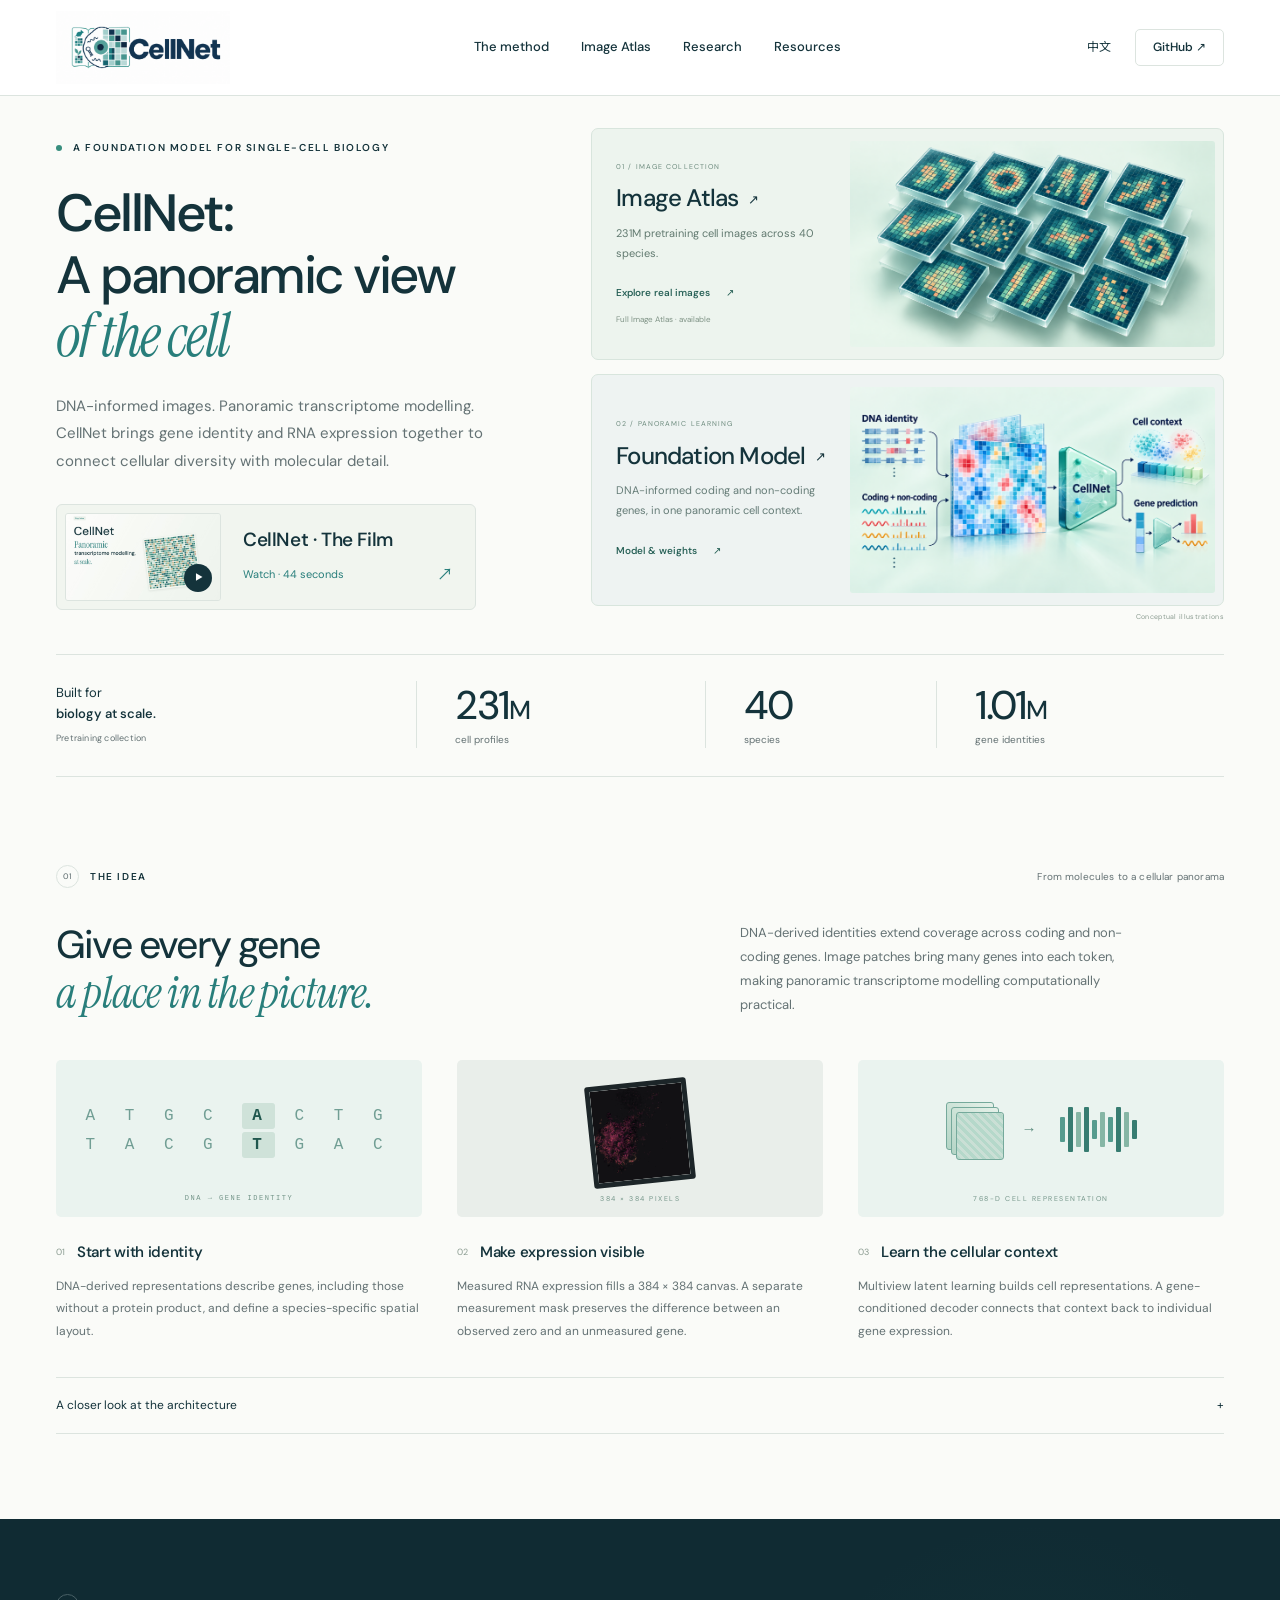
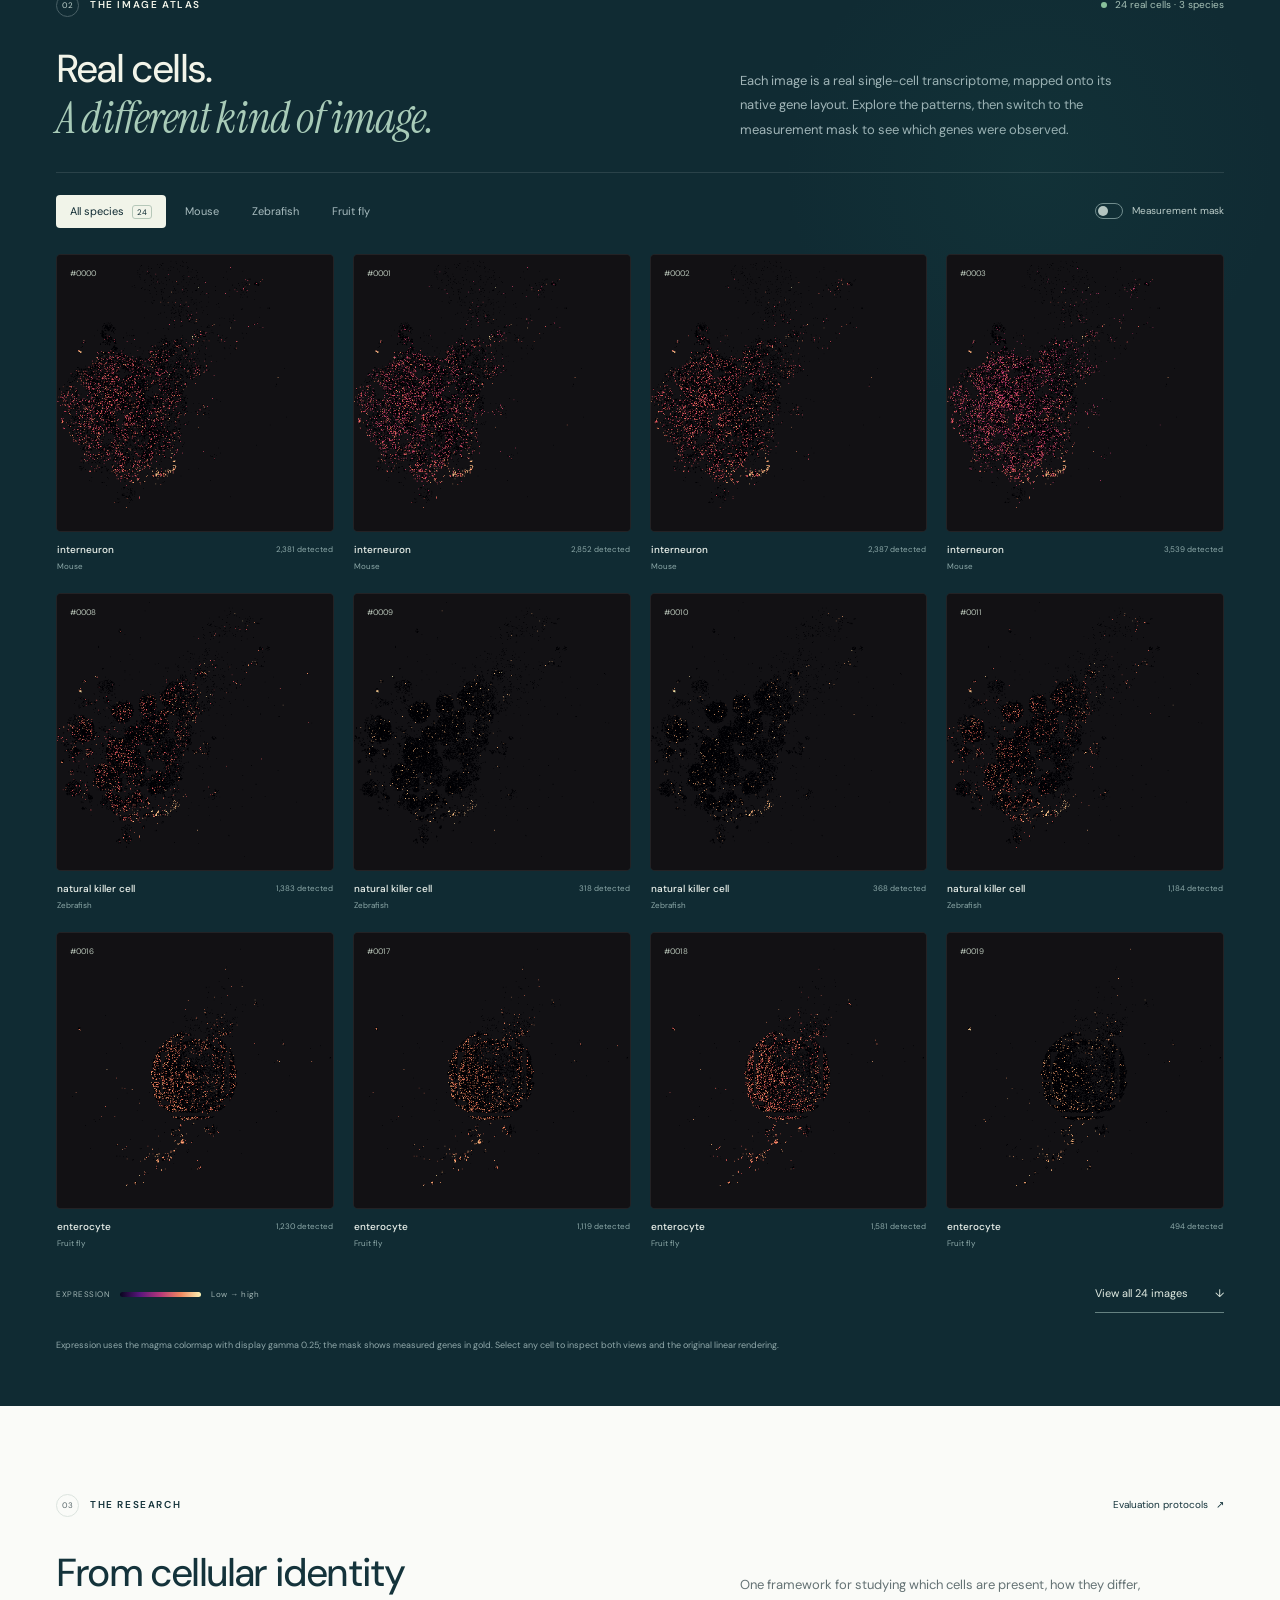
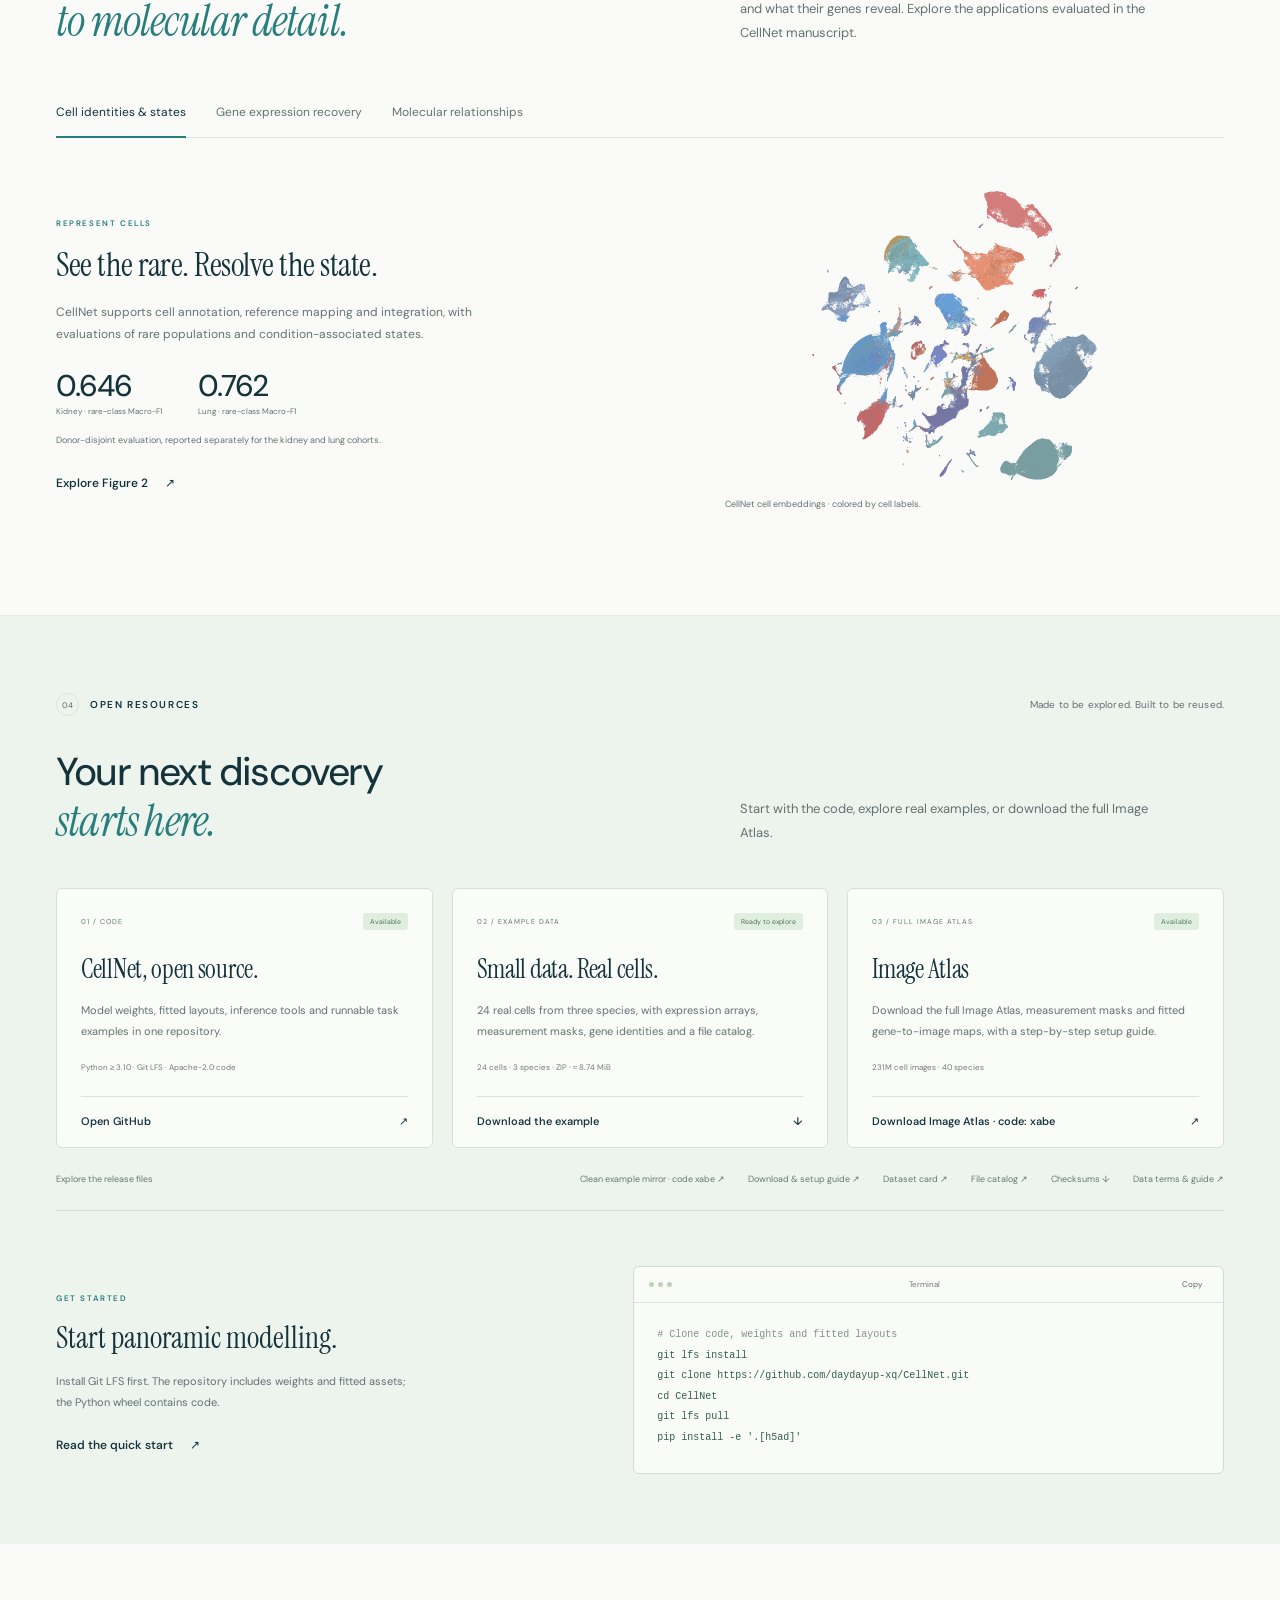
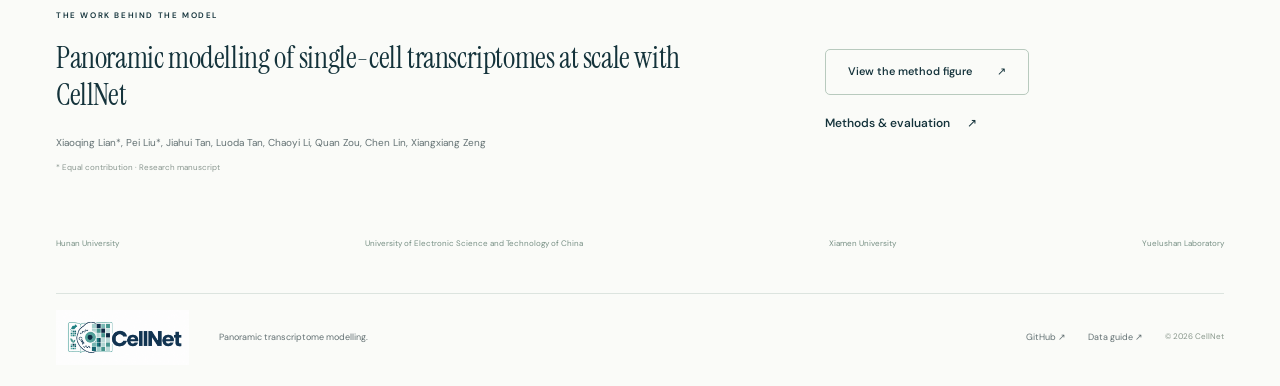
==== index.html @ bb6f2155 "Publish the complete Image Atlas download and setup guide" ====
<!doctype html>
<html lang="en">
<head>
  <meta charset="UTF-8">
  <meta name="viewport" content="width=device-width, initial-scale=1">
  <link rel="canonical" href="https://daydayup-xq.github.io/CellNet/">
  <meta name="theme-color" content="#103b46">
  <meta name="description" content="CellNet integrates DNA-derived gene identities and RNA expression into panoramic single-cell images. Explore the method, real transcriptome images, open code and datasets.">
  <meta property="og:type" content="website">
  <meta property="og:title" content="CellNet: A panoramic view of the cell">
  <meta property="og:description" content="DNA-informed images. Panoramic transcriptome modelling. Explore CellNet and its open research resources.">
  <meta property="og:image" content="https://daydayup-xq.github.io/CellNet/assets/cellnet-logo.png">
  <meta property="og:url" content="https://daydayup-xq.github.io/CellNet/">
  <meta name="twitter:card" content="summary_large_image">
  <link rel="icon" href="assets/cellnet-logo.png" type="image/png">
  <link rel="preload" as="image" href="assets/illustrations/image-atlas-v3.webp">
  <link rel="stylesheet" href="styles.css">
  <link rel="stylesheet" href="hero-resources.css">
  <link rel="stylesheet" href="film-entry.css?v=hero-film-1">
  <script src="app.js?v=7" defer></script>
  <title>CellNet: A panoramic view of the cell</title>
</head>
<body>
  <a class="skip-link" href="#main" data-en="Skip to content" data-zh="跳至正文">Skip to content</a>
  <header class="site-header">
    <a class="brand" href="#" aria-label="CellNet home"><img src="assets/cellnet-logo.png" width="1942" height="809" alt="CellNet"></a>
    <nav class="desktop-nav" aria-label="Main navigation">
      <a href="#method" data-en="The method" data-zh="方法">The method</a>
      <a href="#gallery" data-en="Image Atlas" data-zh="图像画廊">Image Atlas</a>
      <a href="#research" data-en="Research" data-zh="研究">Research</a>
      <a href="#resources" data-en="Resources" data-zh="资源">Resources</a>
    </nav>
    <div class="header-actions">
      <button class="language-button" id="language-button" type="button" aria-label="Switch to Chinese">中文</button>
      <a class="header-code" href="https://github.com/daydayup-xq/CellNet" target="_blank" rel="noopener noreferrer"><span data-en="GitHub" data-zh="开源代码">GitHub</span><span aria-hidden="true"> ↗</span></a>
      <button class="menu-button" id="menu-button" type="button" aria-expanded="false" aria-controls="mobile-nav" aria-label="Open navigation"><span></span><span></span></button>
    </div>
    <nav class="mobile-nav" id="mobile-nav" aria-label="Mobile navigation" hidden>
      <a href="#method" data-en="The method" data-zh="方法">The method</a><a href="#gallery" data-en="Image Atlas" data-zh="图像画廊">Image Atlas</a><a href="#research" data-en="Research" data-zh="研究">Research</a><a href="#resources" data-en="Resources" data-zh="资源">Resources</a>
    </nav>
  </header>

  <main id="main">
    <section class="hero section-shell">
      <div class="hero-copy">
        <div class="eyebrow"><span class="status-dot"></span><span data-en="A foundation model for single-cell biology" data-zh="面向单细胞生物学的基础模型">A foundation model for single-cell biology</span></div>
        <h1><span class="hero-model-name">CellNet:</span> <span data-en="A panoramic view" data-zh="以全景视角，">A panoramic view</span><br><em data-en="of the cell" data-zh="看见细胞。">of the cell</em></h1>
        <p class="hero-description" data-en="DNA-informed images. Panoramic transcriptome modelling. CellNet brings gene identity and RNA expression together to connect cellular diversity with molecular detail." data-zh="以 DNA 为引，以图像为窗。CellNet 将基因身份与 RNA 表达融入统一表征，连接细胞多样性与分子细节。">DNA-informed images. Panoramic transcriptome modelling. CellNet brings gene identity and RNA expression together to connect cellular diversity with molecular detail.</p>
        <div class="film-entry">
          <a class="film-entry-link" href="film/?autoplay=1&amp;v=7" data-film-link>
            <div class="film-entry-preview"><img src="film/poster.jpg?v=7" width="1920" height="1080" alt="CellNet research film"><span aria-hidden="true">▶</span></div>
            <div class="film-entry-copy">
              <h2 class="film-entry-title" data-en="CellNet · The Film" data-zh="CellNet 宣传片">CellNet · The Film</h2>
              <span class="film-entry-action"><span data-en="Watch · 44 seconds" data-zh="观看 · 44 秒">Watch · 44 seconds</span><span aria-hidden="true">↗</span></span>
            </div>
          </a>
        </div>
      </div>
      <div class="hero-resource-stack" aria-label="Image Atlas and Foundation Model resources">
        <article class="hero-resource atlas-resource" aria-labelledby="hero-atlas-title">
          <div class="hero-resource-copy">
            <span class="hero-resource-index">01 / IMAGE COLLECTION</span>
            <h2 id="hero-atlas-title"><a href="#gallery">Image Atlas <span aria-hidden="true">↗</span></a></h2>
            <p data-en="231M pretraining cell images across 40 species." data-zh="覆盖 40 个物种的 2.31 亿预训练细胞图像。">231M pretraining cell images across 40 species.</p>
            <a class="hero-resource-link" href="#gallery"><span data-en="Explore real images" data-zh="探索真实图像">Explore real images</span><span aria-hidden="true">↗</span></a>
            <a class="hero-resource-secondary" href="#image-atlas" data-en="Full Image Atlas · available" data-zh="完整图谱 · 已开放">Full Image Atlas · available</a>
          </div>
          <a class="hero-resource-figure" href="assets/illustrations/image-atlas-v3.webp" target="_blank" rel="noopener noreferrer" aria-label="Open Image Atlas conceptual illustration"><img src="assets/illustrations/image-atlas-v3.webp" width="1672" height="941" fetchpriority="high" alt="Conceptual Image Atlas illustration of organized gene-image tiles"></a>
        </article>
        <article class="hero-resource model-resource" aria-labelledby="hero-model-title">
          <div class="hero-resource-copy">
            <span class="hero-resource-index">02 / PANORAMIC LEARNING</span>
            <h2 id="hero-model-title"><a href="https://github.com/daydayup-xq/CellNet" target="_blank" rel="noopener noreferrer">Foundation Model <span aria-hidden="true">↗</span></a></h2>
            <p data-en="DNA-informed coding and non-coding genes, in one panoramic cell context." data-zh="DNA 来源的基因身份，让编码与非编码基因共享全景细胞上下文。">DNA-informed coding and non-coding genes, in one panoramic cell context.</p>
            <a class="hero-resource-link" href="https://github.com/daydayup-xq/CellNet/tree/main/weights" target="_blank" rel="noopener noreferrer"><span data-en="Model & weights" data-zh="模型与权重">Model & weights</span><span aria-hidden="true">↗</span></a>
          </div>
          <a class="hero-resource-figure" href="assets/illustrations/foundation-model-v4.webp" target="_blank" rel="noopener noreferrer" aria-label="Open CellNet Foundation Model conceptual illustration"><img src="assets/illustrations/foundation-model-v4.webp" width="1672" height="941" alt="CellNet conceptual schematic: DNA-derived gene identity and coding/non-coding expression form a panoramic gene image, which feeds a contextual encoder and gene-conditioned prediction"></a>
        </article>
        <span class="hero-illustration-note" data-en="Conceptual illustrations" data-zh="概念示意图">Conceptual illustrations</span>
      </div>
    </section>

    <section class="scale-band section-shell" aria-label="Pretraining collection">
      <p class="scale-intro"><span data-en="Built for" data-zh="面向">Built for</span><br><strong data-en="biology at scale." data-zh="大规模生物学探索。">biology at scale.</strong><small data-en="Pretraining collection" data-zh="预训练数据规模">Pretraining collection</small></p>
      <div class="scale-stat"><strong>231<span>M</span></strong><span data-en="cell profiles" data-zh="细胞表达谱">cell profiles</span></div>
      <div class="scale-stat"><strong>40</strong><span data-en="species" data-zh="物种">species</span></div>
      <div class="scale-stat"><strong>1.01<span>M</span></strong><span data-en="gene identities" data-zh="基因身份">gene identities</span></div>
    </section>

    <section class="method-section section-shell" id="method">
      <div class="section-top"><div class="eyebrow"><span class="section-number">01</span><span data-en="THE IDEA" data-zh="方法理念">THE IDEA</span></div><span class="margin-note" data-en="From molecules to a cellular panorama" data-zh="从分子细节到细胞全景">From molecules to a cellular panorama</span></div>
      <div class="section-heading"><h2><span data-en="Give every gene" data-zh="让每个基因，">Give every gene</span><br><em data-en="a place in the picture." data-zh="在图像中拥有位置。">a place in the picture.</em></h2><p data-en="DNA-derived identities extend coverage across coding and non-coding genes. Image patches bring many genes into each token, making panoramic transcriptome modelling computationally practical." data-zh="DNA 来源的身份拓展编码与非编码基因的覆盖；图像将多个基因组织为图块，让全景转录组建模在可接受的计算成本下实现。">DNA-derived identities extend coverage across coding and non-coding genes. Image patches bring many genes into each token, making panoramic transcriptome modelling computationally practical.</p></div>
      <div class="method-steps">
        <article class="method-step"><div class="step-art sequence-art" aria-hidden="true"><div>A T G C <b>A</b> C T G</div><div>T A C G <b>T</b> G A C</div><span>DNA → GENE IDENTITY</span></div><div class="step-title"><span>01</span><h3 data-en="Start with identity" data-zh="从基因身份出发">Start with identity</h3></div><p data-en="DNA-derived representations describe genes, including those without a protein product, and define a species-specific spatial layout." data-zh="DNA 来源的表征描述基因身份，覆盖不产生蛋白质的基因，并形成物种特异的空间布局。">DNA-derived representations describe genes, including those without a protein product, and define a species-specific spatial layout.</p></article>
        <article class="method-step"><div class="step-art image-step-art" aria-hidden="true"><img src="assets/cells/pretrain_0004.webp" alt="" width="384" height="384" loading="lazy"><span>384 × 384 PIXELS</span></div><div class="step-title"><span>02</span><h3 data-en="Make expression visible" data-zh="将 RNA 表达映成图像">Make expression visible</h3></div><p data-en="Measured RNA expression fills a 384 × 384 canvas. A separate measurement mask preserves the difference between an observed zero and an unmeasured gene." data-zh="实测 RNA 表达映入 384 × 384 画布，独立测量掩码保留“测得为零”与“未被测量”的区别。">Measured RNA expression fills a 384 × 384 canvas. A separate measurement mask preserves the difference between an observed zero and an unmeasured gene.</p></article>
        <article class="method-step"><div class="step-art representation-art" aria-hidden="true"><div class="view-stack"><i></i><i></i><i></i></div><span class="latent-arrow">→</span><div class="latent-bars"><i></i><i></i><i></i><i></i><i></i><i></i><i></i><i></i><i></i><i></i></div><span class="latent-label">768-D CELL REPRESENTATION</span></div><div class="step-title"><span>03</span><h3 data-en="Learn the cellular context" data-zh="学习细胞的整体上下文">Learn the cellular context</h3></div><p data-en="Multiview latent learning builds cell representations. A gene-conditioned decoder connects that context back to individual gene expression." data-zh="多视图潜在学习构建细胞表征，基因条件解码器将整体上下文重新连接到单个基因的表达。">Multiview latent learning builds cell representations. A gene-conditioned decoder connects that context back to individual gene expression.</p></article>
      </div>
      <details class="method-detail"><summary><span data-en="A closer look at the architecture" data-zh="展开查看完整方法架构">A closer look at the architecture</span><span aria-hidden="true">+</span></summary><figure><a href="assets/figures/figure-1.pdf" target="_blank" rel="noopener noreferrer"><img src="assets/figures/figure-1.webp" alt="CellNet architecture: DNA-informed images, multiview latent learning and gene-conditioned decoding" loading="lazy" width="2001" height="2001"></a><figcaption data-en="Figure 1 · CellNet research manuscript. Select the figure to open the full-resolution PDF." data-zh="图 1 · CellNet 研究手稿。点击图像可打开完整分辨率 PDF。">Figure 1 · CellNet research manuscript. Select the figure to open the full-resolution PDF.</figcaption></figure></details>
    </section>

    <section class="gallery-section" id="gallery">
      <div class="section-shell">
        <div class="section-top"><div class="eyebrow"><span class="section-number">02</span><span data-en="THE IMAGE ATLAS" data-zh="真实图像画廊">THE IMAGE ATLAS</span></div><span class="gallery-live"><span class="status-dot"></span><span data-en="24 real cells · 3 species" data-zh="24 个真实细胞 · 3 个物种">24 real cells · 3 species</span></span></div>
        <div class="section-heading"><h2><span data-en="Real cells." data-zh="真实的细胞。">Real cells.</span><br><em data-en="A different kind of image." data-zh="不一样的图像。">A different kind of image.</em></h2><p data-en="Each image is a real single-cell transcriptome, mapped onto its native gene layout. Explore the patterns, then switch to the measurement mask to see which genes were observed." data-zh="每幅图都来自真实单细胞转录组，并保留原始基因布局。观察表达纹理，或切换至测量掩码，查看哪些基因实际被测量。">Each image is a real single-cell transcriptome, mapped onto its native gene layout. Explore the patterns, then switch to the measurement mask to see which genes were observed.</p></div>
        <div class="gallery-toolbar"><div class="filter-group" role="group" aria-label="Filter images by species"><button class="filter active" type="button" data-species="all" aria-pressed="true"><span data-en="All species" data-zh="全部物种">All species</span><span class="filter-count">24</span></button><button class="filter" type="button" data-species="Mouse" aria-pressed="false" data-en="Mouse" data-zh="小鼠">Mouse</button><button class="filter" type="button" data-species="Zebrafish" aria-pressed="false" data-en="Zebrafish" data-zh="斑马鱼">Zebrafish</button><button class="filter" type="button" data-species="Fruit_fly" aria-pressed="false" data-en="Fruit fly" data-zh="果蝇">Fruit fly</button></div><label class="mask-toggle"><input type="checkbox" id="mask-toggle"><span class="switch" aria-hidden="true"></span><span data-en="Measurement mask" data-zh="测量掩码">Measurement mask</span></label></div>
        <div class="gallery-grid" id="gallery-grid" aria-live="polite"><p class="gallery-loading" data-en="Loading real transcriptome images…" data-zh="正在加载真实转录组图像…">Loading real transcriptome images…</p></div>
        <noscript><p>This interactive atlas requires JavaScript. The real images and metadata are available in the <a href="https://github.com/daydayup-xq/CellNet/tree/main/datasets/pretraining">public example dataset</a>.</p></noscript>
        <div class="gallery-bottom"><div class="image-legend"><span data-en="EXPRESSION" data-zh="表达量">EXPRESSION</span><i></i><span data-en="Low → high" data-zh="低 → 高">Low → high</span></div><button class="show-more" id="show-more" type="button" hidden><span data-en="View all 24 images" data-zh="查看全部 24 幅图像">View all 24 images</span><span aria-hidden="true">↓</span></button></div>
        <p class="gallery-note" data-en="Expression uses the magma colormap with display gamma 0.25; the mask shows measured genes in gold. Select any cell to inspect both views and the original linear rendering." data-zh="表达图使用 magma 色图与 0.25 显示伽马，测量掩码以金色显示已测量基因。点击细胞可对照两种视图及原始线性渲染。">Expression uses the magma colormap with display gamma 0.25; the mask shows measured genes in gold. Select any cell to inspect both views and the original linear rendering.</p>
      </div>
    </section>

    <section class="research-section section-shell" id="research">
      <div class="section-top"><div class="eyebrow"><span class="section-number">03</span><span data-en="THE RESEARCH" data-zh="研究与应用">THE RESEARCH</span></div><a class="small-link" href="https://github.com/daydayup-xq/CellNet/blob/main/docs/FIGURE_PROTOCOLS.md" target="_blank" rel="noopener noreferrer"><span data-en="Evaluation protocols" data-zh="评测方案">Evaluation protocols</span> ↗</a></div>
      <div class="section-heading"><h2><span data-en="From cellular identity" data-zh="从细胞身份，">From cellular identity</span><br><em data-en="to molecular detail." data-zh="到分子细节。">to molecular detail.</em></h2><p data-en="One framework for studying which cells are present, how they differ, and what their genes reveal. Explore the applications evaluated in the CellNet manuscript." data-zh="用一个框架探索细胞的组成、状态差异及其背后的基因信息。以下展示 CellNet 手稿中评估的主要应用。">One framework for studying which cells are present, how they differ, and what their genes reveal. Explore the applications evaluated in the CellNet manuscript.</p></div>
      <div class="research-tabs" role="tablist" aria-label="Research applications"><button id="tab-cells" class="research-tab active" type="button" role="tab" aria-selected="true" aria-controls="panel-cells" data-panel="cells" data-en="Cell identities & states" data-zh="细胞身份与状态">Cell identities & states</button><button id="tab-expression" class="research-tab" type="button" role="tab" aria-selected="false" aria-controls="panel-expression" tabindex="-1" data-panel="expression" data-en="Gene expression recovery" data-zh="基因表达恢复">Gene expression recovery</button><button id="tab-programmes" class="research-tab" type="button" role="tab" aria-selected="false" aria-controls="panel-programmes" tabindex="-1" data-panel="programmes" data-en="Molecular relationships" data-zh="分子关联探索">Molecular relationships</button></div>
      <article class="research-panel" id="panel-cells" role="tabpanel" aria-labelledby="tab-cells">
        <div class="research-copy"><span class="mini-label" data-en="REPRESENT CELLS" data-zh="表征细胞">REPRESENT CELLS</span><h3 data-en="See the rare. Resolve the state." data-zh="识别稀有群体，解析细胞状态。">See the rare. Resolve the state.</h3><p data-en="CellNet supports cell annotation, reference mapping and integration, with evaluations of rare populations and condition-associated states." data-zh="CellNet 支持细胞注释、参考映射与整合，并评估了稀有群体及条件相关细胞状态的识别能力。">CellNet supports cell annotation, reference mapping and integration, with evaluations of rare populations and condition-associated states.</p><div class="result-pair"><div><strong>0.646</strong><span data-en="Kidney · rare-class Macro-F1" data-zh="肾脏 · 稀有类 Macro-F1">Kidney · rare-class Macro-F1</span></div><div><strong>0.762</strong><span data-en="Lung · rare-class Macro-F1" data-zh="肺 · 稀有类 Macro-F1">Lung · rare-class Macro-F1</span></div></div><p class="result-note" data-en="Donor-disjoint evaluation, reported separately for the kidney and lung cohorts." data-zh="肾脏与肺组织队列分别进行供者独立评估。">Donor-disjoint evaluation, reported separately for the kidney and lung cohorts.</p><a class="text-link" href="assets/figures/figure-2.pdf" target="_blank" rel="noopener noreferrer"><span data-en="Explore Figure 2" data-zh="查看图 2">Explore Figure 2</span> ↗</a></div>
        <figure class="umap-figure"><img src="assets/figures/cellnet-umap.webp" alt="Real CellNet cell embedding visualization, colored by cell labels" width="519" height="526" loading="lazy"><figcaption data-en="CellNet cell embeddings · colored by cell labels." data-zh="CellNet 细胞嵌入 · 按细胞标签着色。">CellNet cell embeddings · colored by cell labels.</figcaption></figure>
      </article>
      <article class="research-panel expression-panel" id="panel-expression" role="tabpanel" aria-labelledby="tab-expression" hidden>
        <div class="research-copy"><span class="mini-label" data-en="RECOVER EXPRESSION" data-zh="恢复基因表达">RECOVER EXPRESSION</span><h3 data-en="Explore beyond measured genes." data-zh="探索未测量的基因空间。">Explore beyond measured genes.</h3><p data-en="Expression prediction extends biological exploration beyond the genes captured by an assay. From coding genes to selected non-coding transcripts, CellNet enables the study of unmeasured expression in cell states and spatial patterns." data-zh="基因表达预测让生物学探索超越单次实验已测量的范围。从编码基因到部分非编码转录本，CellNet 拓展可探索的基因空间，支持研究细胞状态与空间表达模式。">Expression prediction extends biological exploration beyond the genes captured by an assay. From coding genes to selected non-coding transcripts, CellNet enables the study of unmeasured expression in cell states and spatial patterns.</p><a class="text-link" href="assets/figures/figure-3.pdf" target="_blank" rel="noopener noreferrer"><span data-en="Explore Figure 3" data-zh="查看图 3">Explore Figure 3</span> ↗</a></div><figure class="spatial-figure"><img src="assets/figures/figure-3-spatial.webp" alt="Measured and CellNet-predicted spatial expression maps for Slc17a7, Gad1, Aqp4 and Mog in mouse brain" width="2241" height="678" loading="lazy"><figcaption data-en="Figure 3j · Four jointly withheld mouse-brain markers across 12,000 cells. Independent gene/method z-scores; no smoothing; scale bar, 1 mm." data-zh="图 3j · 12,000 个小鼠脑细胞中同时隐藏的四个标记基因。各基因和方法独立进行 z-score 标准化；无平滑；比例尺 1 mm。">Figure 3j · Four jointly withheld mouse-brain markers across 12,000 cells. Independent gene/method z-scores; no smoothing; scale bar, 1 mm.</figcaption></figure>
      </article>
      <article class="research-panel" id="panel-programmes" role="tabpanel" aria-labelledby="tab-programmes" hidden><div class="research-copy"><span class="mini-label" data-en="EXPLORE GENE RELATIONSHIPS" data-zh="探索基因关系">EXPLORE GENE RELATIONSHIPS</span><h3 data-en="Non-coding RNA. Functional connections." data-zh="从非编码 RNA，探索功能程序。">Non-coding RNA. Functional connections.</h3><p data-en="Use non-coding RNA as a starting point to retrieve associated gene programmes. Connect underexplored transcripts to developmental and neural biology through cellular context." data-zh="以非编码 RNA 为起点，挖掘与之关联的基因功能程序。在细胞上下文中，将研究不足的转录本连接到发育与神经相关的生物学过程。">Use non-coding RNA as a starting point to retrieve associated gene programmes. Connect underexplored transcripts to developmental and neural biology through cellular context.</p><a class="text-link" href="https://github.com/daydayup-xq/CellNet/blob/main/docs/TASK_EXAMPLES.md" target="_blank" rel="noopener noreferrer"><span data-en="Try the association example" data-zh="运行基因关联示例">Try the association example</span> ↗</a></div><div class="gene-context" aria-hidden="true"><span class="context-label">CELLULAR CONTEXT</span><div class="context-orbit"><i></i><i></i><i></i><i></i><i></i><b>RNA</b></div><span class="context-caption">GENE IDENTITY × CELL REPRESENTATION</span></div></article>
    </section>

    <section class="resources-section" id="resources"><div class="section-shell">
      <div class="section-top"><div class="eyebrow"><span class="section-number">04</span><span data-en="OPEN RESOURCES" data-zh="开放资源">OPEN RESOURCES</span></div><span class="margin-note" data-en="Made to be explored. Built to be reused." data-zh="欢迎探索，便于复用。">Made to be explored. Built to be reused.</span></div>
      <div class="section-heading"><h2><span data-en="Your next discovery" data-zh="下一次探索，">Your next discovery</span><br><em data-en="starts here." data-zh="从这里开始。">starts here.</em></h2><p data-en="Start with the code, explore real examples, or download the full Image Atlas." data-zh="从开源代码开始，探索真实样本，或下载完整 Image Atlas。">Start with the code, explore real examples, or download the full Image Atlas.</p></div>
      <div class="resource-grid">
        <article class="resource-card"><div class="resource-meta"><span>01 / CODE</span><span class="pill available" data-en="Available" data-zh="已开放">Available</span></div><h3 data-en="CellNet, open source." data-zh="CellNet 开源代码。">CellNet, open source.</h3><p data-en="Model weights, fitted layouts, inference tools and runnable task examples in one repository." data-zh="模型权重、拟合布局、推理工具与可运行的任务示例，集中在一个仓库。">Model weights, fitted layouts, inference tools and runnable task examples in one repository.</p><span class="resource-detail">Python ≥ 3.10 · Git LFS · Apache-2.0 code</span><a class="resource-link" href="https://github.com/daydayup-xq/CellNet" target="_blank" rel="noopener noreferrer"><span data-en="Open GitHub" data-zh="访问 GitHub">Open GitHub</span> ↗</a></article>
        <article class="resource-card"><div class="resource-meta"><span>02 / EXAMPLE DATA</span><span class="pill available" data-en="Ready to explore" data-zh="可立即探索">Ready to explore</span></div><h3 data-en="Small data. Real cells." data-zh="小样本，真实细胞。">Small data. Real cells.</h3><p data-en="24 real cells from three species, with expression arrays, measurement masks, gene identities and a file catalog." data-zh="来自三个物种的 24 个真实细胞，含表达数组、测量掩码、基因身份与文件目录。">24 real cells from three species, with expression arrays, measurement masks, gene identities and a file catalog.</p><span class="resource-detail">24 cells · 3 species · ZIP · ≈ 8.74 MiB</span><a class="resource-link" href="downloads/CellNet_pretraining_example_24cells.zip" download><span data-en="Download the example" data-zh="下载示例数据">Download the example</span> ↓</a></article>
        <article class="resource-card dataset-card" id="image-atlas"><div class="resource-meta"><span>03 / FULL IMAGE ATLAS</span><span class="pill available" data-en="Available" data-zh="已开放">Available</span></div><h3>Image Atlas</h3><p data-en="Download the full Image Atlas, measurement masks and fitted gene-to-image maps, with a step-by-step setup guide." data-zh="下载完整 Image Atlas、测量掩码与已拟合的基因到图像映射，按指南开始使用。">Download the full Image Atlas, measurement masks and fitted gene-to-image maps, with a step-by-step setup guide.</p><span class="resource-detail">231M cell images · 40 species</span><a class="resource-link" href="https://pan.baidu.com/s/1FuoHnEJN9FRvOBio5uutYQ?pwd=xabe" target="_blank" rel="noopener noreferrer"><span data-en="Download Image Atlas · code: xabe" data-zh="下载 Image Atlas · 提取码：xabe">Download Image Atlas · code: xabe</span> ↗</a></article>
      </div>
      <div class="data-utility"><span data-en="Explore the release files" data-zh="查看数据发布文件">Explore the release files</span><div><a href="https://pan.baidu.com/s/1otWE7Ze3mvP-xq_GRLtcTw?pwd=xabe" target="_blank" rel="noopener noreferrer" data-en="Clean example mirror · code xabe ↗" data-zh="整洁示例网盘 · 提取码 xabe ↗">Clean example mirror · code xabe ↗</a><a href="https://github.com/daydayup-xq/CellNet/tree/main/datasets/pretraining" target="_blank" rel="noopener noreferrer" data-en="Download & setup guide ↗" data-zh="下载与使用指南 ↗">Download & setup guide ↗</a><a href="downloads/DATASET_CARD.json" target="_blank" data-en="Dataset card ↗" data-zh="数据卡片 ↗">Dataset card ↗</a><a href="downloads/FILE_CATALOG.json" target="_blank" data-en="File catalog ↗" data-zh="文件目录 ↗">File catalog ↗</a><a href="downloads/SHA256SUMS" download data-en="Checksums ↓" data-zh="校验和 ↓">Checksums ↓</a><a href="downloads/README.md" target="_blank" data-en="Data terms & guide ↗" data-zh="数据条款与指南 ↗">Data terms & guide ↗</a></div></div>
      <div class="quickstart"><div><span class="mini-label" data-en="GET STARTED" data-zh="快速开始">GET STARTED</span><h3 data-en="Start panoramic modelling." data-zh="几行命令，开启全景探索。">Start panoramic modelling.</h3><p data-en="Install Git LFS first. The repository includes weights and fitted assets; the Python wheel contains code." data-zh="请先安装 Git LFS。仓库提供权重与拟合资产，Python wheel 包含代码。">Install Git LFS first. The repository includes weights and fitted assets; the Python wheel contains code.</p><a class="text-link" href="https://github.com/daydayup-xq/CellNet#quick-start" target="_blank" rel="noopener noreferrer"><span data-en="Read the quick start" data-zh="阅读快速入门">Read the quick start</span> ↗</a></div><div class="code-window"><div class="code-top"><span><i></i><i></i><i></i></span><span>Terminal</span><button id="copy-install" type="button" data-en="Copy" data-zh="复制">Copy</button></div><pre><code id="install-code"><span class="code-comment"># Clone code, weights and fitted layouts</span>
git lfs install
git clone https://github.com/daydayup-xq/CellNet.git
cd CellNet
git lfs pull
pip install -e '.[h5ad]'</code></pre></div></div>
    </div></section>

    <section class="paper-section section-shell"><div><span class="eyebrow" data-en="THE WORK BEHIND THE MODEL" data-zh="模型背后的研究">THE WORK BEHIND THE MODEL</span><h2 data-en="Panoramic modelling of single-cell transcriptomes at scale with CellNet" data-zh="CellNet：大规模单细胞转录组的全景建模">Panoramic modelling of single-cell transcriptomes at scale with CellNet</h2><p class="authors">Xiaoqing Lian*, Pei Liu*, Jiahui Tan, Luoda Tan, Chaoyi Li, Quan Zou, Chen Lin, Xiangxiang Zeng</p><p class="paper-note" data-en="* Equal contribution · Research manuscript" data-zh="* 同等贡献 · 研究手稿">* Equal contribution · Research manuscript</p></div><div class="paper-links"><a class="button outline" href="assets/figures/figure-1.pdf" target="_blank" rel="noopener noreferrer"><span data-en="View the method figure" data-zh="查看方法总览图">View the method figure</span> ↗</a><a class="text-link" href="https://github.com/daydayup-xq/CellNet/blob/main/docs/FIGURE_PROTOCOLS.md" target="_blank" rel="noopener noreferrer"><span data-en="Methods & evaluation" data-zh="方法与评测说明">Methods & evaluation</span> ↗</a></div></section>
    <div class="institutions section-shell"><span>Hunan University</span><span>University of Electronic Science and Technology of China</span><span>Xiamen University</span><span>Yuelushan Laboratory</span></div>
  </main>
  <footer class="site-footer section-shell"><a class="brand footer-brand" href="#" aria-label="CellNet home"><img src="assets/cellnet-logo.png" alt="CellNet" width="1942" height="809" loading="lazy"></a><span data-en="Panoramic transcriptome modelling." data-zh="转录组的全景建模。">Panoramic transcriptome modelling.</span><div><a href="https://github.com/daydayup-xq/CellNet" target="_blank" rel="noopener noreferrer">GitHub ↗</a><a href="downloads/README.md" target="_blank" data-en="Data guide ↗" data-zh="数据指南 ↗">Data guide ↗</a><span>© 2026 CellNet</span></div></footer>
  <dialog id="cell-dialog" class="cell-dialog" aria-labelledby="dialog-title"><div class="dialog-header"><div><span class="mini-label" data-en="REAL TRANSCRIPTOME IMAGE" data-zh="真实转录组图像">REAL TRANSCRIPTOME IMAGE</span><h2 id="dialog-title"></h2></div><button type="button" id="dialog-close" class="dialog-close" aria-label="Close image details">×</button></div><div class="dialog-images"><figure><img id="dialog-expression" alt="Selected cell expression image" width="384" height="384"><figcaption data-en="Expression · native gene layout" data-zh="表达量 · 原始基因布局">Expression · native gene layout</figcaption></figure><figure><img id="dialog-mask" alt="Selected cell measurement mask" width="384" height="384"><figcaption data-en="Measurement mask · measured genes in gold" data-zh="测量掩码 · 金色代表已测量基因">Measurement mask · measured genes in gold</figcaption></figure></div><div id="dialog-metadata" class="dialog-metadata"></div><div class="dialog-controls"><label><input type="checkbox" id="linear-toggle"><span data-en="Original linear display (gamma 1)" data-zh="原始线性显示（伽马 1）">Original linear display (gamma 1)</span></label><a id="dialog-download" download data-en="Download displayed image ↓" data-zh="下载当前图像 ↓">Download displayed image ↓</a></div><p class="dialog-note" data-en="Saved transcriptome images use the native gene layout. Switch between the expression display (gamma 0.25) and original linear display (gamma 1)." data-zh="转录组图像使用原始基因布局。表达图的显示伽马为 0.25，可切换至原始线性显示（伽马 1）。">Saved transcriptome images use the native gene layout. Switch between the expression display (gamma 0.25) and original linear display (gamma 1).</p></dialog>
  <div class="toast" id="toast" role="status" hidden></div>
</body>
</html>
---- styles.css ----
@font-face{font-family:'DM Sans';font-style:normal;font-weight:100 1000;font-display:swap;src:url('assets/fonts/dm-sans-latin-variable.woff2') format('woff2')}
@font-face{font-family:'Instrument Serif';font-style:normal;font-weight:400;font-display:swap;src:url('assets/fonts/instrument-serif-latin-regular.woff2') format('woff2')}
@font-face{font-family:'Instrument Serif';font-style:italic;font-weight:400;font-display:swap;src:url('assets/fonts/instrument-serif-latin-italic.woff2') format('woff2')}
@font-face{font-family:'Noto Sans SC';font-style:normal;font-weight:100 900;font-display:swap;src:url('assets/fonts/noto-sans-sc-site.woff2') format('woff2')}
:root{--paper:#fafbf8;--white:#fff;--ink:#14333b;--muted:#647274;--teal:#287e7b;--soft-teal:#eaf3ef;--line:#dce4df;--navy:#102b33;--serif:'Instrument Serif',Georgia,'Songti SC','Noto Sans SC',serif;--sans:'DM Sans','Noto Sans SC',Arial,'PingFang SC','Microsoft YaHei',sans-serif}
*{box-sizing:border-box}html{scroll-behavior:smooth;scroll-padding-top:105px}body{margin:0;background:var(--paper);color:var(--ink);font-family:var(--sans);font-size:15px;line-height:1.6;-webkit-font-smoothing:antialiased}button,a,input{touch-action:manipulation}a{color:inherit;text-decoration:none}button{font:inherit;cursor:pointer;color:inherit}button:disabled{cursor:wait}img{display:block;max-width:100%;height:auto}figure,p,h1,h2,h3{margin:0}button:focus-visible,a:focus-visible,summary:focus-visible,input:focus-visible{outline:3px solid #6ebeb7;outline-offset:5px}button{border:0}::selection{background:#c2e5d9;color:#12373d}[hidden]{display:none!important}.section-shell{width:min(1240px,calc(100% - 112px));margin-inline:auto}.skip-link{position:fixed;top:-80px;left:20px;padding:12px 20px;background:white;z-index:100}.skip-link:focus{top:12px}.site-header{height:96px;max-width:1440px;margin:auto;display:flex;align-items:center;justify-content:space-between;padding:0 56px;gap:32px;position:relative;border-bottom:1px solid var(--line);background:#fff}.brand{display:block;flex:none;width:174px}.brand img{width:100%;height:auto}.desktop-nav{display:flex;gap:32px;align-items:center;font-size:13px;font-weight:500}.desktop-nav a{position:relative}.desktop-nav a:after{content:'';position:absolute;bottom:-7px;left:0;right:100%;height:1px;background:var(--teal);transition:right .2s}.desktop-nav a:hover:after{right:0}.header-actions{display:flex;align-items:center;gap:22px}.language-button{font-size:12px;background:none;padding:8px 2px}.header-code{border:1px solid var(--line);padding:8px 17px;font-size:12px;border-radius:5px;font-weight:550}.header-code:hover{background:var(--soft-teal)}.menu-button{display:none;background:none;width:27px;padding:3px}.menu-button span{display:block;height:1px;background:var(--ink);margin:6px 0}.mobile-nav{position:absolute;top:100%;left:0;right:0;z-index:30;display:flex;flex-direction:column;background:#fff;border-bottom:1px solid var(--line);padding:20px 28px;gap:17px}
.hero{display:grid;grid-template-columns:1.12fr 1fr;gap:24px;align-items:center;padding-top:66px;padding-bottom:67px;min-height:655px}.eyebrow{display:flex;align-items:center;gap:11px;font-size:10px;font-weight:600;letter-spacing:1.6px;text-transform:uppercase}.status-dot{display:inline-block;width:6px;height:6px;border-radius:50%;background:#388e7e;flex:none}.hero h1{font-size:clamp(48px,4.8vw,70px);font-weight:500;letter-spacing:-3.3px;line-height:1.065;margin:29px 0 25px}.hero h1 em,.section-heading h2 em{font-family:var(--serif);font-weight:400;color:var(--teal);font-size:1.13em;letter-spacing:-2px}.hero-description{max-width:450px;font-size:15px;line-height:1.85;color:var(--muted)}.hero-ctas{display:flex;align-items:center;gap:28px;margin-top:30px}.button{display:inline-flex;align-items:center;justify-content:center;gap:25px;padding:13px 22px;border-radius:5px;font-size:12px;font-weight:550;transition:background .18s,transform .18s}.button:hover{transform:translateY(-2px)}.primary{background:var(--ink);color:white}.primary:hover{background:var(--teal)}.text-link{display:inline-flex;gap:17px;font-weight:550;font-size:12px;align-items:center}.text-link:hover,.small-link:hover{color:var(--teal)}.hero-footnote{display:flex;align-items:center;gap:10px;font-size:10px;color:var(--muted);margin-top:39px;letter-spacing:.2px}.tiny-grid{height:13px;width:13px;background:conic-gradient(from 90deg at 1px 1px,transparent 90deg,#79a99e 0) 0 0/5px 5px;opacity:.8}
.scale-band{display:grid;grid-template-columns:1.25fr 1fr .8fr 1fr;align-items:center;border-top:1px solid var(--line);border-bottom:1px solid var(--line);padding:26px 0 28px}.scale-intro{line-height:1.55;font-size:13px}.scale-intro strong{font-weight:550}.scale-intro small{display:block;font-size:9px;letter-spacing:.2px;color:var(--muted);margin-top:8px}.scale-stat{display:flex;flex-direction:column;border-left:1px solid var(--line);padding-left:38px;gap:3px}.scale-stat strong{font-size:40px;font-weight:450;line-height:1.2;letter-spacing:-1.8px}.scale-stat strong span{font-size:26px;letter-spacing:-.6px}.scale-stat>span{font-size:10px;color:var(--muted)}.method-section,.research-section{padding-block:88px 85px}.section-top{display:flex;justify-content:space-between;align-items:center;margin-bottom:33px;gap:24px}.section-number{border:1px solid var(--line);border-radius:50%;width:23px;height:23px;display:grid;place-items:center;font-size:8px;letter-spacing:0;color:var(--muted);font-weight:450}.margin-note{font-size:10px;color:var(--muted);letter-spacing:.15px}.section-heading{display:grid;grid-template-columns:1.25fr 1fr;align-items:end;gap:80px;margin-bottom:41px}.section-heading h2{font-size:39px;font-weight:450;letter-spacing:-1.8px;line-height:1.17}.section-heading h2 em{font-size:1.14em;letter-spacing:-.8px}.section-heading>p{font-size:13px;color:var(--muted);line-height:1.85;max-width:410px;margin-bottom:2px}.method-steps{display:grid;grid-template-columns:repeat(3,1fr);gap:35px}.step-art{height:157px;border-radius:5px;background:var(--soft-teal);position:relative;display:flex;align-items:center;justify-content:center;margin-bottom:23px;overflow:hidden}.step-art>span:last-child{position:absolute;bottom:13px;left:0;right:0;text-align:center;font-size:7px;letter-spacing:1.5px;color:#75968a}.sequence-art{flex-direction:column;gap:4px;letter-spacing:10px;font-family:monospace;font-size:16px;color:#719e94;padding-bottom:15px}.sequence-art b{background:#cfe2d9;color:#20574e;padding:4px 3px 4px 10px;border-radius:3px}.image-step-art{background:#e9eeea}.image-step-art img{width:102px;height:102px;transform:rotate(-6deg);border:5px solid #1c2528;border-radius:3px;margin-bottom:11px}.representation-art{gap:23px;padding-bottom:19px}.view-stack{width:53px;height:54px;position:relative}.view-stack i{height:48px;width:48px;border:1px solid #75a99b;border-radius:3px;background:linear-gradient(45deg,#b4d5c6,#e6f1e9);display:block;position:absolute;left:0;top:0}.view-stack i:nth-child(2){left:5px;top:5px}.view-stack i:nth-child(3){left:10px;top:10px;background:repeating-linear-gradient(45deg,#b5d8ca 0 3px,#cadfd5 3px 6px)}.latent-arrow{color:#5b8b7e}.latent-bars{display:flex;align-items:center;gap:3px;height:50px}.latent-bars i{display:block;width:5px;height:25px;background:#559b8e;border-radius:1px}.latent-bars i:nth-child(2n){height:45px;background:#377c71}.latent-bars i:nth-child(3n){height:35px;background:#86b6a5}.latent-bars i:nth-child(5n){height:19px}.step-title{display:flex;align-items:center;gap:12px;margin-bottom:11px}.step-title>span{font-size:9px;color:#8a9b90}.step-title h3{font-size:15px;font-weight:550;letter-spacing:-.3px}.method-step p{font-size:12px;color:var(--muted);line-height:1.85}.method-detail{margin-top:35px;border-block:1px solid var(--line)}.method-detail summary{list-style:none;display:flex;justify-content:space-between;font-size:12px;padding:18px 0;cursor:pointer}.method-detail summary::-webkit-details-marker{display:none}.method-detail[open] summary>span:last-child{transform:rotate(45deg)}.method-detail figure{background:white;border-radius:5px;padding:25px;margin-bottom:20px}.method-detail figure img{width:100%;height:auto}.method-detail figcaption{font-size:10px;color:var(--muted);margin-top:20px}
.gallery-section{background:var(--navy);color:#f2f4e9;padding:75px 0 52px;position:relative;overflow:hidden}.gallery-section:before{content:'';position:absolute;top:0;right:0;width:500px;height:500px;background:radial-gradient(ellipse,#23736617,transparent 70%);pointer-events:none}.gallery-section .section-top{margin-bottom:29px}.gallery-section .section-number{border-color:#496066;color:#b3c6c1}.gallery-section .section-heading{margin-bottom:28px}.gallery-section .section-heading h2 em{color:#a8cbb8}.gallery-section .section-heading>p{color:#a1b5b8}.gallery-live{display:flex;gap:8px;font-size:10px;align-items:center;color:#a8c2b7}.gallery-live .status-dot{background:#8cc39d}.gallery-toolbar{display:flex;align-items:center;justify-content:space-between;gap:22px;border-top:1px solid #ffffff1c;padding-top:22px;margin-bottom:26px}.filter-group{display:flex;align-items:center;gap:5px}.filter{border:1px solid transparent;background:transparent;color:#a8bcbf;padding:7px 13px;border-radius:4px;font-size:11px;white-space:nowrap}.filter.active{background:#f1f4e9;color:var(--navy)}.filter:not(.active):hover{background:#ffffff0a;color:white}.filter-count{display:inline-block;font-size:8px;padding:0 4px;border:1px solid #b6c8b9;border-radius:3px;margin-left:8px;line-height:1.5}.mask-toggle{display:flex;align-items:center;gap:9px;cursor:pointer;font-size:10px;color:#c0cfcc;white-space:nowrap}.mask-toggle input{position:absolute;opacity:0;width:30px;height:20px}.switch{pointer-events:none;width:28px;height:16px;border:1px solid #708c8d;border-radius:20px;position:relative;transition:.2s}.switch:after{content:'';width:10px;height:10px;border-radius:50%;background:#b4c5c1;position:absolute;top:2px;left:2px;transition:.2s}.mask-toggle input:checked+.switch{background:#c0d6b8;border-color:#c0d6b8}.mask-toggle input:checked+.switch:after{left:14px;background:#24443d}.mask-toggle input:focus-visible+.switch{outline:2px solid #b4d5c6;outline-offset:4px}.gallery-grid{display:grid;grid-template-columns:repeat(4,1fr);gap:21px 19px}.cell-tile{text-align:left;background:transparent;padding:0;min-width:0;color:#edf3ed;border-radius:5px;transition:transform .2s}.cell-tile:hover{transform:translateY(-4px)}.tile-image{position:relative;overflow:hidden;background:#121114;border:1px solid #ffffff12;border-radius:5px;aspect-ratio:1}.tile-image img{width:100%;height:100%;object-fit:contain;transition:transform .3s}.cell-tile:hover .tile-image img{transform:scale(1.025)}.tile-index{position:absolute;top:12px;left:13px;font-size:8px;color:#b5c1b5;z-index:1}.tile-zoom{position:absolute;bottom:11px;right:12px;height:22px;width:22px;border:1px solid #ffffff35;border-radius:50%;display:grid;place-items:center;background:#11252a90;font-size:12px;opacity:0;transition:.2s}.cell-tile:hover .tile-zoom,.cell-tile:focus-visible .tile-zoom{opacity:1}.tile-meta{display:flex;align-items:start;justify-content:space-between;padding:11px 1px 0;gap:8px}.tile-meta strong{font-size:10px;font-weight:500;line-height:1.4;display:block}.tile-meta small{font-size:8px;color:#8da9a9;display:block;line-height:1.5;margin-top:3px}.tile-meta>span{font-size:8px;color:#8da9a9;white-space:nowrap;line-height:1.6}.gallery-bottom{display:flex;justify-content:space-between;align-items:center;margin-top:27px;gap:20px}.image-legend{display:flex;gap:10px;align-items:center;font-size:8px;letter-spacing:.5px;color:#a0b4b3}.image-legend i{width:81px;height:5px;border-radius:6px;background:linear-gradient(90deg,#08051e,#5b167e,#b53779,#ef875f,#fcf3b4)}.gallery-section.showing-masks .image-legend i{background:linear-gradient(90deg,#121114,#f0cd94)}.show-more{display:flex;gap:27px;align-items:center;background:transparent;border-bottom:1px solid #658181;color:#e2ece3;font-size:11px;padding:9px 0}.show-more:hover{color:#b9d3b9}.gallery-note{font-size:9px;color:#90a8aa;line-height:1.85;max-width:860px;margin-top:24px}.gallery-loading{grid-column:1/-1;font-size:13px;padding:65px 0;color:#b4cbc5}
.small-link{font-size:10px;display:flex;gap:8px}.research-tabs{display:flex;gap:30px;border-bottom:1px solid var(--line)}.research-tab{background:none;padding:15px 0;font-size:12px;color:var(--muted);position:relative}.research-tab.active{color:var(--ink)}.research-tab.active:after{content:'';height:2px;position:absolute;left:0;right:0;bottom:-1px;background:var(--teal)}.research-panel{display:grid;grid-template-columns:1fr 1fr;align-items:center;gap:90px;padding-top:34px;min-height:392px}.mini-label{font-size:8px;font-weight:600;letter-spacing:1.6px;color:var(--teal)}.research-copy h3{font-family:var(--serif);font-weight:400;font-size:33px;line-height:1.15;letter-spacing:-.5px;margin:13px 0 17px;max-width:400px}.research-copy>p{font-size:12px;color:var(--muted);line-height:1.85;max-width:455px}.result-pair{display:flex;gap:35px;margin:24px 0 14px}.result-pair>div{display:flex;flex-direction:column;gap:3px}.result-pair strong{font-size:30px;line-height:1.1;font-weight:450;letter-spacing:-1px}.result-pair span{font-size:8px;color:var(--muted)}.research-copy .result-note{font-size:9px;line-height:1.8;margin-bottom:22px}.umap-figure{padding:10px 40px}.umap-figure img{width:285px;margin:auto}.research-panel figcaption{font-size:9px;color:var(--muted);line-height:1.8;margin-top:16px}.expression-panel{grid-template-columns:1fr;gap:30px;padding-top:35px}.expression-panel .research-copy{display:grid;grid-template-columns:1fr 1fr;gap:7px 65px}.expression-panel .research-copy .mini-label,.expression-panel .research-copy h3{grid-column:1}.expression-panel .research-copy p{grid-column:2;grid-row:1/4;align-self:center}.expression-panel .research-copy .text-link{grid-column:1;margin-top:5px}.expression-panel .research-copy h3{margin:5px 0 8px}.spatial-figure{padding:25px;background:white;border:1px solid var(--line);border-radius:5px}.spatial-figure img{width:100%;height:auto}.gene-context{height:320px;border-radius:5px;background:var(--soft-teal);display:flex;align-items:center;justify-content:center;position:relative;overflow:hidden}.context-label,.context-caption{position:absolute;font-size:8px;letter-spacing:1.5px;color:#669284;left:0;right:0;text-align:center;top:24px}.context-caption{top:auto;bottom:24px;font-size:7px}.context-orbit{height:184px;width:184px;border:1px dashed #8eafa1;border-radius:50%;position:relative;display:grid;place-items:center}.context-orbit:before{content:'';position:absolute;inset:25px;border:1px solid #c1d6c9;border-radius:50%}.context-orbit b{font-size:17px;font-weight:500;width:71px;height:71px;border-radius:50%;background:#d2e3d7;display:grid;place-items:center;color:#2e776c;z-index:1}.context-orbit i{position:absolute;border:5px solid #eff5ed;background:#85b8a6;border-radius:50%;width:24px;height:24px}.context-orbit i:nth-child(1){top:6px;left:21px}.context-orbit i:nth-child(2){top:60px;right:-7px}.context-orbit i:nth-child(3){bottom:6px;right:21px}.context-orbit i:nth-child(4){bottom:36px;left:0}.context-orbit i:nth-child(5){top:1px;right:29px}
.resources-section{background:#edf3ed;padding:77px 0 70px;border-top:1px solid #e3ebe0}.resource-grid{display:grid;grid-template-columns:repeat(3,1fr);gap:19px}.resource-card{background:#fafcf8;border:1px solid #d7e2d5;padding:24px 24px 0;border-radius:6px;display:flex;flex-direction:column}.resource-meta{display:flex;align-items:center;justify-content:space-between;gap:8px;margin-bottom:25px}.resource-meta>span:first-child{font-size:7px;letter-spacing:1px;color:#5b796e}.pill{font-size:7px;padding:3px 7px;line-height:1.6;border-radius:3px;white-space:nowrap}.available{background:#e0eee0;color:#4f7957}.pending{background:#f3e9d1;color:#8d6b34;display:flex;align-items:center;gap:5px}.pending .status-dot{width:4px;height:4px;background:#b0864f}.resource-card h3{font-family:var(--serif);font-size:26px;font-weight:400;line-height:1.15;letter-spacing:-.3px;margin-bottom:15px}.resource-card p{font-size:11px;color:var(--muted);line-height:1.85;margin-bottom:19px}.resource-detail{font-size:8px;color:#6c7f73;line-height:1.8;margin-top:auto;margin-bottom:22px}.resource-link{display:flex;justify-content:space-between;align-items:center;font-size:11px;font-weight:550;border-top:1px solid var(--line);padding:16px 0;margin-top:auto}.resource-link:hover{color:var(--teal)}.share-code{display:flex;gap:12px;align-items:center;font-size:9px;margin-top:auto;margin-bottom:20px;color:var(--muted)}.share-code code{font-size:11px;color:var(--ink);letter-spacing:1px}.share-code button{margin-left:auto;background:none;font-size:8px;border:1px solid var(--line);padding:2px 7px;border-radius:3px}.data-utility{display:flex;justify-content:space-between;border-bottom:1px solid #d1ded0;align-items:center;font-size:9px;color:#667c6f;margin-top:24px;padding-bottom:24px;gap:20px}.data-utility>div{display:flex;gap:23px;flex-wrap:wrap}.data-utility a:hover{text-decoration:underline}.quickstart{display:grid;grid-template-columns:1fr 1.2fr;gap:85px;align-items:center;margin-top:55px}.quickstart h3{font-family:var(--serif);font-size:30px;font-weight:400;line-height:1.2;margin:12px 0 15px}.quickstart p{font-size:11px;color:var(--muted);line-height:1.85;margin-bottom:20px;max-width:350px}.code-window{border:1px solid #d1ddd0;border-radius:6px;background:#f9fcf6;overflow:hidden;min-width:0}.code-top{display:flex;align-items:center;justify-content:space-between;padding:10px 15px;border-bottom:1px solid #dce6d7;font-size:8px;color:#68816f}.code-top>span:first-child{display:flex;gap:4px}.code-top i{display:inline-block;width:5px;height:5px;border-radius:50%;background:#bdd0b8}.code-top button{background:none;color:#536f5b;font-size:8px}.code-window pre{margin:0;padding:22px 23px 25px;overflow:auto;font-size:10px;line-height:2.05;color:#345e4b;font-family:'SFMono-Regular',Consolas,monospace}.code-comment{color:#7d9583}.paper-section{display:grid;grid-template-columns:1.7fr 1fr;gap:90px;padding-block:65px 40px}.paper-section h2{font-family:var(--serif);font-weight:400;font-size:30px;line-height:1.23;margin:18px 0 19px;letter-spacing:-.4px;max-width:670px}.paper-section .eyebrow{font-size:8px}.authors{font-size:10px;color:var(--muted);line-height:1.9}.paper-note{font-size:8px;color:#8a9790;margin-top:9px}.paper-links{display:flex;flex-direction:column;gap:19px;align-items:flex-start;justify-content:center}.outline{border:1px solid #b8cabe;background:transparent;font-size:11px}.outline:hover{background:var(--soft-teal)}.institutions{display:flex;justify-content:space-between;gap:28px;font-size:8px;color:#789085;padding:24px 0 42px;border-bottom:1px solid var(--line);line-height:1.7}.institutions>span{max-width:265px}.site-footer{display:flex;align-items:center;justify-content:space-between;gap:30px;padding-block:16px 21px}.footer-brand{width:133px}.site-footer>span{font-size:9px;color:var(--muted);margin-right:auto}.site-footer>div{display:flex;gap:22px;font-size:9px;color:var(--muted)}.site-footer>div>span{font-size:8px;color:#87968a}
.cell-dialog{border:1px solid #45615d;border-radius:10px;background:#f8fbf5;color:var(--ink);width:min(850px,calc(100% - 32px));max-height:calc(100dvh - 48px);padding:27px;overscroll-behavior:contain}.cell-dialog::backdrop{background:#061c25bd;backdrop-filter:blur(5px)}.dialog-header{display:flex;align-items:center;justify-content:space-between;gap:20px;margin-bottom:21px}.dialog-header h2{font-family:var(--serif);font-size:28px;font-weight:400;line-height:1.25;margin-top:5px}.dialog-close{background:var(--soft-teal);border-radius:50%;height:32px;width:32px;font-size:23px;line-height:1}.dialog-images{display:grid;grid-template-columns:1fr 1fr;gap:18px}.dialog-images img{width:100%;height:auto;border-radius:4px;background:#121114}.dialog-images figcaption{font-size:10px;color:var(--muted);margin-top:7px}.dialog-metadata{display:flex;gap:23px;flex-wrap:wrap;border-top:1px solid var(--line);padding-top:15px;margin-top:18px;font-size:10px}.dialog-metadata span{display:flex;gap:6px;align-items:baseline}.dialog-metadata b{font-weight:550}.dialog-controls{display:flex;justify-content:space-between;gap:17px;align-items:center;margin-top:17px;font-size:10px}.dialog-controls label{display:flex;align-items:center;gap:5px;cursor:pointer}.dialog-controls input{accent-color:var(--teal)}.dialog-controls a{color:var(--teal)}.dialog-note{font-size:9px;color:var(--muted);line-height:1.8;margin-top:15px}.toast{position:fixed;left:50%;bottom:28px;transform:translateX(-50%);background:var(--ink);color:#fff;font-size:12px;padding:10px 21px;border:1px solid #b6d7bd50;border-radius:5px;z-index:100;max-width:calc(100vw - 32px);text-align:center}
html[lang="zh-CN"] .eyebrow{letter-spacing:1px}html[lang="zh-CN"] .hero h1{font-size:60px;letter-spacing:-2px;line-height:1.25}html[lang="zh-CN"] .hero h1 em{font-family:var(--sans);font-size:1em;font-style:normal;font-weight:450}html[lang="zh-CN"] .section-heading h2{font-size:33px;line-height:1.4;letter-spacing:-.5px}html[lang="zh-CN"] .section-heading h2 em{font-family:var(--sans);font-style:normal;font-size:1em}html[lang="zh-CN"] .research-copy h3,html[lang="zh-CN"] .resource-card h3,html[lang="zh-CN"] .quickstart h3{font-family:var(--sans);font-size:24px;line-height:1.5}html[lang="zh-CN"] .paper-section h2{font-family:var(--sans);font-size:26px;line-height:1.5}
@media(min-width:1600px){.hero{padding-block:85px;min-height:720px}}
@media(max-width:1150px){.section-shell{width:calc(100% - 72px)}.site-header{padding:0 36px;gap:20px}.desktop-nav{gap:22px}.hero{grid-template-columns:1.1fr 1fr;gap:27px}.hero h1{font-size:55px;letter-spacing:-2.4px}.hero-description{font-size:13px}.section-heading{gap:45px}.scale-stat{padding-left:27px}.method-steps{gap:25px}.research-panel{gap:45px}.resource-card{padding:20px 18px 0}.resource-meta{flex-wrap:wrap}.quickstart{gap:45px}.paper-section{gap:50px}.site-footer>div{gap:15px}.brand{width:155px}.header-actions{gap:17px}}
@media(max-width:850px){.section-shell{width:calc(100% - 48px)}.site-header{height:78px;padding:0 24px}.brand{width:143px}.desktop-nav{gap:18px;font-size:11px}.header-actions{gap:13px}.header-code{display:none}.hero{padding-block:43px 45px;min-height:0;gap:23px}.hero h1{font-size:43px;letter-spacing:-1.9px}.hero-ctas{gap:18px;flex-wrap:wrap}.hero-ctas .button{padding:12px 16px;gap:15px;font-size:11px}.hero-footnote{font-size:8px;margin-top:29px}.hero .eyebrow{font-size:8px;letter-spacing:.8px}.scale-band{grid-template-columns:1.3fr 1fr .75fr 1fr;padding-block:23px}.scale-intro{font-size:10px}.scale-intro small{font-size:7px}.scale-stat{padding-left:20px}.scale-stat strong{font-size:33px}.scale-stat strong span{font-size:23px}.scale-stat>span{font-size:8px}.method-section,.research-section{padding-block:60px}.section-heading{gap:30px;grid-template-columns:1.1fr 1fr;margin-bottom:30px}.section-heading h2{font-size:30px;letter-spacing:-1.2px}.section-heading>p{font-size:11px}.section-top{margin-bottom:25px}.eyebrow{font-size:8px}.margin-note{font-size:8px}.method-steps{gap:20px}.step-art{height:135px}.step-title h3{font-size:12px}.step-title{gap:8px}.method-step p{font-size:10px}.sequence-art{font-size:13px;letter-spacing:6px}.representation-art{gap:13px}.latent-bars{gap:2px}.latent-bars i{width:4px}.gallery-section{padding-block:56px 40px}.gallery-live{font-size:8px}.gallery-toolbar{gap:13px}.filter{font-size:10px;padding:6px 10px}.mask-toggle{font-size:8px}.gallery-grid{grid-template-columns:repeat(3,1fr);gap:20px 15px}.gallery-note{font-size:8px}.research-panel{gap:30px;min-height:340px}.research-copy h3{font-size:28px}.research-copy>p{font-size:11px}.umap-figure{padding:10px}.result-pair{gap:20px}.result-pair strong{font-size:26px}.resources-section{padding-block:55px}.resource-grid{gap:12px}.resource-card{padding:17px 15px 0}.resource-card h3{font-size:22px}.resource-card p{font-size:10px}.resource-meta{margin-bottom:20px}.resource-detail{font-size:7px}.resource-link{font-size:10px}.share-code{gap:7px;font-size:8px}.share-code code{font-size:10px}.data-utility{align-items:start;font-size:8px}.data-utility>div{gap:15px}.quickstart{gap:30px;margin-top:40px}.quickstart h3{font-size:27px}.code-window pre{font-size:8px;padding:17px}.paper-section{gap:35px;padding-block:50px 30px}.paper-section h2{font-size:25px}.paper-links .button{padding:12px 15px;gap:12px;font-size:10px}.institutions{gap:17px;font-size:7px}.site-footer{gap:20px}.site-footer>span{font-size:8px}.site-footer>div{gap:12px;font-size:8px}.footer-brand{width:106px}html[lang="zh-CN"] .hero h1{font-size:43px}html[lang="zh-CN"] .section-heading h2{font-size:27px}html[lang="zh-CN"] .resource-card h3{font-size:20px}}
@media(max-width:620px){html{scroll-padding-top:25px}.section-shell{width:calc(100% - 40px)}.site-header{height:76px;padding-inline:19px}.brand{width:143px}.desktop-nav{display:none}.menu-button{display:block}.header-actions{gap:21px}.header-code{display:none}.language-button{font-size:11px}.hero{grid-template-columns:1fr;padding-block:36px 31px;gap:30px}.hero .eyebrow{font-size:8px;letter-spacing:.8px}.hero h1{font-size:52px;letter-spacing:-2.7px;line-height:1.06;margin:23px 0 20px}.hero h1 em{font-size:1.14em}.hero-description{font-size:13px;max-width:405px;line-height:1.8}.hero-ctas{margin-top:24px;gap:25px}.hero-ctas .button{padding:13px 20px}.hero-footnote{margin-top:25px;font-size:8px}.scale-band{grid-template-columns:repeat(3,1fr);row-gap:20px;padding-block:23px}.scale-intro{grid-column:1/-1;font-size:12px;display:flex;align-items:center;flex-wrap:wrap;gap:0 4px}.scale-intro br{display:none}.scale-intro small{flex-basis:100%;font-size:8px;margin-top:4px}.scale-stat{padding-left:20px}.scale-stat:nth-child(2){border:0;padding-left:0}.scale-stat strong{font-size:35px}.scale-stat>span{font-size:9px}.method-section,.research-section{padding-block:48px}.section-top{gap:15px;margin-bottom:23px}.margin-note{display:none}.section-heading{grid-template-columns:1fr;gap:21px;margin-bottom:30px}.section-heading h2{font-size:35px;letter-spacing:-1.5px}.section-heading>p{font-size:12px;max-width:100%;line-height:1.85}.method-steps{grid-template-columns:1fr;gap:30px}.method-step{display:grid;grid-template-columns:105px 1fr;gap:0 17px;align-items:start}.step-art{grid-row:1/3;height:117px;margin:0}.step-title{margin:3px 0 8px;gap:8px}.step-title h3{font-size:13px}.method-step p{font-size:11px;line-height:1.75}.sequence-art{font-size:8px;letter-spacing:1px;gap:7px;padding-bottom:13px}.sequence-art b{padding:4px}.step-art>span:last-child{font-size:5px;letter-spacing:.3px;bottom:10px}.image-step-art img{width:75px;height:75px;border-width:4px}.representation-art{gap:8px;padding-bottom:10px}.view-stack{width:22px;height:30px}.view-stack i{width:22px;height:25px}.view-stack i:nth-child(2){left:3px;top:3px}.view-stack i:nth-child(3){left:6px;top:6px}.latent-arrow{font-size:10px}.latent-bars{gap:2px}.latent-bars i{width:2px}.latent-bars i:nth-child(n+7){display:none}.latent-bars i:nth-child(2n){height:34px}.method-detail{margin-top:27px}.method-detail summary{font-size:11px}.method-detail figure{padding:10px}.gallery-section{padding-block:45px 33px}.gallery-section .section-top{align-items:center;margin-bottom:24px}.gallery-live{font-size:7px;gap:5px}.gallery-section .section-heading h2{font-size:34px}.gallery-toolbar{flex-wrap:wrap;padding-top:17px;margin-bottom:20px;gap:17px}.filter-group{width:100%;justify-content:space-between;gap:2px}.filter{padding:6px 10px;font-size:10px}.filter-count{font-size:7px;margin-left:5px}.mask-toggle{font-size:9px;margin-left:auto}.gallery-grid{grid-template-columns:repeat(2,1fr);gap:20px 13px}.tile-index{top:9px;left:9px;font-size:7px}.tile-meta{padding-top:8px}.tile-meta strong{font-size:9px}.tile-meta small{font-size:7px}.tile-meta>span{display:none}.tile-zoom{opacity:1;width:20px;height:20px;font-size:10px;right:8px;bottom:8px}.gallery-bottom{gap:13px;margin-top:23px}.image-legend{gap:6px;font-size:6px}.image-legend i{width:40px}.show-more{font-size:9px;gap:12px;padding:7px 0}.gallery-note{font-size:8px;margin-top:21px}.small-link{font-size:8px;gap:5px}.research-tabs{gap:19px;overflow-x:auto;align-items:stretch}.research-tab{font-size:10px;line-height:1.5;padding:12px 0;flex:1;min-width:85px;text-align:left}.research-panel{grid-template-columns:1fr;padding-top:28px;gap:25px}.research-copy h3{font-size:30px}.research-copy>p{font-size:12px}.result-pair{margin-top:21px;gap:32px}.result-pair strong{font-size:31px}.result-pair span{font-size:8px}.umap-figure{padding:10px 15px;border:1px solid var(--line);border-radius:5px}.umap-figure img{width:265px}.research-panel figcaption{font-size:8px}.expression-panel .research-copy{display:block}.expression-panel .research-copy h3{margin-top:12px;margin-bottom:15px}.expression-panel .research-copy .text-link{margin-top:22px}.spatial-figure{padding:12px}.spatial-figure img{min-width:0}.gene-context{height:280px}.resource-grid{grid-template-columns:1fr;gap:16px}.resources-section{padding-block:45px}.resource-card{padding:23px 23px 0}.resource-meta{flex-wrap:nowrap;margin-bottom:22px}.resource-meta>span:first-child{font-size:8px}.pill{font-size:8px}.resource-card h3{font-size:28px;margin-bottom:13px}.resource-card p{font-size:12px;margin-bottom:20px}.resource-detail{font-size:9px;margin-bottom:20px}.resource-link{font-size:12px;padding-block:17px}.share-code{font-size:10px;gap:15px;margin-bottom:20px}.share-code code{font-size:13px}.share-code button{font-size:9px}.data-utility{flex-direction:column;align-items:flex-start;gap:12px;font-size:9px;margin-top:22px}.data-utility>div{gap:10px 19px}.quickstart{grid-template-columns:1fr;gap:24px;margin-top:37px}.quickstart h3{font-size:30px}.quickstart p{font-size:12px}.code-window pre{font-size:9px;padding:19px 15px}.code-top{font-size:8px}.paper-section{grid-template-columns:1fr;gap:24px;padding-block:45px 30px}.paper-section h2{font-size:29px}.authors{font-size:10px}.paper-links{gap:17px}.paper-links .button{font-size:11px;padding:12px 18px}.institutions{display:grid;grid-template-columns:1fr 1fr;font-size:8px;gap:18px;padding-bottom:31px}.site-footer{flex-wrap:wrap;justify-content:start;gap:4px 15px;padding-block:17px 25px}.footer-brand{width:120px}.site-footer>span{font-size:9px;margin-right:0}.site-footer>div{flex-basis:100%;font-size:9px;gap:19px;margin-top:8px}.site-footer>div>span{margin-left:auto}.cell-dialog{padding:18px;max-height:calc(100dvh - 28px)}.dialog-header{margin-bottom:17px}.dialog-header h2{font-size:23px}.dialog-header .mini-label{font-size:6px}.dialog-images{gap:10px}.dialog-images figcaption{font-size:8px;line-height:1.7}.dialog-metadata{gap:10px 17px;font-size:9px}.dialog-controls{flex-wrap:wrap;font-size:9px}.dialog-note{font-size:8px}html[lang="zh-CN"] .hero h1{font-size:45px;line-height:1.25}html[lang="zh-CN"] .section-heading h2{font-size:30px}html[lang="zh-CN"] .research-copy h3,html[lang="zh-CN"] .quickstart h3{font-size:26px}html[lang="zh-CN"] .resource-card h3{font-size:25px}html[lang="zh-CN"] .paper-section h2{font-size:25px}}
@media(prefers-reduced-motion:reduce){html{scroll-behavior:auto}*,*:before,*:after{animation:none!important;transition:none!important}}
---- hero-resources.css ----
.hero{grid-template-columns:minmax(0,.88fr) minmax(0,1.12fr);gap:38px}
.hero-copy{min-width:0}
.hero h1{font-size:clamp(44px,4.1vw,60px);line-height:1.08;letter-spacing:-2.5px}
.hero-model-name{display:block;line-height:1.1;margin-bottom:4px;font-weight:550}
.hero-copy .hero-footnote{margin-top:32px}
.hero-resource-stack{display:grid;grid-template-rows:repeat(2,minmax(0,1fr));gap:16px;position:relative;align-self:center;min-width:0;padding-bottom:18px}
.hero-resource{display:grid;grid-template-columns:minmax(0,.84fr) minmax(0,1.28fr);align-items:stretch;min-width:0;min-height:280px;overflow:hidden;border:1px solid #d8e5dd;border-radius:7px;background:#edf4ee}
.hero-resource-copy{align-self:center;min-width:0;padding:26px 0 25px 26px;position:relative;z-index:1}
.hero-resource-index{display:block;color:#6d8b7e;font-size:7px;line-height:1.5;letter-spacing:1.1px;margin-bottom:16px}
.hero-resource h2{font-size:24px;font-weight:500;line-height:1.15;letter-spacing:-.8px;margin:0 0 15px}
.hero-resource h2 a:hover{color:var(--teal)}
.hero-resource h2 a>span{font-size:13px;font-weight:400;vertical-align:middle;margin-left:4px}
.hero-resource-copy>p{color:#627a70;font-size:11px;line-height:1.8;margin-bottom:22px;max-width:230px}
.hero-resource-link{display:inline-flex;align-items:center;gap:16px;color:#245e54;font-size:10px;font-weight:550}
.hero-resource-link:hover{text-decoration:underline;text-underline-offset:4px}
.hero-resource-secondary{display:block;color:#809487;font-size:8px;line-height:1.6;margin-top:13px}
.hero-resource-secondary:hover{color:var(--teal);text-decoration:underline;text-underline-offset:3px}
.hero-resource-figure{display:block;align-self:center;min-width:0;height:260px;margin:8px 7px 8px 2px;border-radius:3px}
.hero-resource-figure img{width:100%;height:100%;object-fit:contain;mix-blend-mode:multiply}
.hero-resource-figure:hover{background:#b9d4c409}
.model-resource{background:#eef3f2;min-height:270px}
.model-resource .hero-resource-figure{height:238px;margin-left:8px}
.model-resource .hero-resource-copy>p{color:#657c77}
.hero-illustration-note{position:absolute;right:0;bottom:0;color:#8b9c91;font-size:7px;letter-spacing:.3px}
.resource-placeholder,.resource-placeholder:hover{color:#8c9b8f;font-weight:400;cursor:default}
html[lang="zh-CN"] .hero h1{font-size:clamp(42px,4vw,58px)}
@media(min-width:1600px){.hero{gap:44px}.hero-resource{min-height:288px}.hero-resource-figure{height:270px}.model-resource .hero-resource-figure{height:245px}}
@media(min-width:621px) and (max-width:1150px){.hero{grid-template-columns:minmax(0,.86fr) minmax(0,1.14fr);gap:28px;padding-top:43px;padding-bottom:43px}.hero h1{font-size:clamp(34px,4.3vw,49px)}.hero-resource{min-height:246px}.model-resource{min-height:242px}.hero-resource-copy{padding:22px 0 22px 20px}.hero-resource-index{font-size:6px;letter-spacing:.7px;margin-bottom:12px}.hero-resource h2{font-size:22px;margin-bottom:12px}.hero-resource h2 a>span{font-size:11px;margin-left:2px}.hero-resource-copy>p{font-size:10px;line-height:1.75;margin-bottom:18px}.hero-resource-link{font-size:9px;gap:10px}.hero-resource-secondary{font-size:7px;margin-top:10px}.hero-resource-figure{height:222px}.model-resource .hero-resource-figure{height:210px}.hero-copy .hero-footnote{font-size:8px;margin-top:26px}html[lang="zh-CN"] .hero h1{font-size:clamp(33px,4.2vw,46px)}}
@media(min-width:621px) and (max-width:760px){.hero{grid-template-columns:minmax(0,.85fr) minmax(0,1.15fr);gap:20px;padding-top:34px;padding-bottom:34px}.hero h1{font-size:clamp(30px,4.6vw,35px);letter-spacing:-1.5px;margin:23px 0 20px}.hero-description{font-size:12px;line-height:1.8}.hero .eyebrow{font-size:6.5px;letter-spacing:.6px}.hero-ctas{gap:15px}.hero-ctas .button{font-size:9px;padding:11px 13px;gap:10px}.hero-ctas .text-link{font-size:9px;gap:9px}.hero-resource{min-height:222px;grid-template-columns:minmax(0,.88fr) minmax(0,1.12fr)}.hero-resource-copy{padding:18px 0 18px 14px}.hero-resource-index{font-size:5px;letter-spacing:.25px;margin-bottom:10px}.hero-resource h2{font-size:17px;letter-spacing:-.4px;line-height:1.2;margin-bottom:11px}.hero-resource h2 a>span{font-size:9px;margin-left:1px}.hero-resource-copy>p{font-size:9px;line-height:1.7;margin-bottom:15px}.hero-resource-link{font-size:8px;gap:7px}.hero-resource-secondary{font-size:6px;line-height:1.7;margin-top:9px}.hero-resource-figure{height:195px;margin-right:4px}.model-resource .hero-resource-figure{height:175px;margin-left:3px}.hero-copy .hero-footnote{font-size:7px;line-height:1.6}.hero-copy .tiny-grid{flex:none}html[lang="zh-CN"] .hero h1{font-size:30px}}
@media(max-width:620px){.hero{grid-template-columns:1fr;gap:29px}.hero h1{font-size:46px;letter-spacing:-2px;line-height:1.08}.hero-resource-stack{width:100%;max-width:470px;margin-inline:auto;gap:14px;padding-bottom:18px}.hero-resource{min-height:228px;grid-template-columns:minmax(0,.93fr) minmax(0,1.2fr)}.hero-resource-copy{padding:22px 0 22px 18px}.hero-resource-index{font-size:5.5px;letter-spacing:.5px;margin-bottom:12px}.hero-resource h2{font-size:21px;line-height:1.18;letter-spacing:-.5px;margin-bottom:12px}.hero-resource h2 a>span{font-size:11px;margin-left:1px}.hero-resource-copy>p{font-size:10px;line-height:1.75;margin-bottom:17px}.hero-resource-link{font-size:9px;gap:9px}.hero-resource-secondary{font-size:7px;line-height:1.7;margin-top:11px}.hero-resource-figure{height:206px;margin:7px 5px 7px 1px}.model-resource .hero-resource-figure{height:184px;margin-left:4px}.hero-illustration-note{font-size:6px}.hero-copy .hero-footnote{font-size:8px;margin-top:26px}html[lang="zh-CN"] .hero h1{font-size:40px}}
@media(max-width:360px){.hero h1{font-size:38px}.hero-resource{min-height:220px;grid-template-columns:minmax(0,1fr) minmax(0,1.07fr)}.hero-resource-copy{padding-left:13px}.hero-resource-index{font-size:4.8px;letter-spacing:.15px}.hero-resource h2{font-size:18px}.hero-resource-copy>p{font-size:9px}.hero-resource-link{font-size:8px;gap:6px}.hero-resource-figure{height:190px}.model-resource .hero-resource-figure{height:160px}html[lang="zh-CN"] .hero h1{font-size:36px}}
.hero-resource .hero-resource-figure{aspect-ratio:1672/941;height:auto;margin:8px;min-width:0;overflow:hidden;border:0;background:transparent}
.hero-resource .hero-resource-figure img{width:100%;height:100%;object-fit:cover;mix-blend-mode:normal}
.hero-resource .hero-resource-figure:hover{background:transparent}
@media(min-width:1151px){.hero{min-height:0;padding-block:32px}.hero-resource-stack{gap:14px;padding-bottom:16px}.hero-resource{min-height:232px}.hero-resource-copy{padding:20px 0 20px 24px}.hero-resource-index{margin-bottom:12px}.hero-resource h2{margin-bottom:12px}.hero-resource-copy>p{margin-bottom:16px}.hero-resource-secondary{margin-top:10px}.hero-copy .hero-footnote{margin-top:28px}}
@media(min-width:1151px) and (max-height:820px){.hero{padding-block:14px}.hero-resource-stack{gap:10px}}
---- film-entry.css ----
@font-face{font-family:'Noto Sans SC Film';font-style:normal;font-weight:100 900;font-display:swap;src:url('assets/fonts/noto-sans-sc-film.woff2') format('woff2')}
@font-face{font-family:'Noto Sans SC Film';font-style:normal;font-weight:100 900;font-display:swap;src:url('assets/fonts/noto-sans-sc-film-label.woff2') format('woff2');unicode-range:U+4F20,U+5BA3}
.film-entry{margin-top:28px;max-width:420px;font-family:'DM Sans','Noto Sans SC Film',sans-serif}
.film-entry-link{display:grid;grid-template-columns:156px minmax(0,1fr);align-items:center;gap:22px;padding:8px;border:1px solid var(--line);border-radius:6px;background:#f1f5ef;transition:border-color .2s,background-color .2s}
.film-entry-link:hover{border-color:#8eb9a8;background:#ebf2ea}
.film-entry-link:focus-visible{outline:2px solid var(--teal);outline-offset:4px}
.film-entry-preview{aspect-ratio:16/9;position:relative;min-width:0;border:1px solid var(--line);overflow:hidden;border-radius:3px}
.film-entry-preview img{width:100%;height:100%;object-fit:cover}
.film-entry-preview>span{position:absolute;right:8px;bottom:8px;background:var(--ink);color:white;border-radius:50%;width:28px;height:28px;display:grid;place-items:center;font-size:8px;padding-left:1px}
.film-entry-copy{min-width:0;padding-right:14px}
.film-entry-title{font-size:19px;line-height:1.35;letter-spacing:-.4px;font-weight:550;color:var(--ink);margin:0}
.film-entry-action{display:flex;align-items:center;justify-content:space-between;gap:12px;margin-top:10px;font-size:11px;line-height:1.5;color:var(--teal)}
.film-entry-action>span:last-child{font-size:16px}
@media(min-width:621px) and (max-width:1150px){.film-entry{margin-top:24px}.film-entry-link{grid-template-columns:minmax(0,.9fr) minmax(0,1fr);gap:14px}.film-entry-copy{padding-right:6px}.film-entry-title{font-size:17px}.film-entry-action{font-size:10px;gap:6px}}
@media(min-width:621px) and (max-width:760px){.film-entry-link{gap:10px;padding:6px}.film-entry-copy{padding-right:1px}.film-entry-title{font-size:14px;letter-spacing:-.2px}.film-entry-action{font-size:9px;gap:4px;margin-top:6px}.film-entry-action>span:last-child{font-size:12px}.film-entry-preview>span{width:22px;height:22px;right:5px;bottom:5px;font-size:6px}}
@media(max-width:620px){.film-entry{max-width:420px;margin-top:24px}.film-entry-link{grid-template-columns:minmax(0,.95fr) minmax(0,1fr);gap:18px}.film-entry-copy{padding-right:8px}.film-entry-title{font-size:18px}.film-entry-action{font-size:10px}}
@media(max-width:360px){.film-entry-link{gap:12px}.film-entry-title{font-size:16px}.film-entry-action{font-size:9px;gap:7px}}
@media(prefers-reduced-motion:reduce){.film-entry-link{transition:none}}
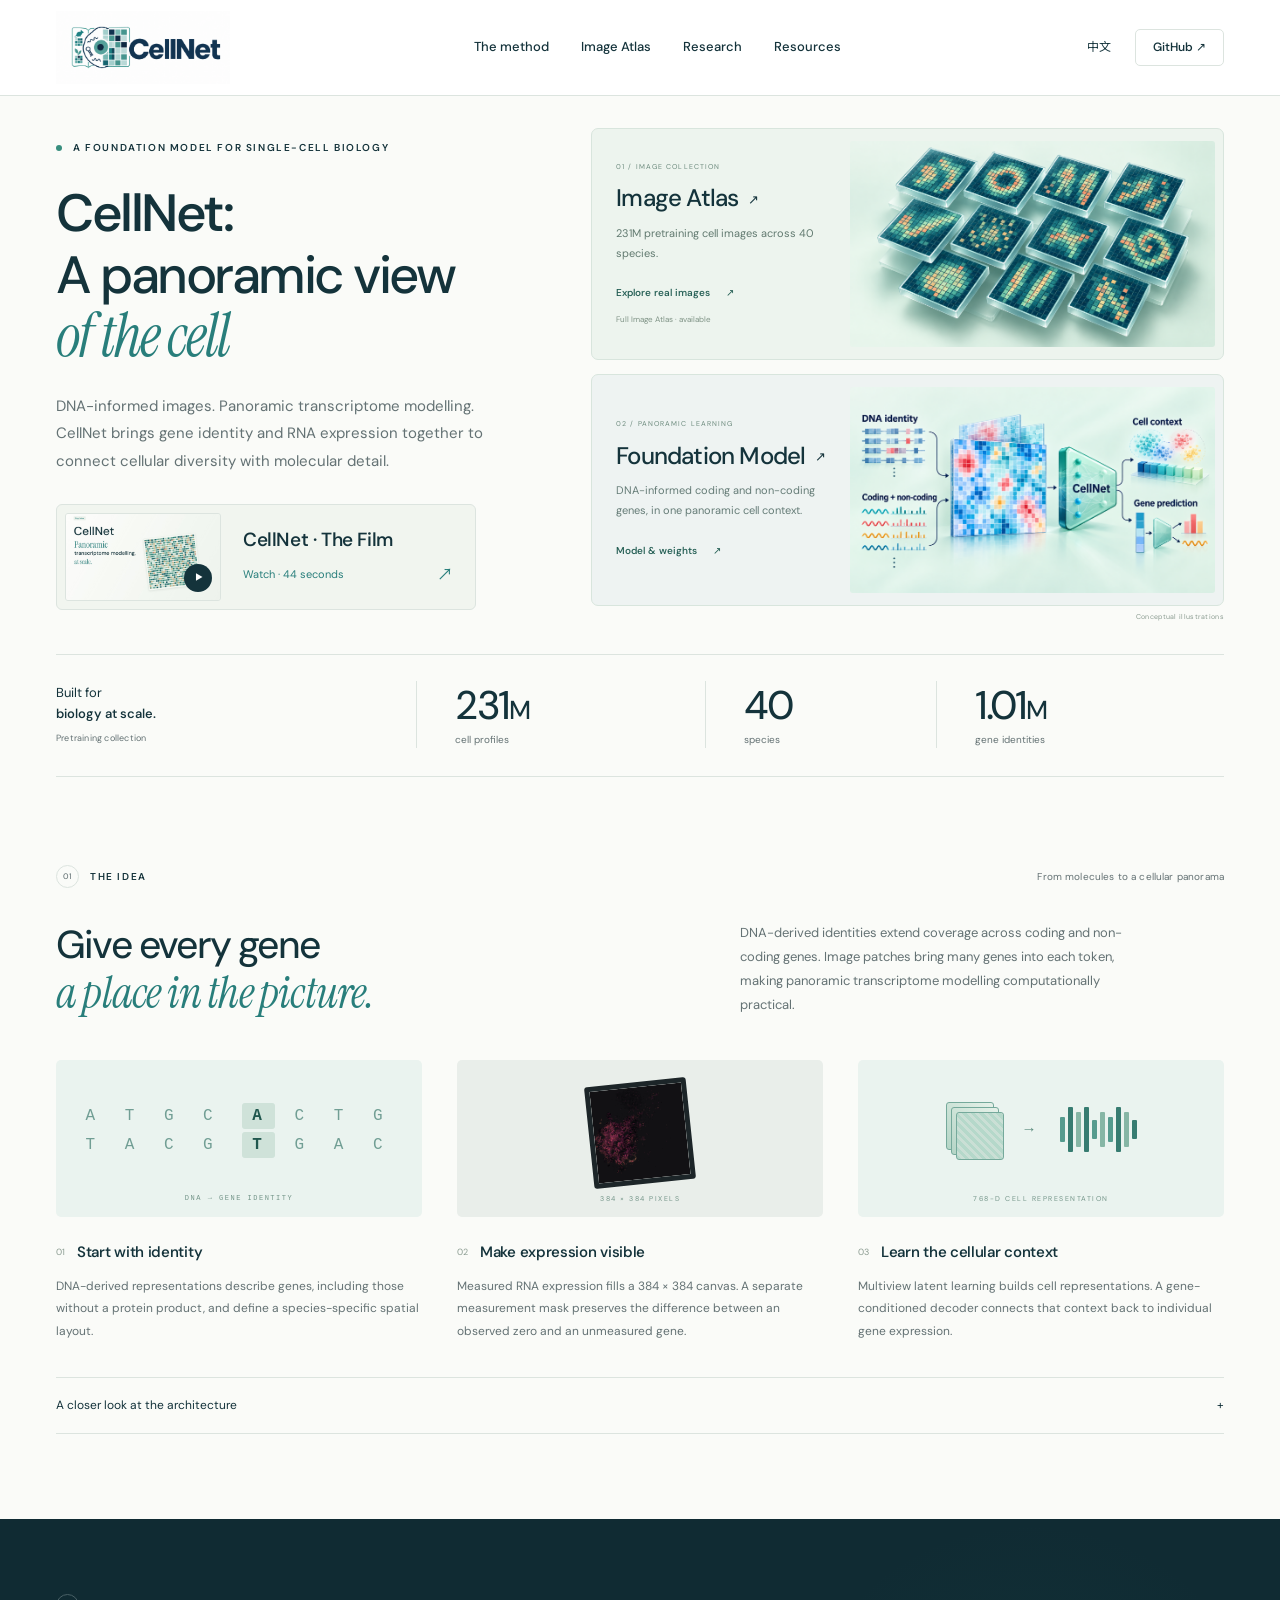
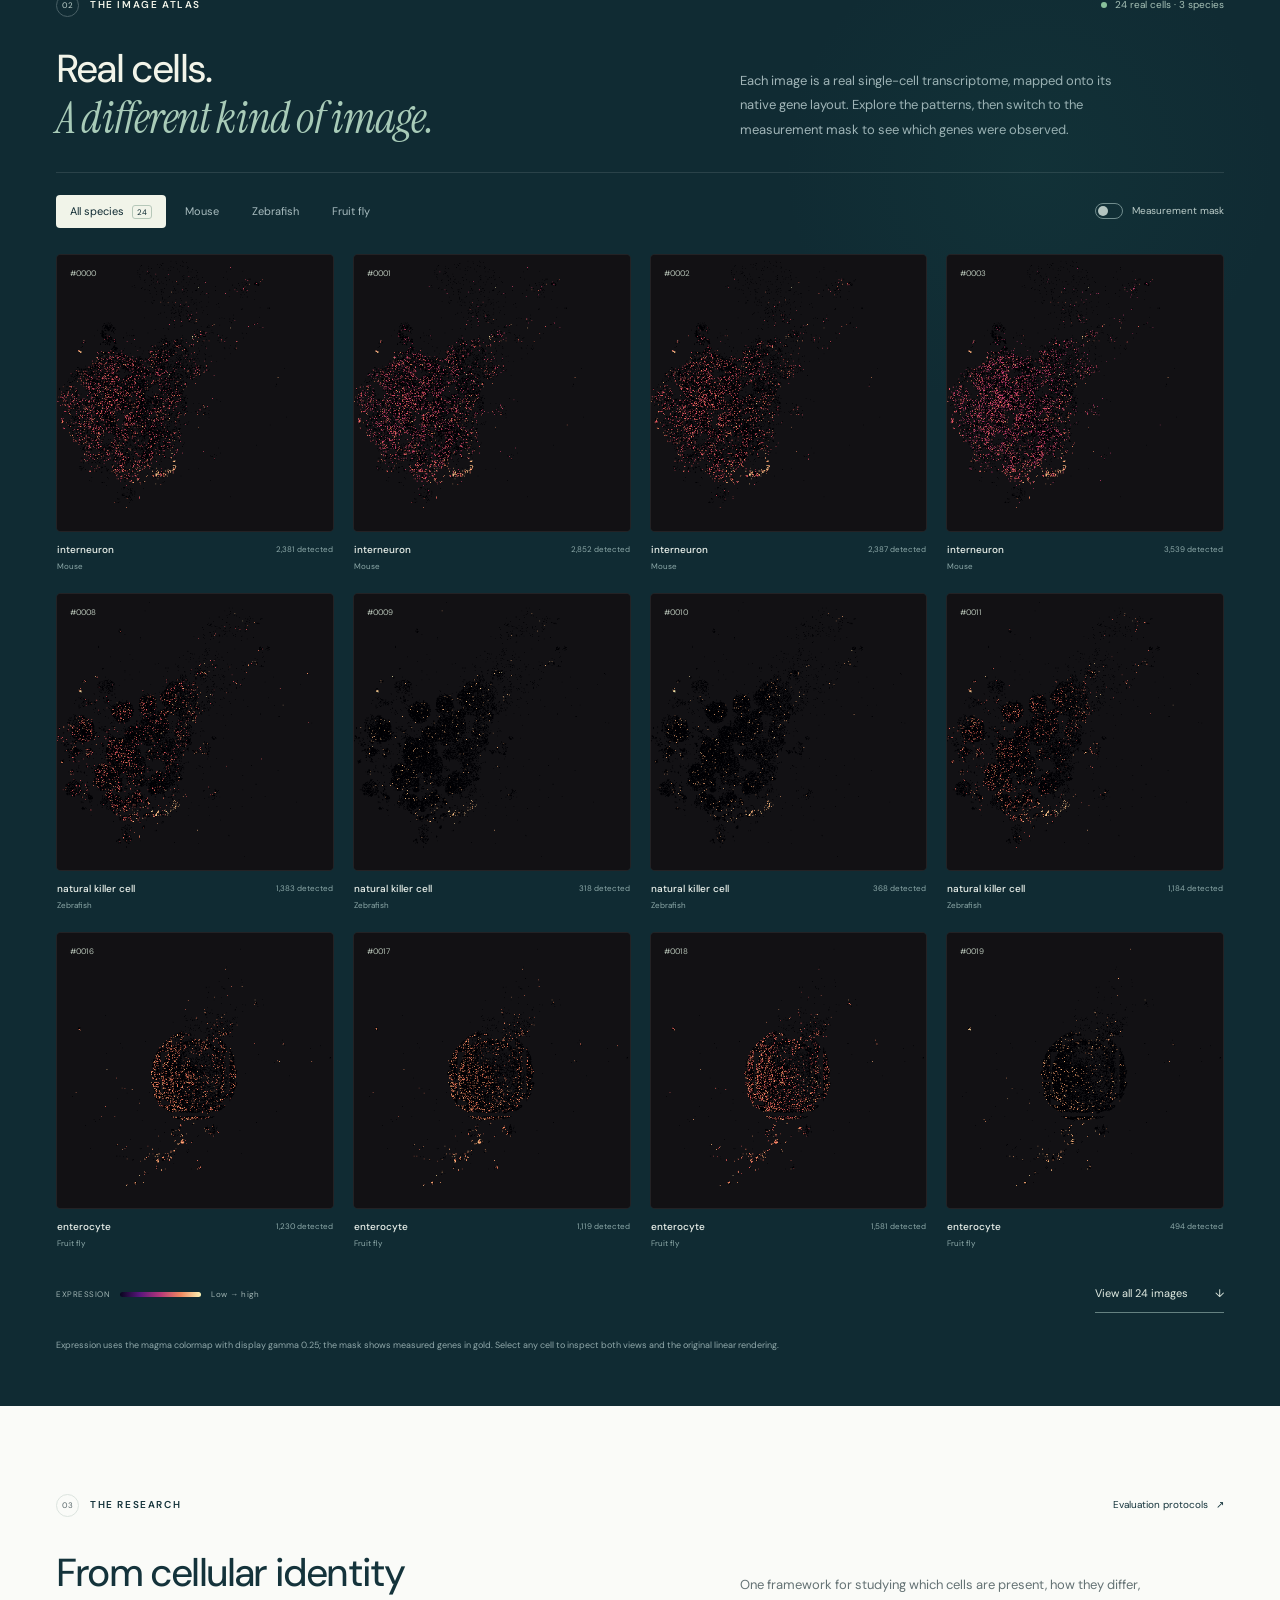
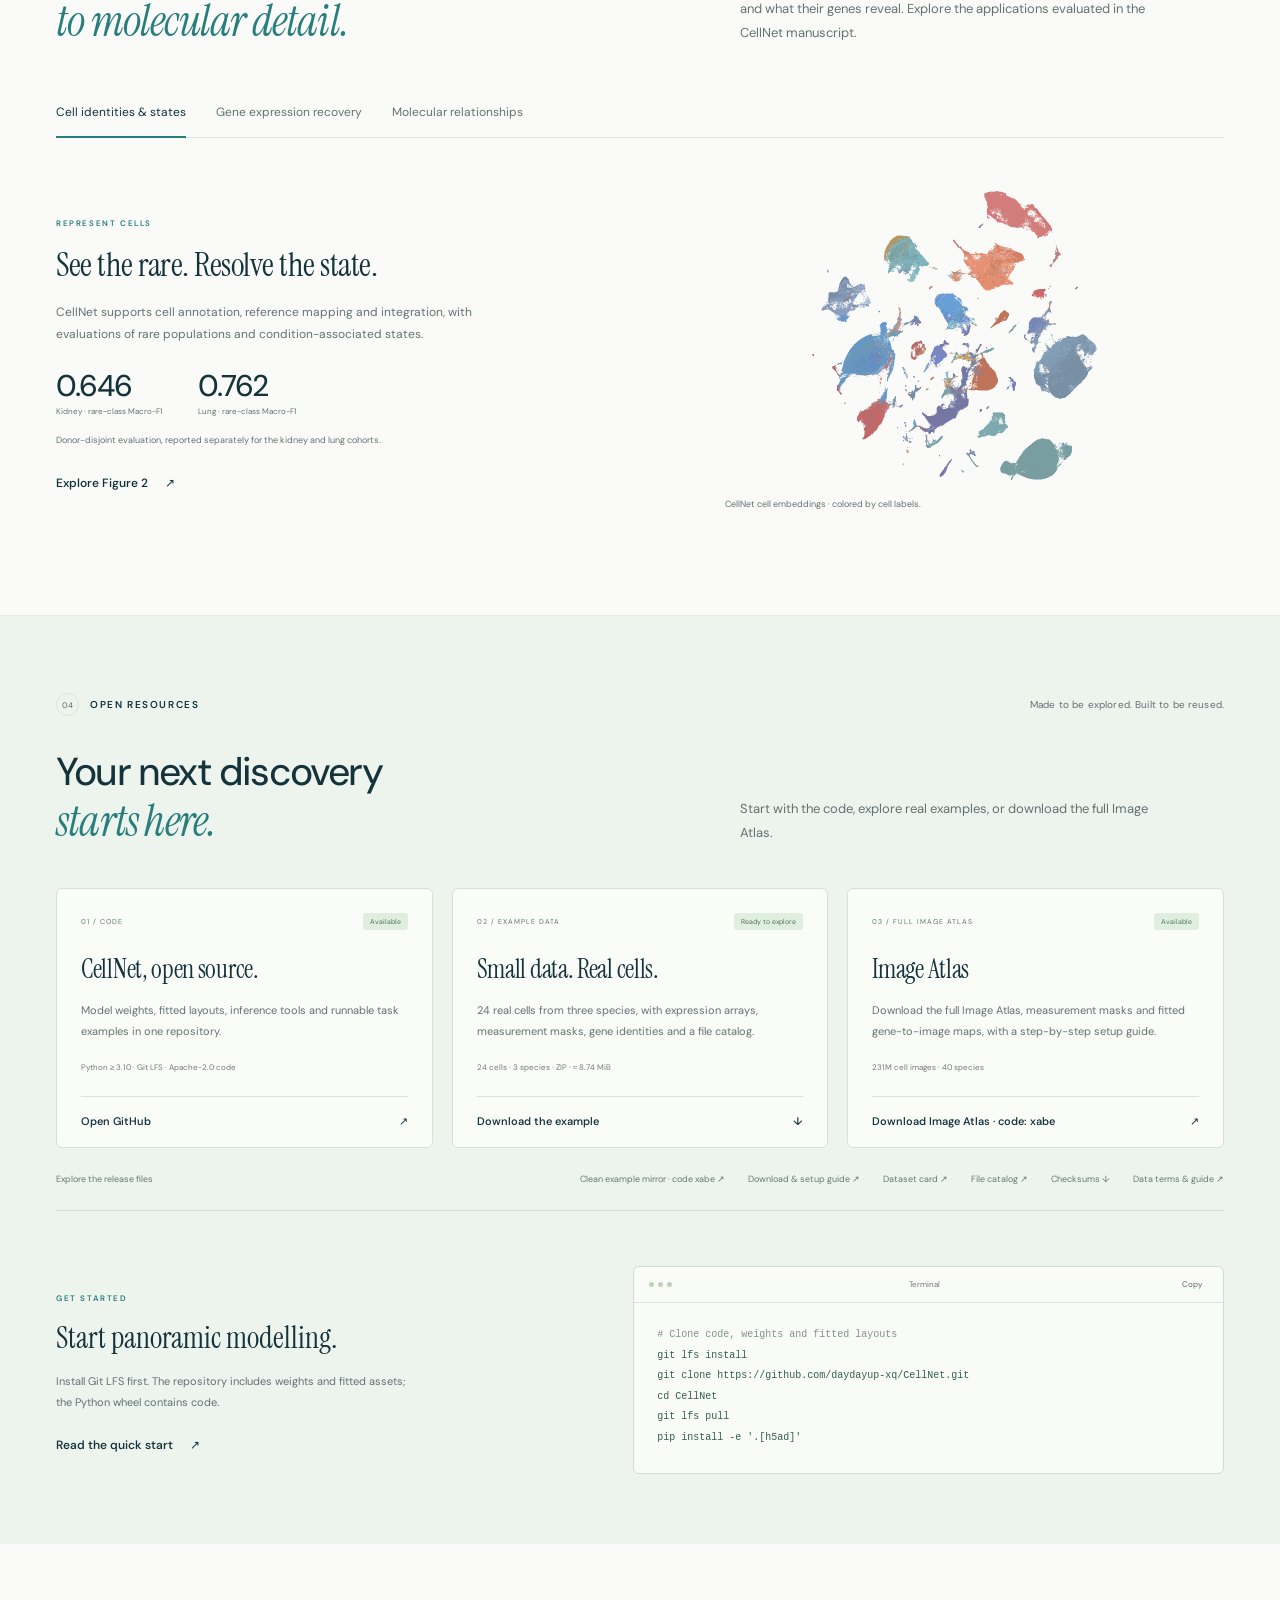
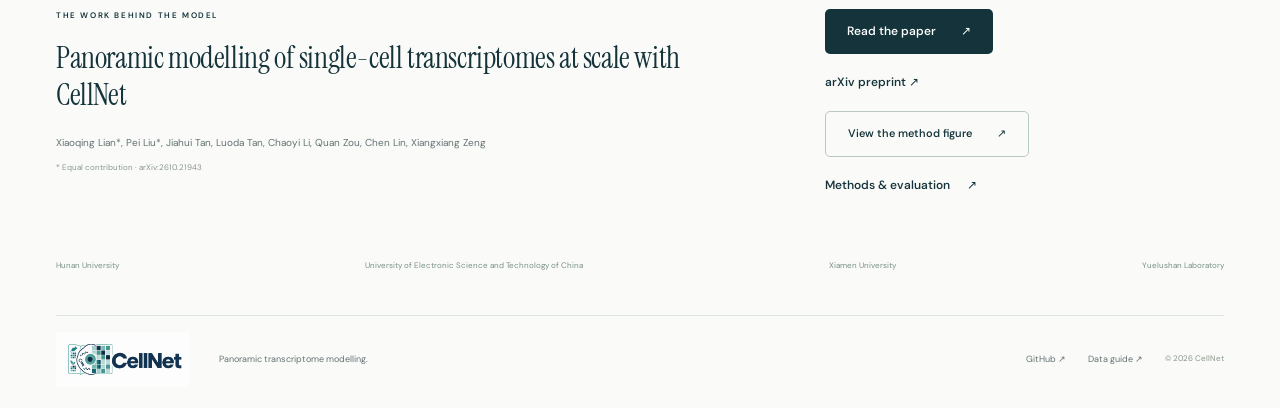
==== commit fa601979: "Improve CellNet search discovery and add paper landing page" ====
--- a/index.html
+++ b/index.html
@@ -3,22 +3,33 @@
 <head>
   <meta charset="UTF-8">
   <meta name="viewport" content="width=device-width, initial-scale=1">
-  <link rel="canonical" href="https://daydayup-xq.github.io/CellNet/">
+  <link rel="canonical" href="https://cellnet.top/">
   <meta name="theme-color" content="#103b46">
-  <meta name="description" content="CellNet integrates DNA-derived gene identities and RNA expression into panoramic single-cell images. Explore the method, real transcriptome images, open code and datasets.">
+  <meta name="description" content="CellNet is a single-cell transcriptome foundation model pretrained on 231 million cell profiles across 40 species. Explore the paper, model and Image Atlas.">
   <meta property="og:type" content="website">
-  <meta property="og:title" content="CellNet: A panoramic view of the cell">
+  <meta property="og:title" content="CellNet | Single-cell transcriptome foundation model">
+  <meta property="og:site_name" content="CellNet">
   <meta property="og:description" content="DNA-informed images. Panoramic transcriptome modelling. Explore CellNet and its open research resources.">
-  <meta property="og:image" content="https://daydayup-xq.github.io/CellNet/assets/cellnet-logo.png">
-  <meta property="og:url" content="https://daydayup-xq.github.io/CellNet/">
+  <meta property="og:image" content="https://cellnet.top/assets/cellnet-logo.png">
+  <meta property="og:url" content="https://cellnet.top/">
   <meta name="twitter:card" content="summary_large_image">
+  <script type="application/ld+json">
+{
+  "@context": "https://schema.org",
+  "@type": "WebSite",
+  "@id": "https://cellnet.top/#website",
+  "url": "https://cellnet.top/",
+  "name": "CellNet",
+  "description": "Panoramic modelling of single-cell transcriptomes with DNA-derived gene identities and measured RNA expression."
+}
+  </script>
   <link rel="icon" href="assets/cellnet-logo.png" type="image/png">
   <link rel="preload" as="image" href="assets/illustrations/image-atlas-v3.webp">
   <link rel="stylesheet" href="styles.css">
   <link rel="stylesheet" href="hero-resources.css">
   <link rel="stylesheet" href="film-entry.css?v=hero-film-1">
   <script src="app.js?v=7" defer></script>
-  <title>CellNet: A panoramic view of the cell</title>
+  <title>CellNet | Single-cell transcriptome foundation model</title>
 </head>
 <body>
   <a class="skip-link" href="#main" data-en="Skip to content" data-zh="跳至正文">Skip to content</a>
@@ -141,7 +152,7 @@
 pip install -e '.[h5ad]'</code></pre></div></div>
     </div></section>
 
-    <section class="paper-section section-shell"><div><span class="eyebrow" data-en="THE WORK BEHIND THE MODEL" data-zh="模型背后的研究">THE WORK BEHIND THE MODEL</span><h2 data-en="Panoramic modelling of single-cell transcriptomes at scale with CellNet" data-zh="CellNet：大规模单细胞转录组的全景建模">Panoramic modelling of single-cell transcriptomes at scale with CellNet</h2><p class="authors">Xiaoqing Lian*, Pei Liu*, Jiahui Tan, Luoda Tan, Chaoyi Li, Quan Zou, Chen Lin, Xiangxiang Zeng</p><p class="paper-note" data-en="* Equal contribution · Research manuscript" data-zh="* 同等贡献 · 研究手稿">* Equal contribution · Research manuscript</p></div><div class="paper-links"><a class="button outline" href="assets/figures/figure-1.pdf" target="_blank" rel="noopener noreferrer"><span data-en="View the method figure" data-zh="查看方法总览图">View the method figure</span> ↗</a><a class="text-link" href="https://github.com/daydayup-xq/CellNet/blob/main/docs/FIGURE_PROTOCOLS.md" target="_blank" rel="noopener noreferrer"><span data-en="Methods & evaluation" data-zh="方法与评测说明">Methods & evaluation</span> ↗</a></div></section>
+    <section class="paper-section section-shell"><div><span class="eyebrow" data-en="THE WORK BEHIND THE MODEL" data-zh="模型背后的研究">THE WORK BEHIND THE MODEL</span><h2 data-en="Panoramic modelling of single-cell transcriptomes at scale with CellNet" data-zh="CellNet：大规模单细胞转录组的全景建模">Panoramic modelling of single-cell transcriptomes at scale with CellNet</h2><p class="authors">Xiaoqing Lian*, Pei Liu*, Jiahui Tan, Luoda Tan, Chaoyi Li, Quan Zou, Chen Lin, Xiangxiang Zeng</p><p class="paper-note" data-en="* Equal contribution · arXiv:2610.21943" data-zh="* 同等贡献 · arXiv:2610.21943">* Equal contribution · arXiv:2610.21943</p></div><div class="paper-links"><a class="button primary" href="paper/"><span data-en="Read the paper" data-zh="阅读论文">Read the paper</span> ↗</a><a class="text-link" href="https://arxiv.org/abs/2610.21943" target="_blank" rel="noopener noreferrer">arXiv preprint ↗</a><a class="button outline" href="assets/figures/figure-1.pdf" target="_blank" rel="noopener noreferrer"><span data-en="View the method figure" data-zh="查看方法总览图">View the method figure</span> ↗</a><a class="text-link" href="https://github.com/daydayup-xq/CellNet/blob/main/docs/FIGURE_PROTOCOLS.md" target="_blank" rel="noopener noreferrer"><span data-en="Methods & evaluation" data-zh="方法与评测说明">Methods & evaluation</span> ↗</a></div></section>
     <div class="institutions section-shell"><span>Hunan University</span><span>University of Electronic Science and Technology of China</span><span>Xiamen University</span><span>Yuelushan Laboratory</span></div>
   </main>
   <footer class="site-footer section-shell"><a class="brand footer-brand" href="#" aria-label="CellNet home"><img src="assets/cellnet-logo.png" alt="CellNet" width="1942" height="809" loading="lazy"></a><span data-en="Panoramic transcriptome modelling." data-zh="转录组的全景建模。">Panoramic transcriptome modelling.</span><div><a href="https://github.com/daydayup-xq/CellNet" target="_blank" rel="noopener noreferrer">GitHub ↗</a><a href="downloads/README.md" target="_blank" data-en="Data guide ↗" data-zh="数据指南 ↗">Data guide ↗</a><span>© 2026 CellNet</span></div></footer>
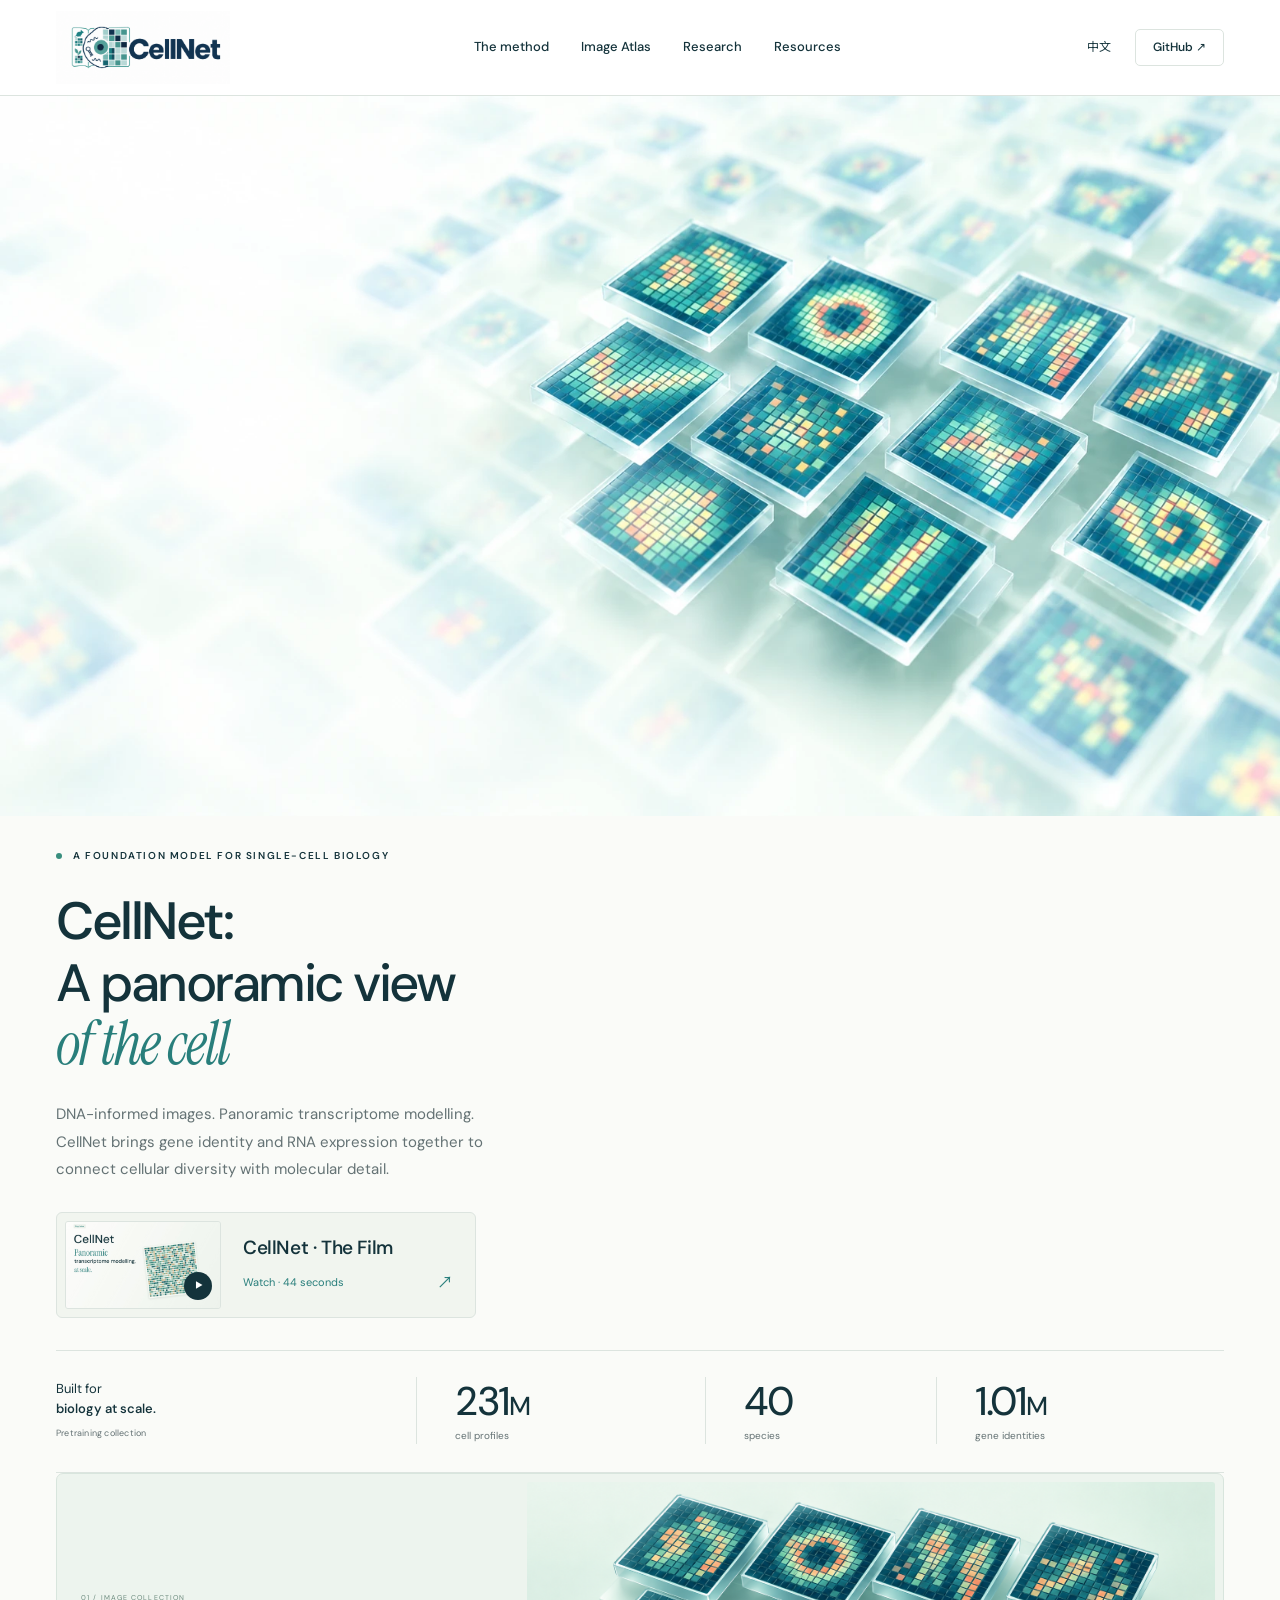
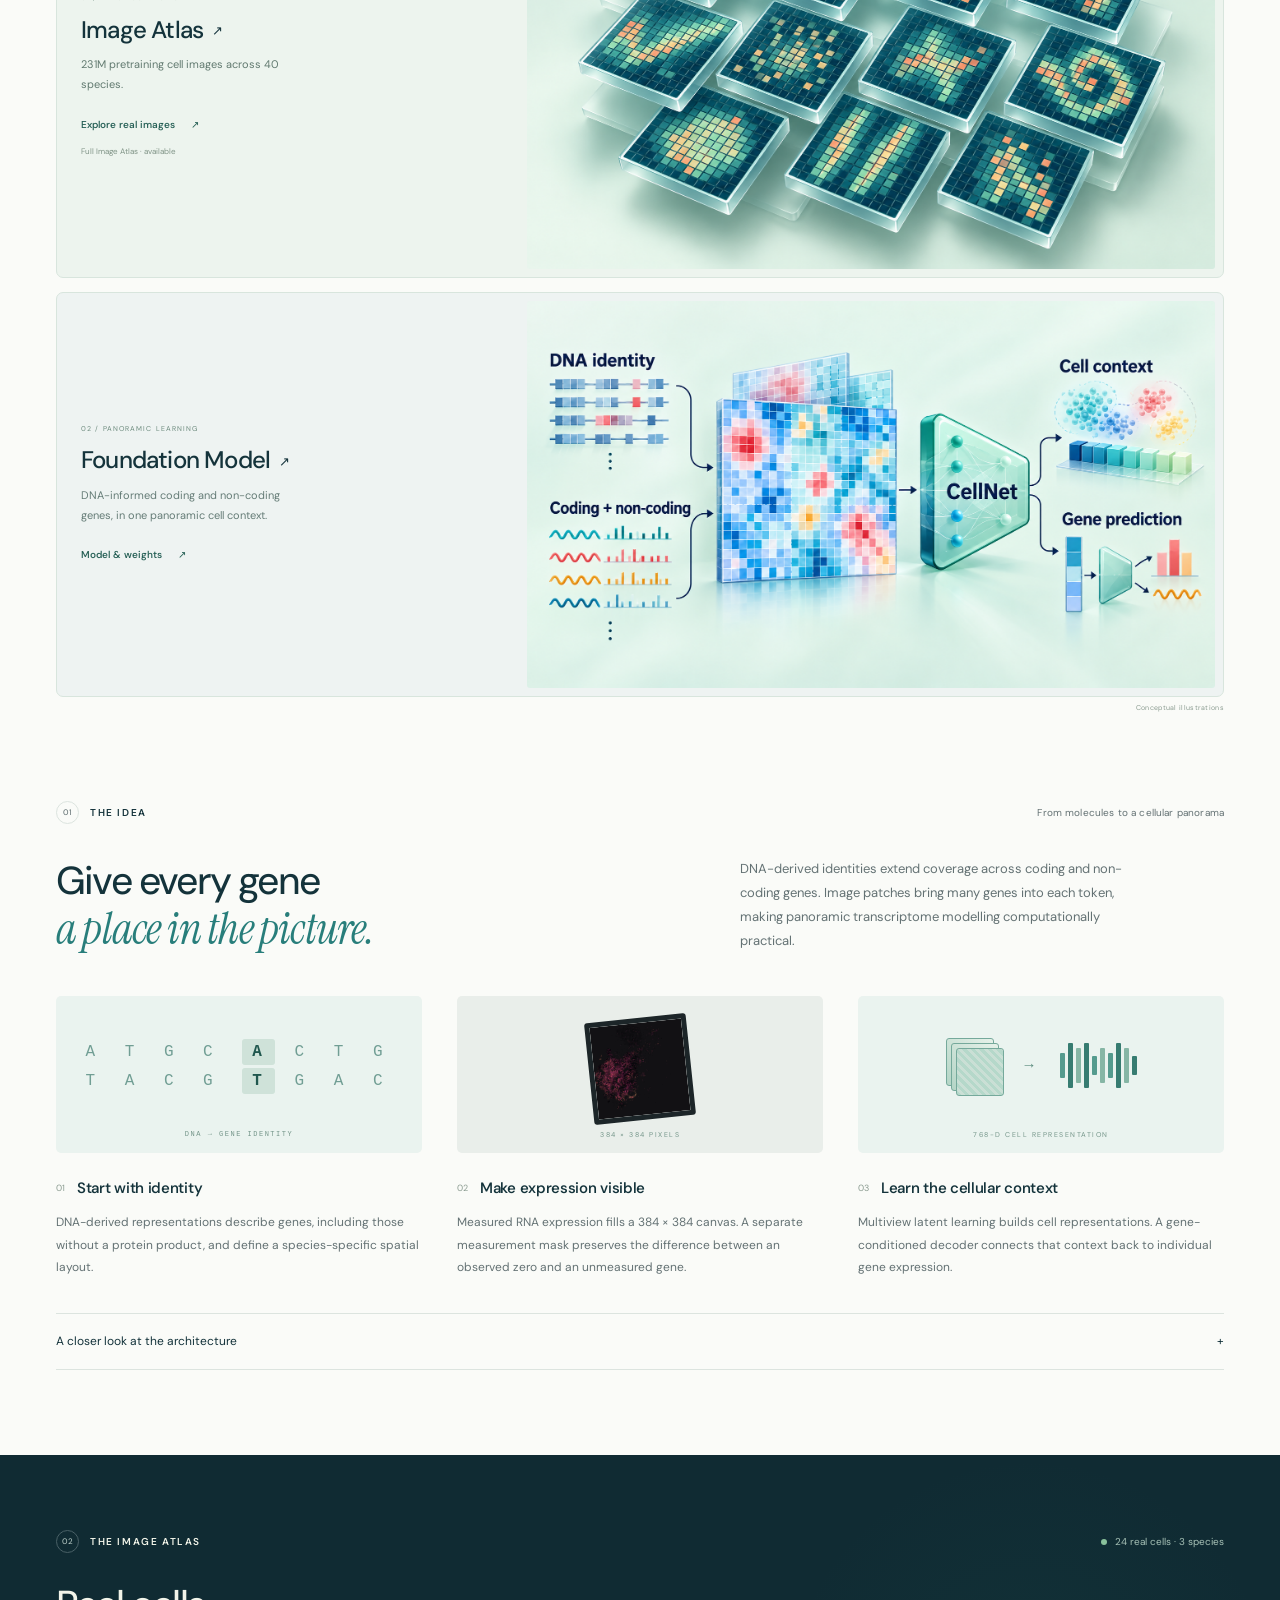
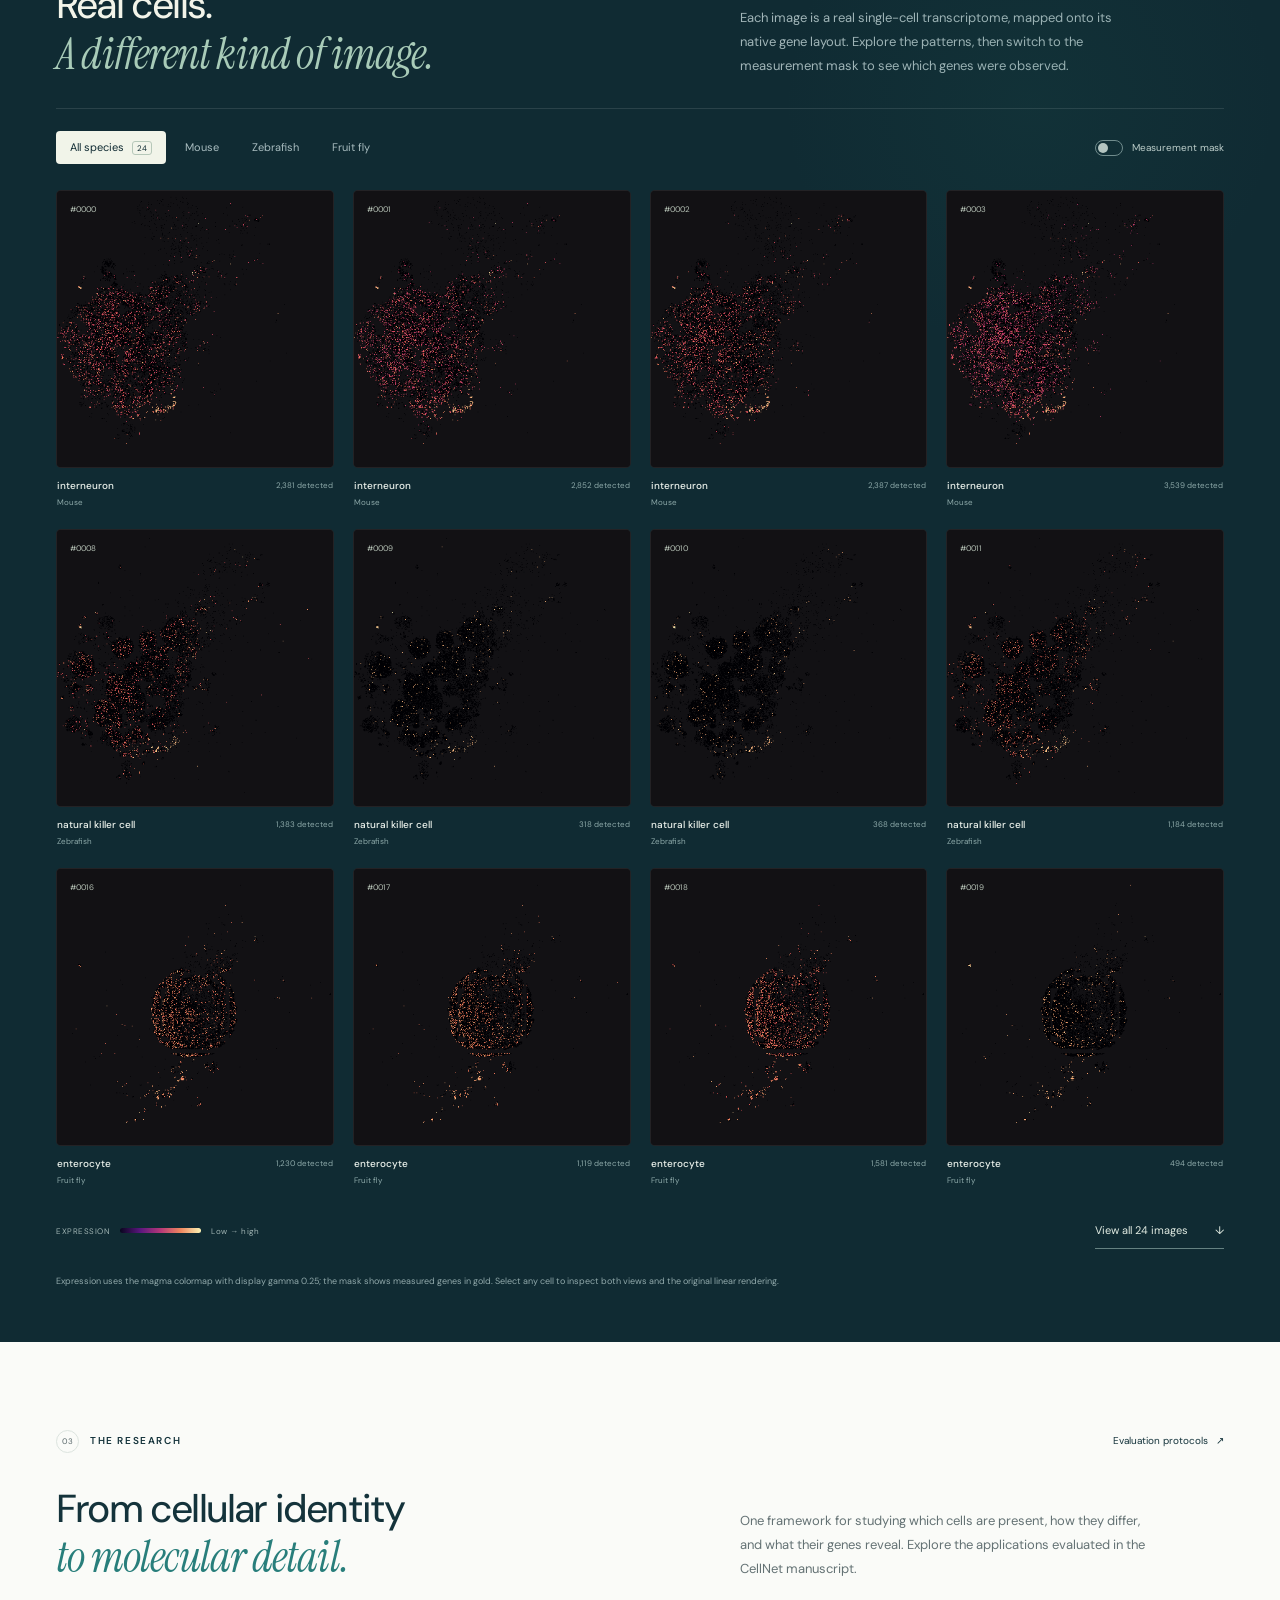
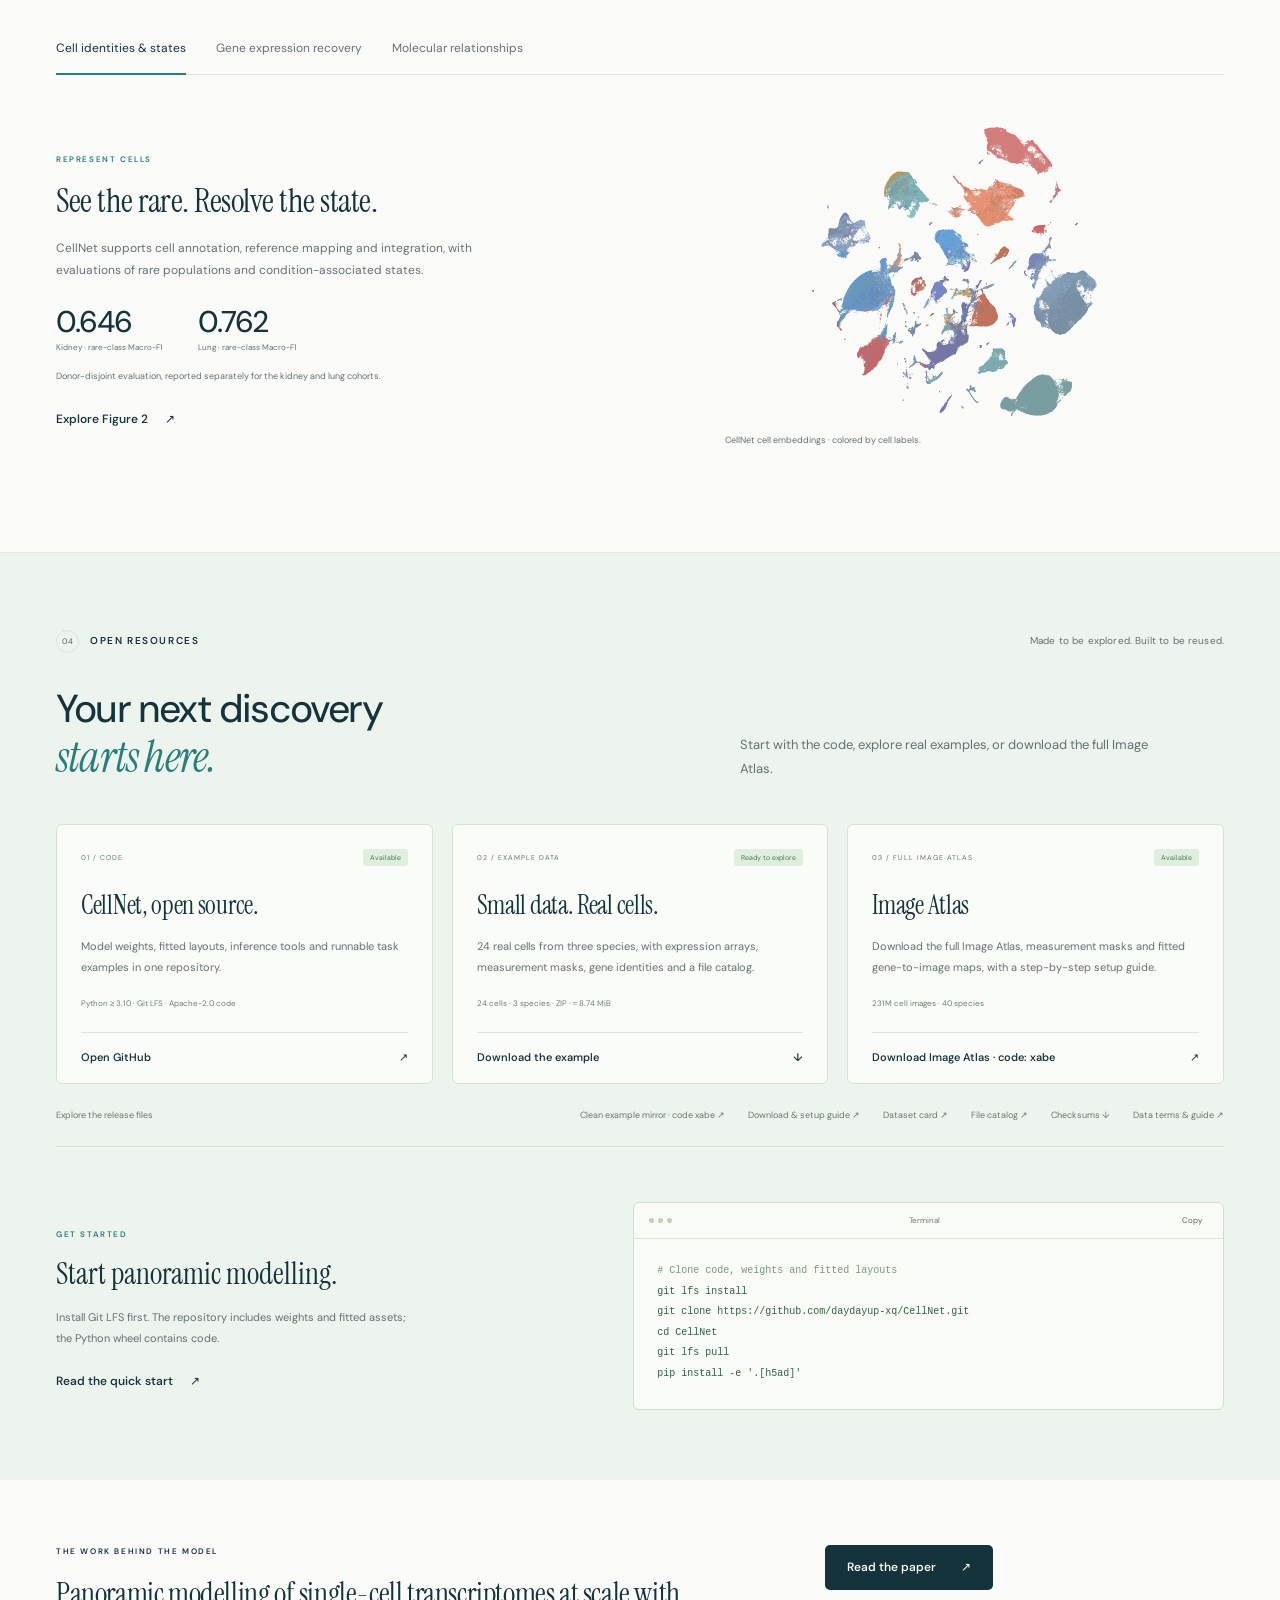
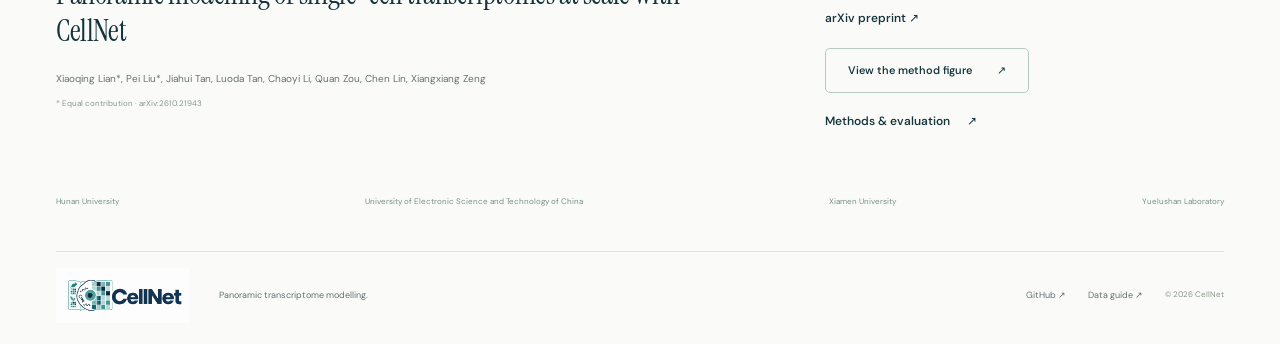
==== commit 90bae72e: "Create a panoramic CellNet opening and relocate resource cards" ====
--- a/index.html
+++ b/index.html
@@ -24,11 +24,11 @@
 }
   </script>
   <link rel="icon" href="assets/cellnet-logo.png" type="image/png">
-  <link rel="preload" as="image" href="assets/illustrations/image-atlas-v3.webp">
+  <link rel="preload" as="image" href="assets/illustrations/hero-panorama-v1.webp">
   <link rel="stylesheet" href="styles.css">
-  <link rel="stylesheet" href="hero-resources.css">
+  <link rel="stylesheet" href="hero-resources.css?v=panorama-1">
   <link rel="stylesheet" href="film-entry.css?v=hero-film-1">
-  <script src="app.js?v=7" defer></script>
+  <script src="app.js?v=8" defer></script>
   <title>CellNet | Single-cell transcriptome foundation model</title>
 </head>
 <body>
@@ -52,6 +52,8 @@
   </header>
 
   <main id="main">
+    <div class="panorama-intro">
+      <div class="hero-background" aria-hidden="true"><img src="assets/illustrations/hero-panorama-v1.webp" width="1672" height="941" alt="" fetchpriority="high" decoding="async"></div>
     <section class="hero section-shell">
       <div class="hero-copy">
         <div class="eyebrow"><span class="status-dot"></span><span data-en="A foundation model for single-cell biology" data-zh="面向单细胞生物学的基础模型">A foundation model for single-cell biology</span></div>
@@ -67,6 +69,17 @@
           </a>
         </div>
       </div>
+    </section>
+
+    <section class="scale-band section-shell" aria-label="Pretraining collection">
+      <p class="scale-intro"><span data-en="Built for" data-zh="面向">Built for</span><br><strong data-en="biology at scale." data-zh="大规模生物学探索。">biology at scale.</strong><small data-en="Pretraining collection" data-zh="预训练数据规模">Pretraining collection</small></p>
+      <div class="scale-stat"><strong>231<span>M</span></strong><span data-en="cell profiles" data-zh="细胞表达谱">cell profiles</span></div>
+      <div class="scale-stat"><strong>40</strong><span data-en="species" data-zh="物种">species</span></div>
+      <div class="scale-stat"><strong>1.01<span>M</span></strong><span data-en="gene identities" data-zh="基因身份">gene identities</span></div>
+    </section>
+    </div>
+
+    <section class="resource-overview section-shell" aria-label="Image Atlas and Foundation Model">
       <div class="hero-resource-stack" aria-label="Image Atlas and Foundation Model resources">
         <article class="hero-resource atlas-resource" aria-labelledby="hero-atlas-title">
           <div class="hero-resource-copy">
@@ -76,7 +89,7 @@
             <a class="hero-resource-link" href="#gallery"><span data-en="Explore real images" data-zh="探索真实图像">Explore real images</span><span aria-hidden="true">↗</span></a>
             <a class="hero-resource-secondary" href="#image-atlas" data-en="Full Image Atlas · available" data-zh="完整图谱 · 已开放">Full Image Atlas · available</a>
           </div>
-          <a class="hero-resource-figure" href="assets/illustrations/image-atlas-v3.webp" target="_blank" rel="noopener noreferrer" aria-label="Open Image Atlas conceptual illustration"><img src="assets/illustrations/image-atlas-v3.webp" width="1672" height="941" fetchpriority="high" alt="Conceptual Image Atlas illustration of organized gene-image tiles"></a>
+          <a class="hero-resource-figure" href="assets/illustrations/image-atlas-v3.webp" target="_blank" rel="noopener noreferrer" aria-label="Open Image Atlas conceptual illustration"><img src="assets/illustrations/image-atlas-v3.webp" width="1672" height="941" loading="lazy" decoding="async" alt="Conceptual Image Atlas illustration of organized gene-image tiles"></a>
         </article>
         <article class="hero-resource model-resource" aria-labelledby="hero-model-title">
           <div class="hero-resource-copy">
@@ -85,17 +98,10 @@
             <p data-en="DNA-informed coding and non-coding genes, in one panoramic cell context." data-zh="DNA 来源的基因身份，让编码与非编码基因共享全景细胞上下文。">DNA-informed coding and non-coding genes, in one panoramic cell context.</p>
             <a class="hero-resource-link" href="https://github.com/daydayup-xq/CellNet/tree/main/weights" target="_blank" rel="noopener noreferrer"><span data-en="Model & weights" data-zh="模型与权重">Model & weights</span><span aria-hidden="true">↗</span></a>
           </div>
-          <a class="hero-resource-figure" href="assets/illustrations/foundation-model-v4.webp" target="_blank" rel="noopener noreferrer" aria-label="Open CellNet Foundation Model conceptual illustration"><img src="assets/illustrations/foundation-model-v4.webp" width="1672" height="941" alt="CellNet conceptual schematic: DNA-derived gene identity and coding/non-coding expression form a panoramic gene image, which feeds a contextual encoder and gene-conditioned prediction"></a>
+          <a class="hero-resource-figure" href="assets/illustrations/foundation-model-v4.webp" target="_blank" rel="noopener noreferrer" aria-label="Open CellNet Foundation Model conceptual illustration"><img src="assets/illustrations/foundation-model-v4.webp" width="1672" height="941" loading="lazy" decoding="async" alt="CellNet conceptual schematic: DNA-derived gene identity and coding/non-coding expression form a panoramic gene image, which feeds a contextual encoder and gene-conditioned prediction"></a>
         </article>
         <span class="hero-illustration-note" data-en="Conceptual illustrations" data-zh="概念示意图">Conceptual illustrations</span>
       </div>
-    </section>
-
-    <section class="scale-band section-shell" aria-label="Pretraining collection">
-      <p class="scale-intro"><span data-en="Built for" data-zh="面向">Built for</span><br><strong data-en="biology at scale." data-zh="大规模生物学探索。">biology at scale.</strong><small data-en="Pretraining collection" data-zh="预训练数据规模">Pretraining collection</small></p>
-      <div class="scale-stat"><strong>231<span>M</span></strong><span data-en="cell profiles" data-zh="细胞表达谱">cell profiles</span></div>
-      <div class="scale-stat"><strong>40</strong><span data-en="species" data-zh="物种">species</span></div>
-      <div class="scale-stat"><strong>1.01<span>M</span></strong><span data-en="gene identities" data-zh="基因身份">gene identities</span></div>
     </section>
 
     <section class="method-section section-shell" id="method">
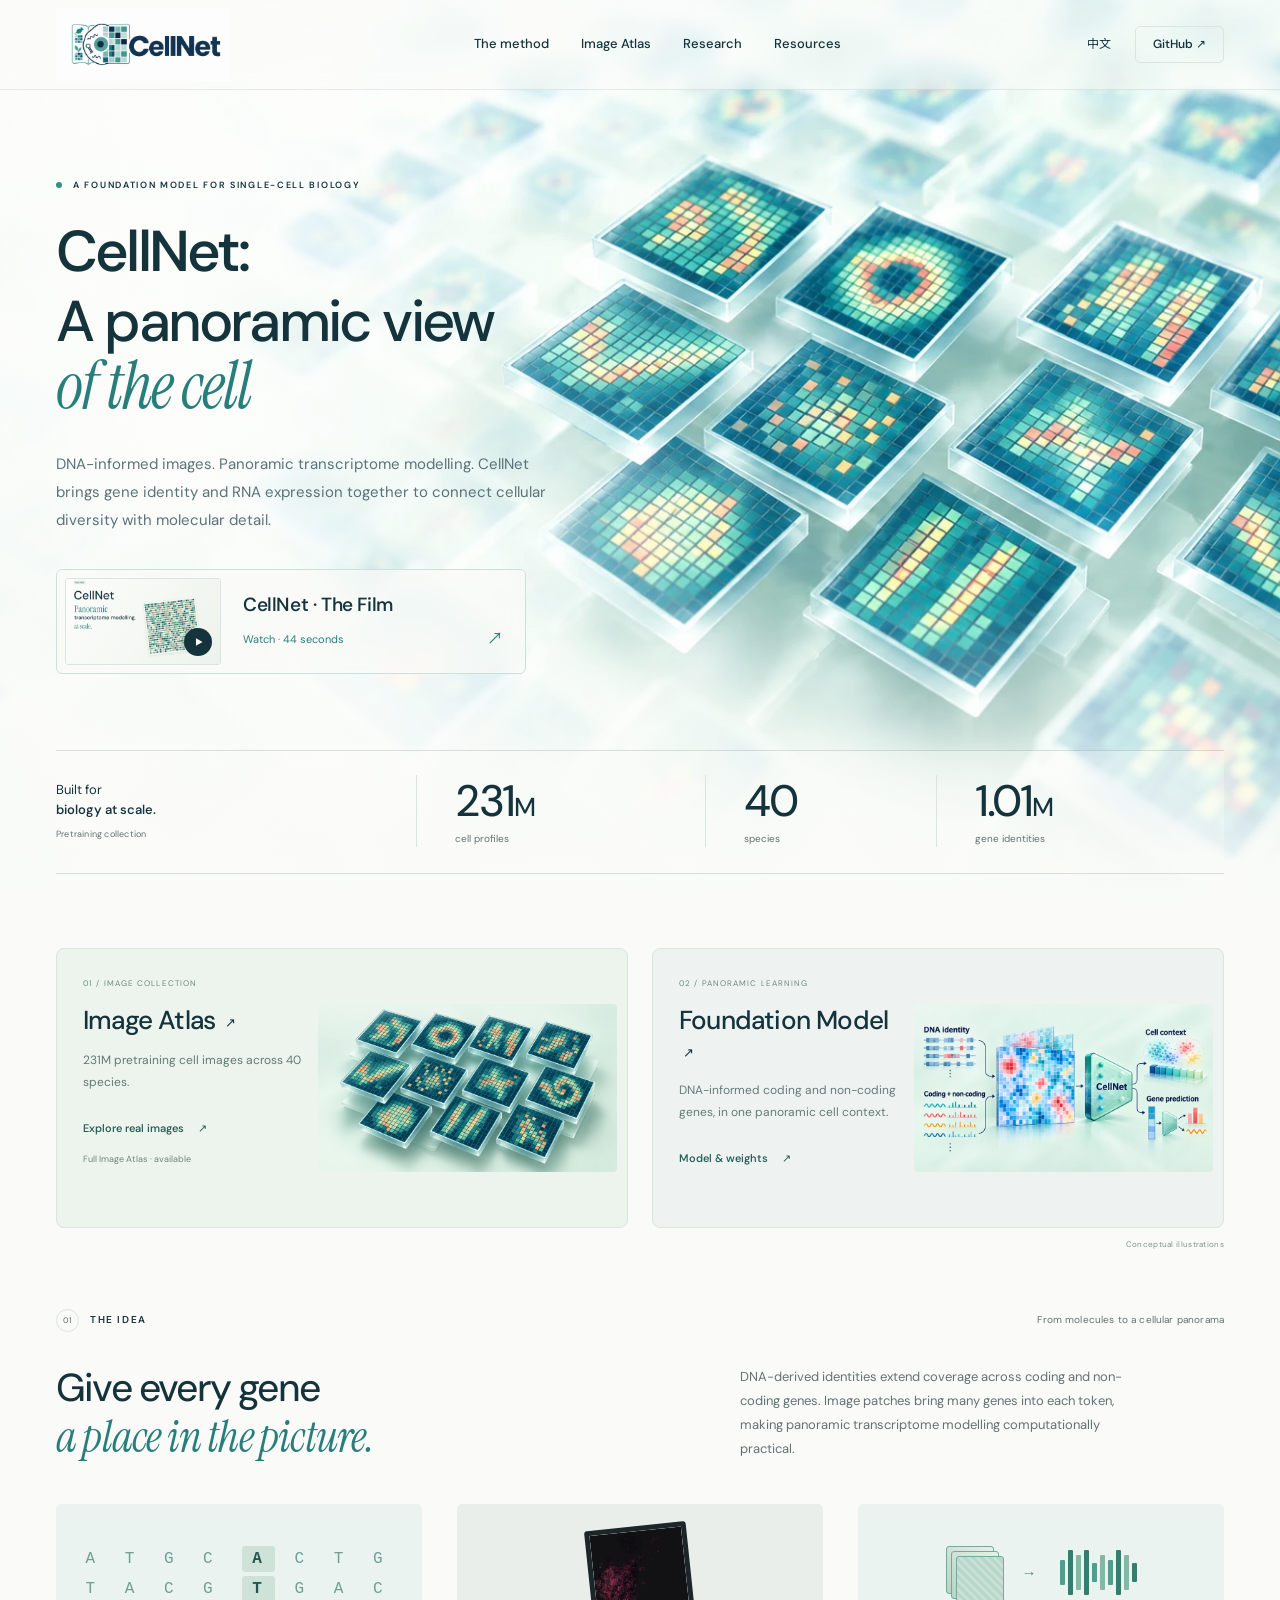
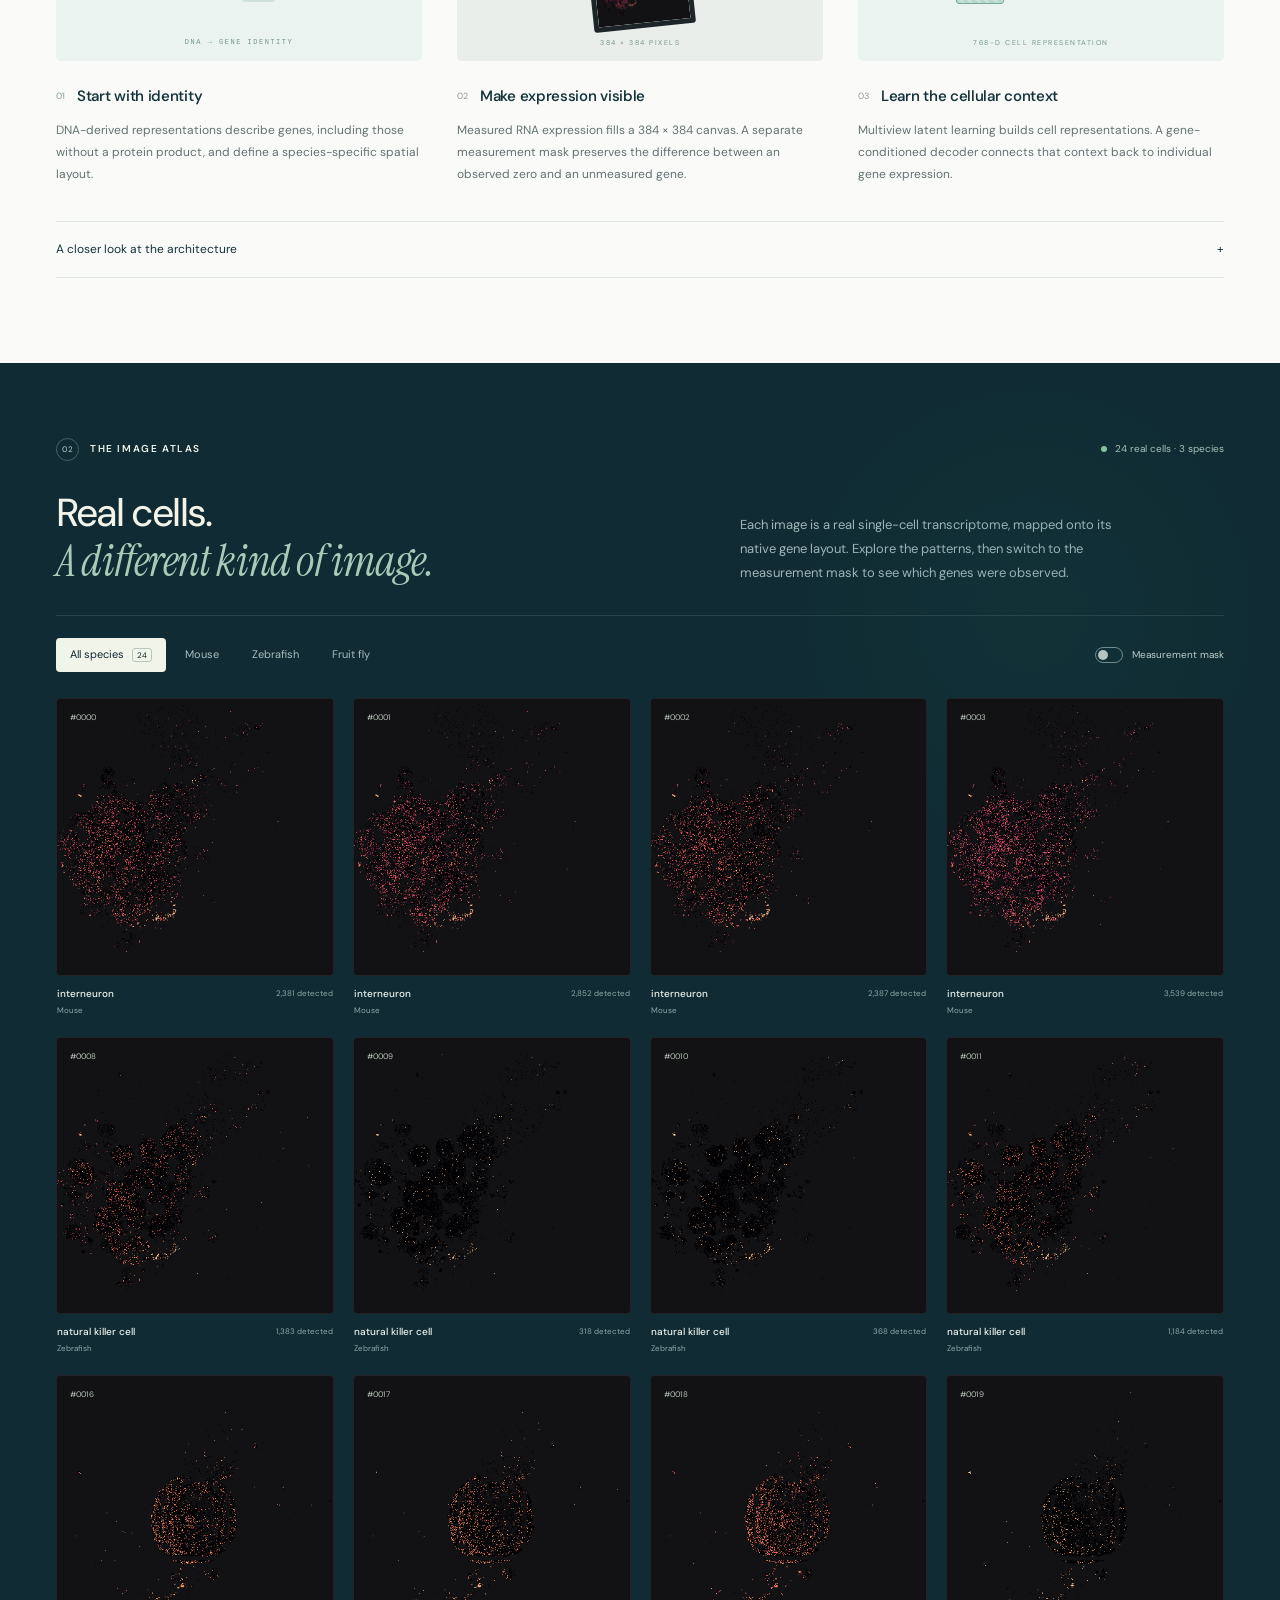
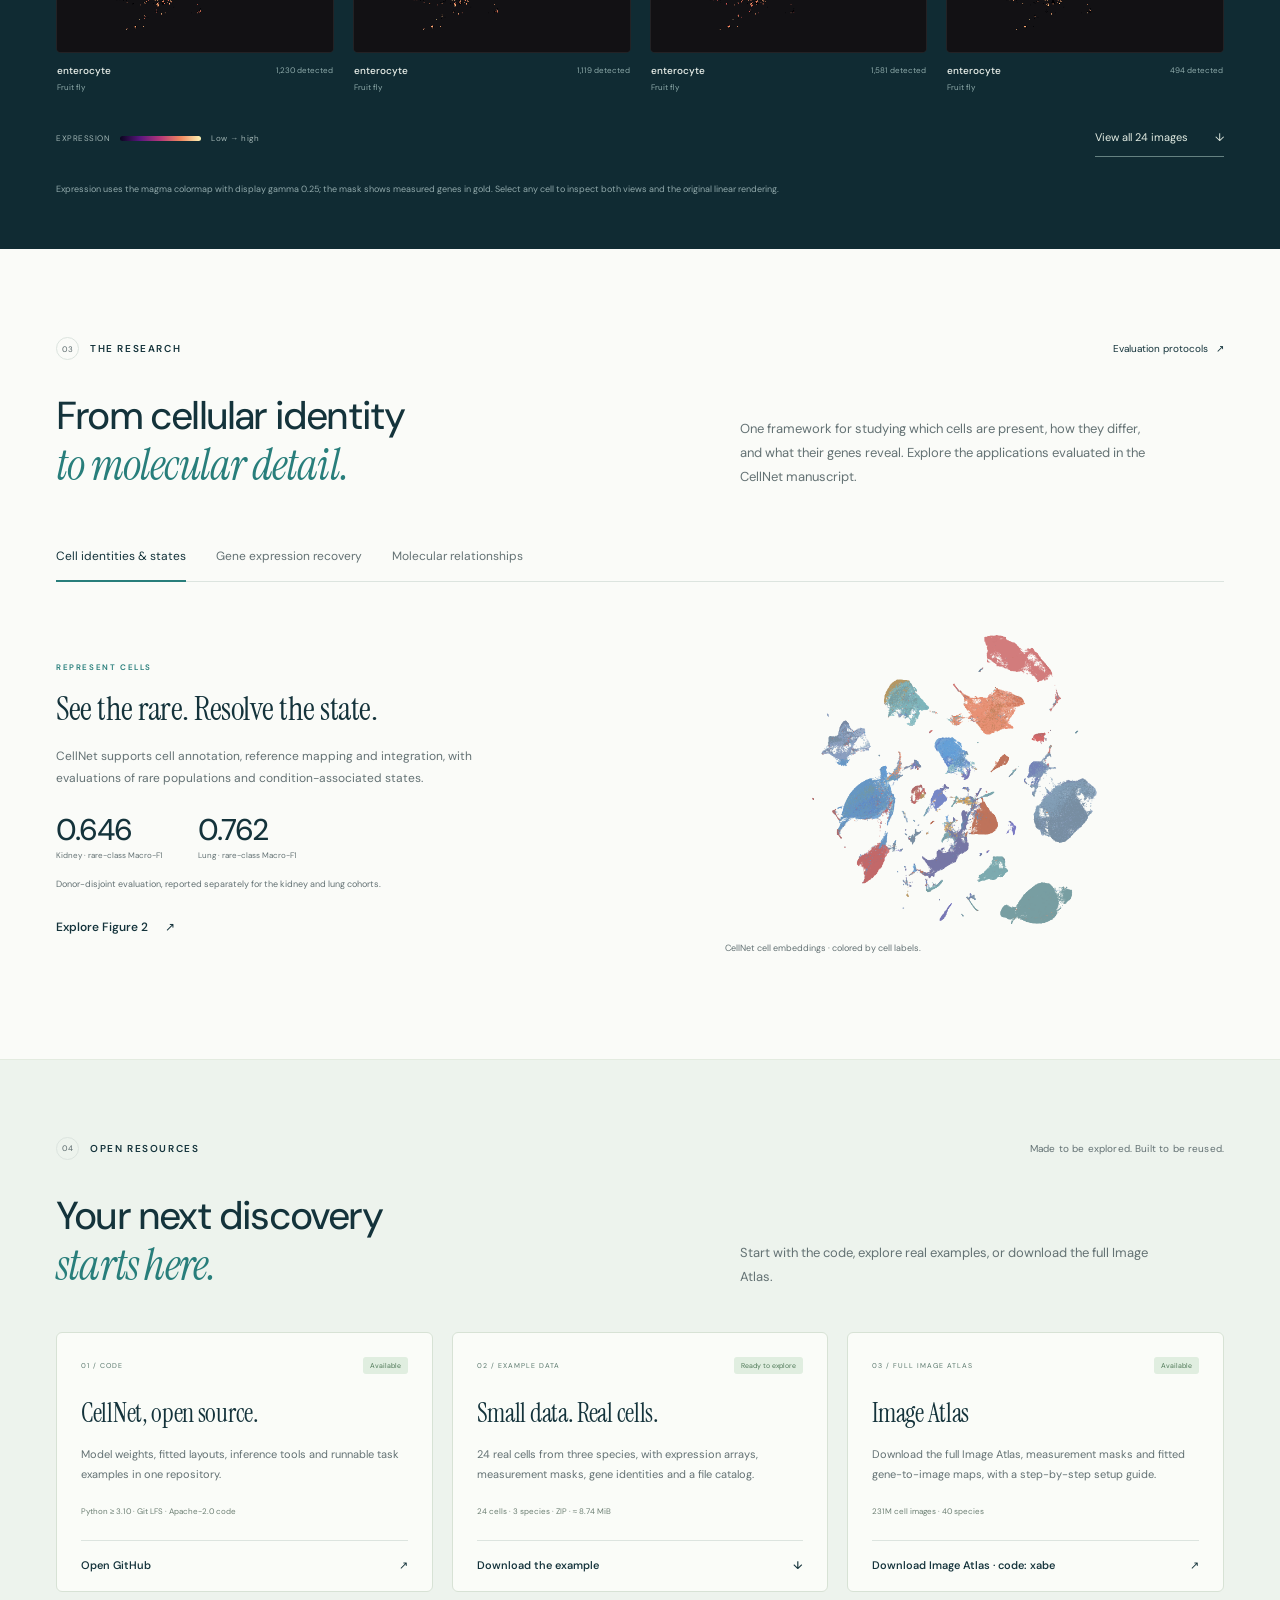
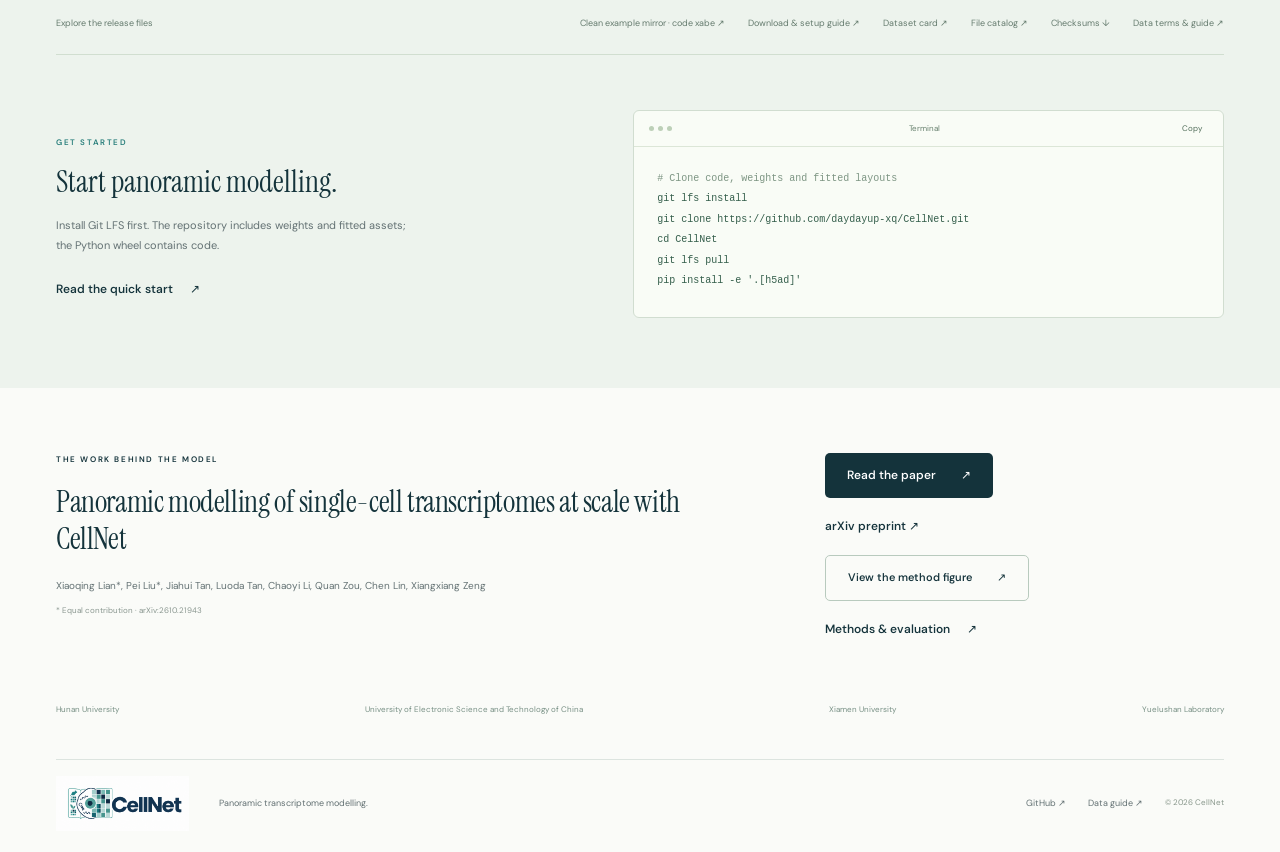
==== commit 3034152d: "Align the paired resource card headings" ====
--- a/index.html
+++ b/index.html
@@ -26,7 +26,7 @@
   <link rel="icon" href="assets/cellnet-logo.png" type="image/png">
   <link rel="preload" as="image" href="assets/illustrations/hero-panorama-v1.webp">
   <link rel="stylesheet" href="styles.css">
-  <link rel="stylesheet" href="hero-resources.css?v=panorama-1">
+  <link rel="stylesheet" href="hero-resources.css?v=panorama-2">
   <link rel="stylesheet" href="film-entry.css?v=hero-film-1">
   <script src="app.js?v=8" defer></script>
   <title>CellNet | Single-cell transcriptome foundation model</title>
--- a/hero-resources.css
+++ b/hero-resources.css
@@ -1,36 +1,153 @@
-.hero{grid-template-columns:minmax(0,.88fr) minmax(0,1.12fr);gap:38px}
-.hero-copy{min-width:0}
-.hero h1{font-size:clamp(44px,4.1vw,60px);line-height:1.08;letter-spacing:-2.5px}
-.hero-model-name{display:block;line-height:1.1;margin-bottom:4px;font-weight:550}
-.hero-copy .hero-footnote{margin-top:32px}
-.hero-resource-stack{display:grid;grid-template-rows:repeat(2,minmax(0,1fr));gap:16px;position:relative;align-self:center;min-width:0;padding-bottom:18px}
-.hero-resource{display:grid;grid-template-columns:minmax(0,.84fr) minmax(0,1.28fr);align-items:stretch;min-width:0;min-height:280px;overflow:hidden;border:1px solid #d8e5dd;border-radius:7px;background:#edf4ee}
-.hero-resource-copy{align-self:center;min-width:0;padding:26px 0 25px 26px;position:relative;z-index:1}
-.hero-resource-index{display:block;color:#6d8b7e;font-size:7px;line-height:1.5;letter-spacing:1.1px;margin-bottom:16px}
-.hero-resource h2{font-size:24px;font-weight:500;line-height:1.15;letter-spacing:-.8px;margin:0 0 15px}
-.hero-resource h2 a:hover{color:var(--teal)}
-.hero-resource h2 a>span{font-size:13px;font-weight:400;vertical-align:middle;margin-left:4px}
-.hero-resource-copy>p{color:#627a70;font-size:11px;line-height:1.8;margin-bottom:22px;max-width:230px}
-.hero-resource-link{display:inline-flex;align-items:center;gap:16px;color:#245e54;font-size:10px;font-weight:550}
-.hero-resource-link:hover{text-decoration:underline;text-underline-offset:4px}
-.hero-resource-secondary{display:block;color:#809487;font-size:8px;line-height:1.6;margin-top:13px}
-.hero-resource-secondary:hover{color:var(--teal);text-decoration:underline;text-underline-offset:3px}
-.hero-resource-figure{display:block;align-self:center;min-width:0;height:260px;margin:8px 7px 8px 2px;border-radius:3px}
-.hero-resource-figure img{width:100%;height:100%;object-fit:contain;mix-blend-mode:multiply}
-.hero-resource-figure:hover{background:#b9d4c409}
-.model-resource{background:#eef3f2;min-height:270px}
-.model-resource .hero-resource-figure{height:238px;margin-left:8px}
-.model-resource .hero-resource-copy>p{color:#657c77}
-.hero-illustration-note{position:absolute;right:0;bottom:0;color:#8b9c91;font-size:7px;letter-spacing:.3px}
-.resource-placeholder,.resource-placeholder:hover{color:#8c9b8f;font-weight:400;cursor:default}
-html[lang="zh-CN"] .hero h1{font-size:clamp(42px,4vw,58px)}
-@media(min-width:1600px){.hero{gap:44px}.hero-resource{min-height:288px}.hero-resource-figure{height:270px}.model-resource .hero-resource-figure{height:245px}}
-@media(min-width:621px) and (max-width:1150px){.hero{grid-template-columns:minmax(0,.86fr) minmax(0,1.14fr);gap:28px;padding-top:43px;padding-bottom:43px}.hero h1{font-size:clamp(34px,4.3vw,49px)}.hero-resource{min-height:246px}.model-resource{min-height:242px}.hero-resource-copy{padding:22px 0 22px 20px}.hero-resource-index{font-size:6px;letter-spacing:.7px;margin-bottom:12px}.hero-resource h2{font-size:22px;margin-bottom:12px}.hero-resource h2 a>span{font-size:11px;margin-left:2px}.hero-resource-copy>p{font-size:10px;line-height:1.75;margin-bottom:18px}.hero-resource-link{font-size:9px;gap:10px}.hero-resource-secondary{font-size:7px;margin-top:10px}.hero-resource-figure{height:222px}.model-resource .hero-resource-figure{height:210px}.hero-copy .hero-footnote{font-size:8px;margin-top:26px}html[lang="zh-CN"] .hero h1{font-size:clamp(33px,4.2vw,46px)}}
-@media(min-width:621px) and (max-width:760px){.hero{grid-template-columns:minmax(0,.85fr) minmax(0,1.15fr);gap:20px;padding-top:34px;padding-bottom:34px}.hero h1{font-size:clamp(30px,4.6vw,35px);letter-spacing:-1.5px;margin:23px 0 20px}.hero-description{font-size:12px;line-height:1.8}.hero .eyebrow{font-size:6.5px;letter-spacing:.6px}.hero-ctas{gap:15px}.hero-ctas .button{font-size:9px;padding:11px 13px;gap:10px}.hero-ctas .text-link{font-size:9px;gap:9px}.hero-resource{min-height:222px;grid-template-columns:minmax(0,.88fr) minmax(0,1.12fr)}.hero-resource-copy{padding:18px 0 18px 14px}.hero-resource-index{font-size:5px;letter-spacing:.25px;margin-bottom:10px}.hero-resource h2{font-size:17px;letter-spacing:-.4px;line-height:1.2;margin-bottom:11px}.hero-resource h2 a>span{font-size:9px;margin-left:1px}.hero-resource-copy>p{font-size:9px;line-height:1.7;margin-bottom:15px}.hero-resource-link{font-size:8px;gap:7px}.hero-resource-secondary{font-size:6px;line-height:1.7;margin-top:9px}.hero-resource-figure{height:195px;margin-right:4px}.model-resource .hero-resource-figure{height:175px;margin-left:3px}.hero-copy .hero-footnote{font-size:7px;line-height:1.6}.hero-copy .tiny-grid{flex:none}html[lang="zh-CN"] .hero h1{font-size:30px}}
-@media(max-width:620px){.hero{grid-template-columns:1fr;gap:29px}.hero h1{font-size:46px;letter-spacing:-2px;line-height:1.08}.hero-resource-stack{width:100%;max-width:470px;margin-inline:auto;gap:14px;padding-bottom:18px}.hero-resource{min-height:228px;grid-template-columns:minmax(0,.93fr) minmax(0,1.2fr)}.hero-resource-copy{padding:22px 0 22px 18px}.hero-resource-index{font-size:5.5px;letter-spacing:.5px;margin-bottom:12px}.hero-resource h2{font-size:21px;line-height:1.18;letter-spacing:-.5px;margin-bottom:12px}.hero-resource h2 a>span{font-size:11px;margin-left:1px}.hero-resource-copy>p{font-size:10px;line-height:1.75;margin-bottom:17px}.hero-resource-link{font-size:9px;gap:9px}.hero-resource-secondary{font-size:7px;line-height:1.7;margin-top:11px}.hero-resource-figure{height:206px;margin:7px 5px 7px 1px}.model-resource .hero-resource-figure{height:184px;margin-left:4px}.hero-illustration-note{font-size:6px}.hero-copy .hero-footnote{font-size:8px;margin-top:26px}html[lang="zh-CN"] .hero h1{font-size:40px}}
-@media(max-width:360px){.hero h1{font-size:38px}.hero-resource{min-height:220px;grid-template-columns:minmax(0,1fr) minmax(0,1.07fr)}.hero-resource-copy{padding-left:13px}.hero-resource-index{font-size:4.8px;letter-spacing:.15px}.hero-resource h2{font-size:18px}.hero-resource-copy>p{font-size:9px}.hero-resource-link{font-size:8px;gap:6px}.hero-resource-figure{height:190px}.model-resource .hero-resource-figure{height:160px}html[lang="zh-CN"] .hero h1{font-size:36px}}
-.hero-resource .hero-resource-figure{aspect-ratio:1672/941;height:auto;margin:8px;min-width:0;overflow:hidden;border:0;background:transparent}
-.hero-resource .hero-resource-figure img{width:100%;height:100%;object-fit:cover;mix-blend-mode:normal}
-.hero-resource .hero-resource-figure:hover{background:transparent}
-@media(min-width:1151px){.hero{min-height:0;padding-block:32px}.hero-resource-stack{gap:14px;padding-bottom:16px}.hero-resource{min-height:232px}.hero-resource-copy{padding:20px 0 20px 24px}.hero-resource-index{margin-bottom:12px}.hero-resource h2{margin-bottom:12px}.hero-resource-copy>p{margin-bottom:16px}.hero-resource-secondary{margin-top:10px}.hero-copy .hero-footnote{margin-top:28px}}
-@media(min-width:1151px) and (max-height:820px){.hero{padding-block:14px}.hero-resource-stack{gap:10px}}
+.site-header {
+  max-width: none;
+  height: 90px;
+  padding-inline: max(56px, calc((100% - 1240px) / 2));
+  z-index: 3;
+  background: rgb(250 251 248 / 42%);
+  border-bottom-color: rgb(20 51 59 / 9%);
+  backdrop-filter: blur(10px);
+}
+.panorama-intro {
+  position: relative;
+  isolation: isolate;
+  padding-bottom: 32px;
+}
+.hero-background {
+  position: absolute;
+  inset: -90px 0 0;
+  z-index: -1;
+  overflow: hidden;
+  pointer-events: none;
+  background: #f4faf7;
+}
+.hero-background img { width: 100%; height: 100%; object-fit: cover; object-position: center 48%; }
+.hero-background::after {
+  content: "";
+  position: absolute;
+  inset: 0;
+  background: linear-gradient(90deg, rgb(250 251 248 / 58%), rgb(250 251 248 / 22%) 36%, transparent 58%),
+    linear-gradient(0deg, #fafbf8, rgb(250 251 248 / 5%) 34%, transparent 70%);
+}
+.hero {
+  display: flex;
+  align-items: center;
+  min-height: clamp(540px, calc(100svh - 240px), 680px);
+  padding-block: 54px 42px;
+}
+.hero-copy { position: relative; z-index: 1; width: 54%; max-width: 620px; min-width: 0; }
+.hero h1 {
+  font-size: clamp(50px, 4.5vw, 76px);
+  line-height: 1.06;
+  letter-spacing: -2.8px;
+  font-weight: 500;
+  margin: 29px 0 30px;
+}
+.hero-model-name { display: block; line-height: 1.08; margin-bottom: 8px; font-weight: 550; }
+.hero-description { max-width: 500px; line-height: 1.85; color: #5b7278; }
+.hero .eyebrow { font-size: 9px; letter-spacing: 1.7px; }
+.hero .film-entry { max-width: 470px; margin-top: 34px; }
+.hero .film-entry-link { background: rgb(250 251 248 / 64%); backdrop-filter: blur(8px); border-color: #cfdfdc; }
+.hero .film-entry-link:hover { background: rgb(244 250 246 / 90%); border-color: #89b7ab; }
+.panorama-intro .scale-band {
+  position: relative;
+  z-index: 1;
+  padding-block: 24px 26px;
+  border-color: rgb(20 51 59 / 14%);
+  background: rgb(250 251 248 / 28%);
+}
+.panorama-intro .scale-stat strong { font-size: 44px; }
+.resource-overview { padding-top: 42px; }
+.hero-resource-stack {
+  display: grid;
+  grid-template-columns: repeat(2, minmax(0, 1fr));
+  gap: 24px;
+  position: relative;
+  min-width: 0;
+  padding-bottom: 23px;
+}
+.hero-resource {
+  display: grid;
+  grid-template-columns: minmax(0, .88fr) minmax(0, 1.12fr);
+  align-items: center;
+  min-width: 0;
+  min-height: 280px;
+  overflow: hidden;
+  border: 1px solid #d8e5dd;
+  border-radius: 8px;
+  background: #edf4ee;
+}
+.hero-resource-copy { align-self: stretch; min-width: 0; padding: 28px 0 28px 26px; position: relative; z-index: 1; }
+.hero-resource-index { display: block; color: #6d8b7e; font-size: 8px; line-height: 1.5; letter-spacing: 1.1px; margin-bottom: 16px; }
+.hero-resource h2 { font-size: 26px; font-weight: 500; line-height: 1.16; letter-spacing: -.8px; margin: 0 0 15px; }
+.hero-resource h2 a:hover { color: var(--teal); }
+.hero-resource h2 a > span { font-size: 13px; font-weight: 400; vertical-align: middle; margin-left: 4px; }
+.hero-resource-copy > p { color: #627a70; font-size: 12px; line-height: 1.8; margin-bottom: 22px; max-width: 260px; }
+.hero-resource-link { display: inline-flex; align-items: center; gap: 14px; color: #245e54; font-size: 11px; font-weight: 550; }
+.hero-resource-link:hover { text-decoration: underline; text-underline-offset: 4px; }
+.hero-resource-secondary { display: block; color: #70877b; font-size: 9px; line-height: 1.6; margin-top: 13px; }
+.hero-resource-secondary:hover { color: var(--teal); text-decoration: underline; text-underline-offset: 3px; }
+.hero-resource-figure { display: block; min-width: 0; aspect-ratio: 1672 / 941; margin: 10px; overflow: hidden; border-radius: 4px; }
+.hero-resource-figure img { width: 100%; height: 100%; object-fit: cover; }
+.hero-resource-figure:hover { opacity: .93; }
+.model-resource { background: #eef3f2; }
+.model-resource .hero-resource-copy > p { color: #657c77; }
+.hero-illustration-note { position: absolute; right: 0; bottom: 0; color: #82958b; font-size: 8px; letter-spacing: .3px; }
+.resource-placeholder, .resource-placeholder:hover { color: #8c9b8f; font-weight: 400; cursor: default; }
+.resource-overview + .method-section { padding-top: 58px; }
+html[lang="zh-CN"] .hero h1 { font-size: clamp(44px, 4.4vw, 70px); line-height: 1.2; }
+@media (min-width: 761px) and (max-width: 1080px) {
+  .hero-copy { width: 62%; }
+  .hero h1 { font-size: clamp(43px, 5.3vw, 57px); }
+  .hero-description { font-size: 14px; }
+  .hero .eyebrow { font-size: 8px; letter-spacing: 1px; }
+  .hero-background::after { background: linear-gradient(90deg, rgb(250 251 248 / 85%), rgb(250 251 248 / 35%) 47%, transparent 78%), linear-gradient(0deg, #fafbf8, transparent 45%); }
+  .hero-resource { grid-template-columns: 1fr; grid-template-rows: 1fr auto; min-height: 0; align-items: stretch; }
+  .hero-resource-copy { padding: 26px 26px 0; }
+  .hero-resource-copy > p { max-width: none; }
+  .hero-resource-figure { margin: 22px 18px 18px; }
+  html[lang="zh-CN"] .hero h1 { font-size: 48px; }
+}
+@media (max-width: 760px) {
+  .site-header { height: 76px; padding-inline: 24px; }
+  .site-header .brand { width: 148px; }
+  .hero.section-shell, .panorama-intro .scale-band, .resource-overview.section-shell { width: calc(100% - 48px); }
+  .hero { min-height: 0; padding-top: 42px; padding-bottom: 220px; align-items: flex-start; }
+  .hero-copy { width: 100%; max-width: 570px; }
+  .hero h1 { font-size: clamp(42px, 8.5vw, 60px); letter-spacing: -2px; margin: 25px 0; }
+  .hero-description { max-width: 490px; font-size: 14px; }
+  .hero .eyebrow { font-size: 7px; letter-spacing: 1px; }
+  .hero .film-entry { margin-top: 28px; max-width: 440px; }
+  .hero-background { inset: 360px 0 0; }
+  .hero-background img { object-position: 69% center; }
+  .hero-background::after { background: linear-gradient(180deg, #fafbf8, rgb(250 251 248 / 5%) 33%, rgb(250 251 248 / 5%) 53%, #fafbf8 96%); }
+  .panorama-intro { padding-bottom: 24px; }
+  .panorama-intro .scale-band { padding-block: 20px; }
+  .panorama-intro .scale-stat strong { font-size: 36px; }
+  .hero-resource-stack { grid-template-columns: 1fr; gap: 18px; }
+  .hero-resource { min-height: 260px; grid-template-columns: minmax(0, .9fr) minmax(0, 1.1fr); }
+  .hero-resource-copy { padding: 26px 0 26px 24px; }
+  .resource-overview { padding-top: 28px; }
+  .resource-overview + .method-section { padding-top: 44px; }
+  html[lang="zh-CN"] .hero h1 { font-size: clamp(40px, 8vw, 55px); }
+}
+@media (max-width: 480px) {
+  .site-header { padding-inline: 20px; }
+  .site-header .brand { width: 138px; }
+  .hero.section-shell, .panorama-intro .scale-band, .resource-overview.section-shell { width: calc(100% - 40px); }
+  .hero h1 { font-size: clamp(37px, 10.5vw, 47px); letter-spacing: -1.7px; }
+  .hero .eyebrow { font-size: 6px; letter-spacing: .75px; gap: 8px; }
+  .hero-description { font-size: 13px; }
+  .hero { padding-top: 36px; padding-bottom: 205px; }
+  .hero-background { top: 370px; }
+  .panorama-intro .scale-stat strong { font-size: 30px; }
+  .hero-resource { min-height: 246px; grid-template-columns: minmax(0, .98fr) minmax(0, 1.02fr); }
+  .hero-resource-copy { padding: 23px 0 23px 17px; }
+  .hero-resource-index { font-size: 6px; letter-spacing: .5px; margin-bottom: 13px; }
+  .hero-resource h2 { font-size: clamp(19px, 5.4vw, 24px); letter-spacing: -.5px; margin-bottom: 13px; }
+  .hero-resource h2 a > span { font-size: 10px; margin-left: 1px; }
+  .hero-resource-copy > p { font-size: 10px; line-height: 1.8; margin-bottom: 17px; }
+  .hero-resource-link { font-size: 9px; gap: 8px; }
+  .hero-resource-secondary { font-size: 8px; margin-top: 11px; }
+  .hero-resource-figure { margin: 7px; }
+  html[lang="zh-CN"] .hero h1 { font-size: clamp(36px, 10vw, 44px); }
+}
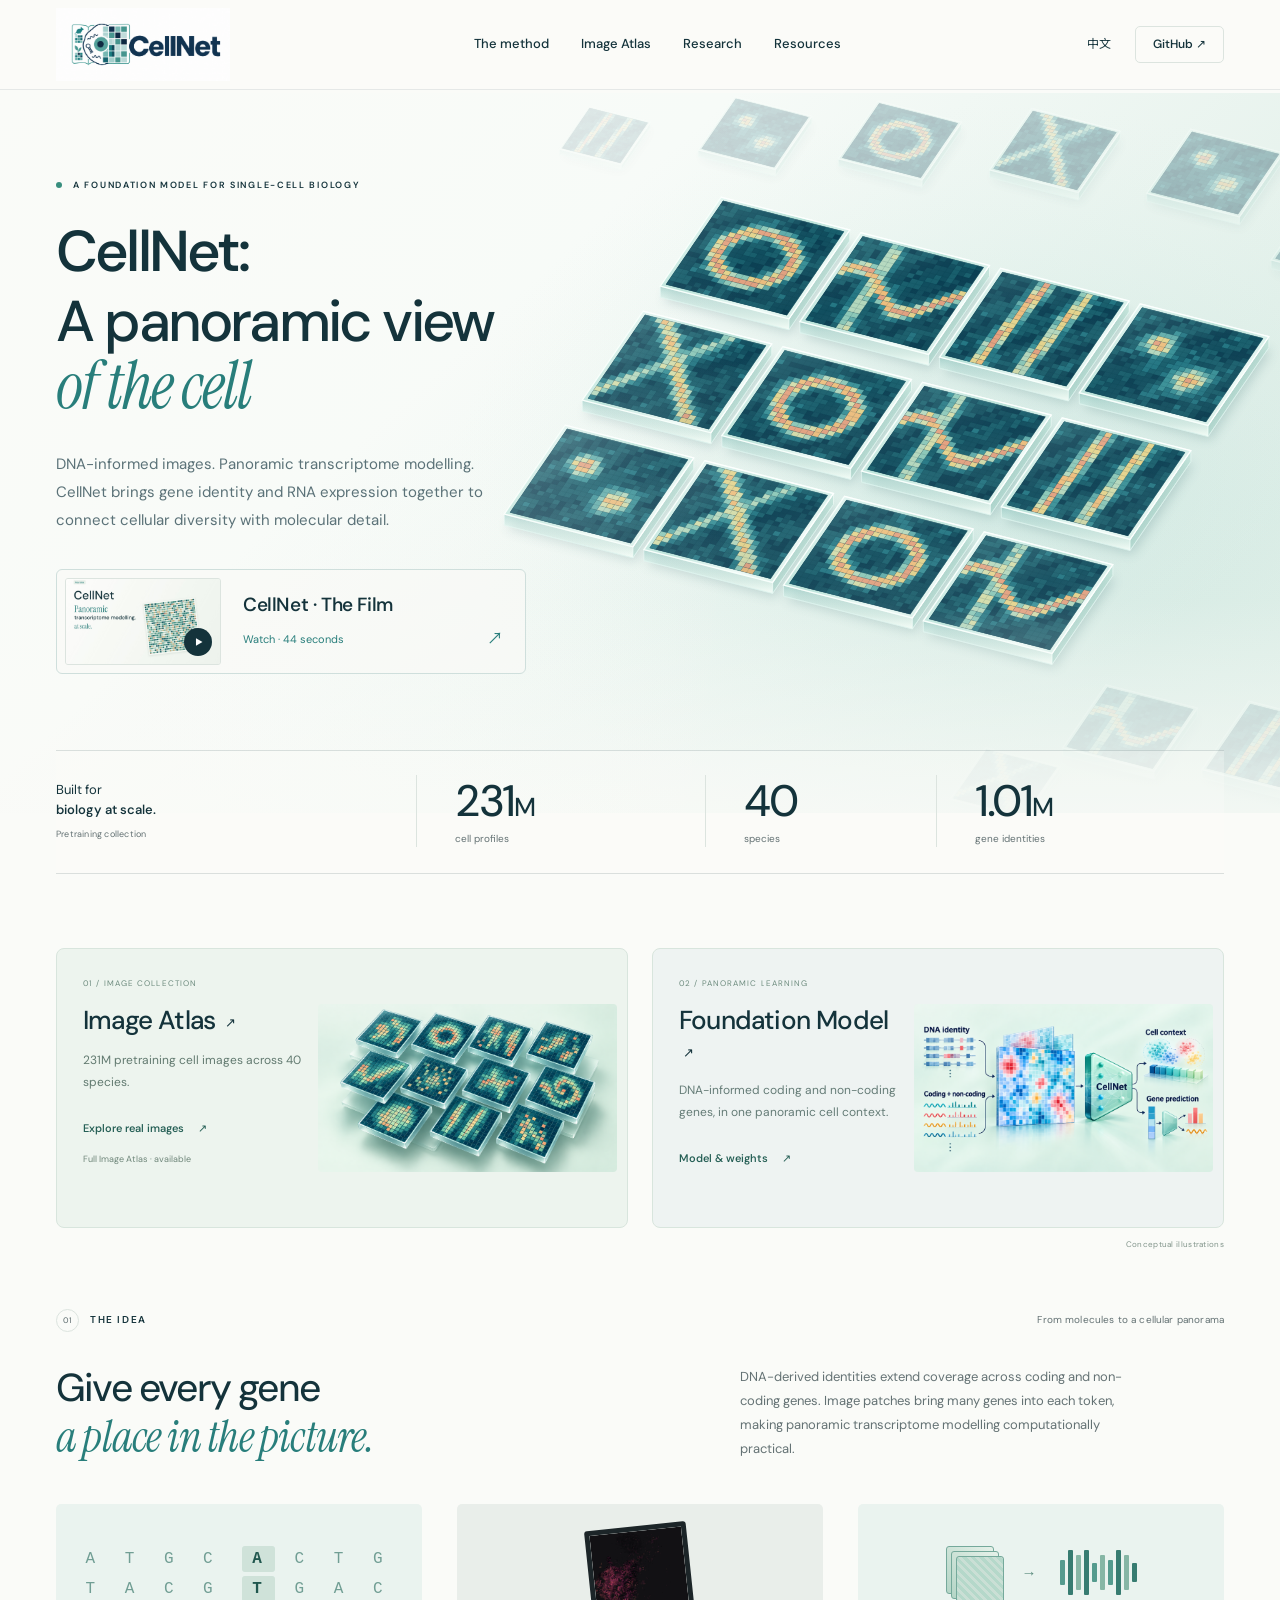
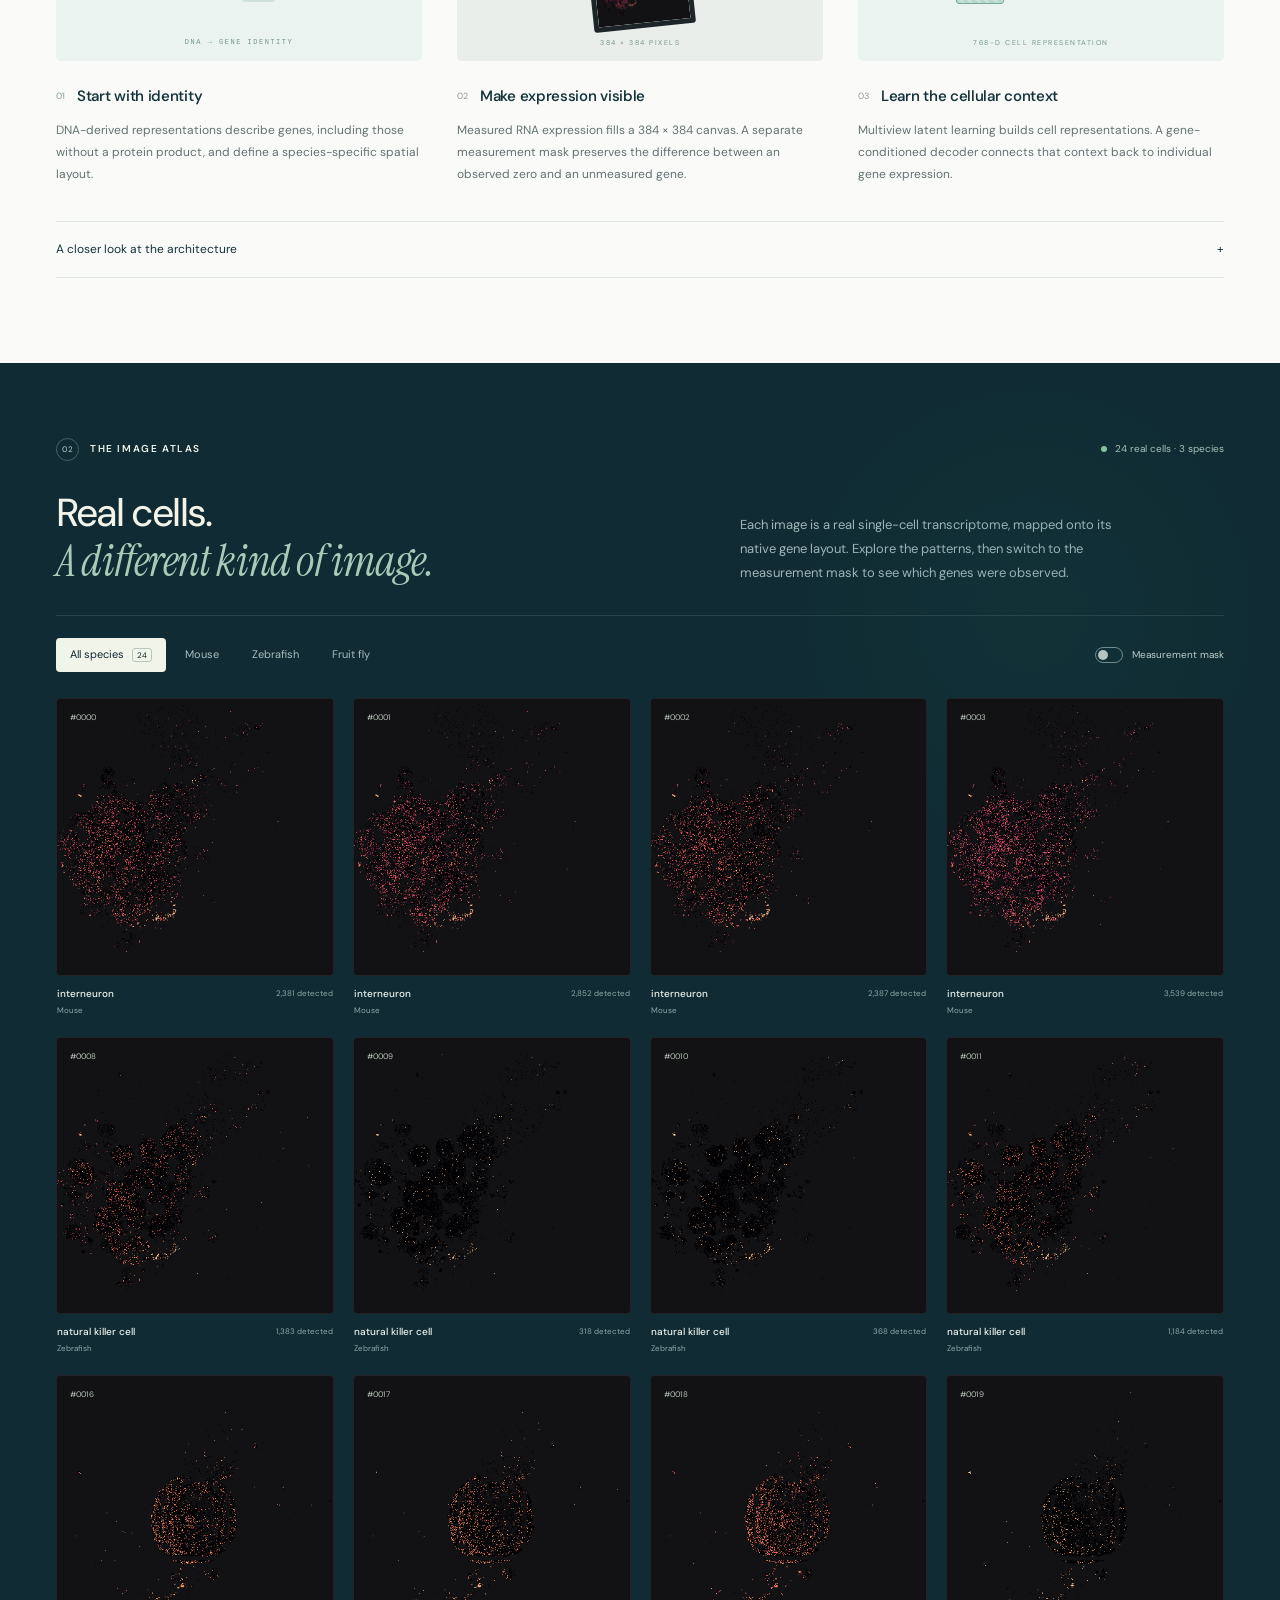
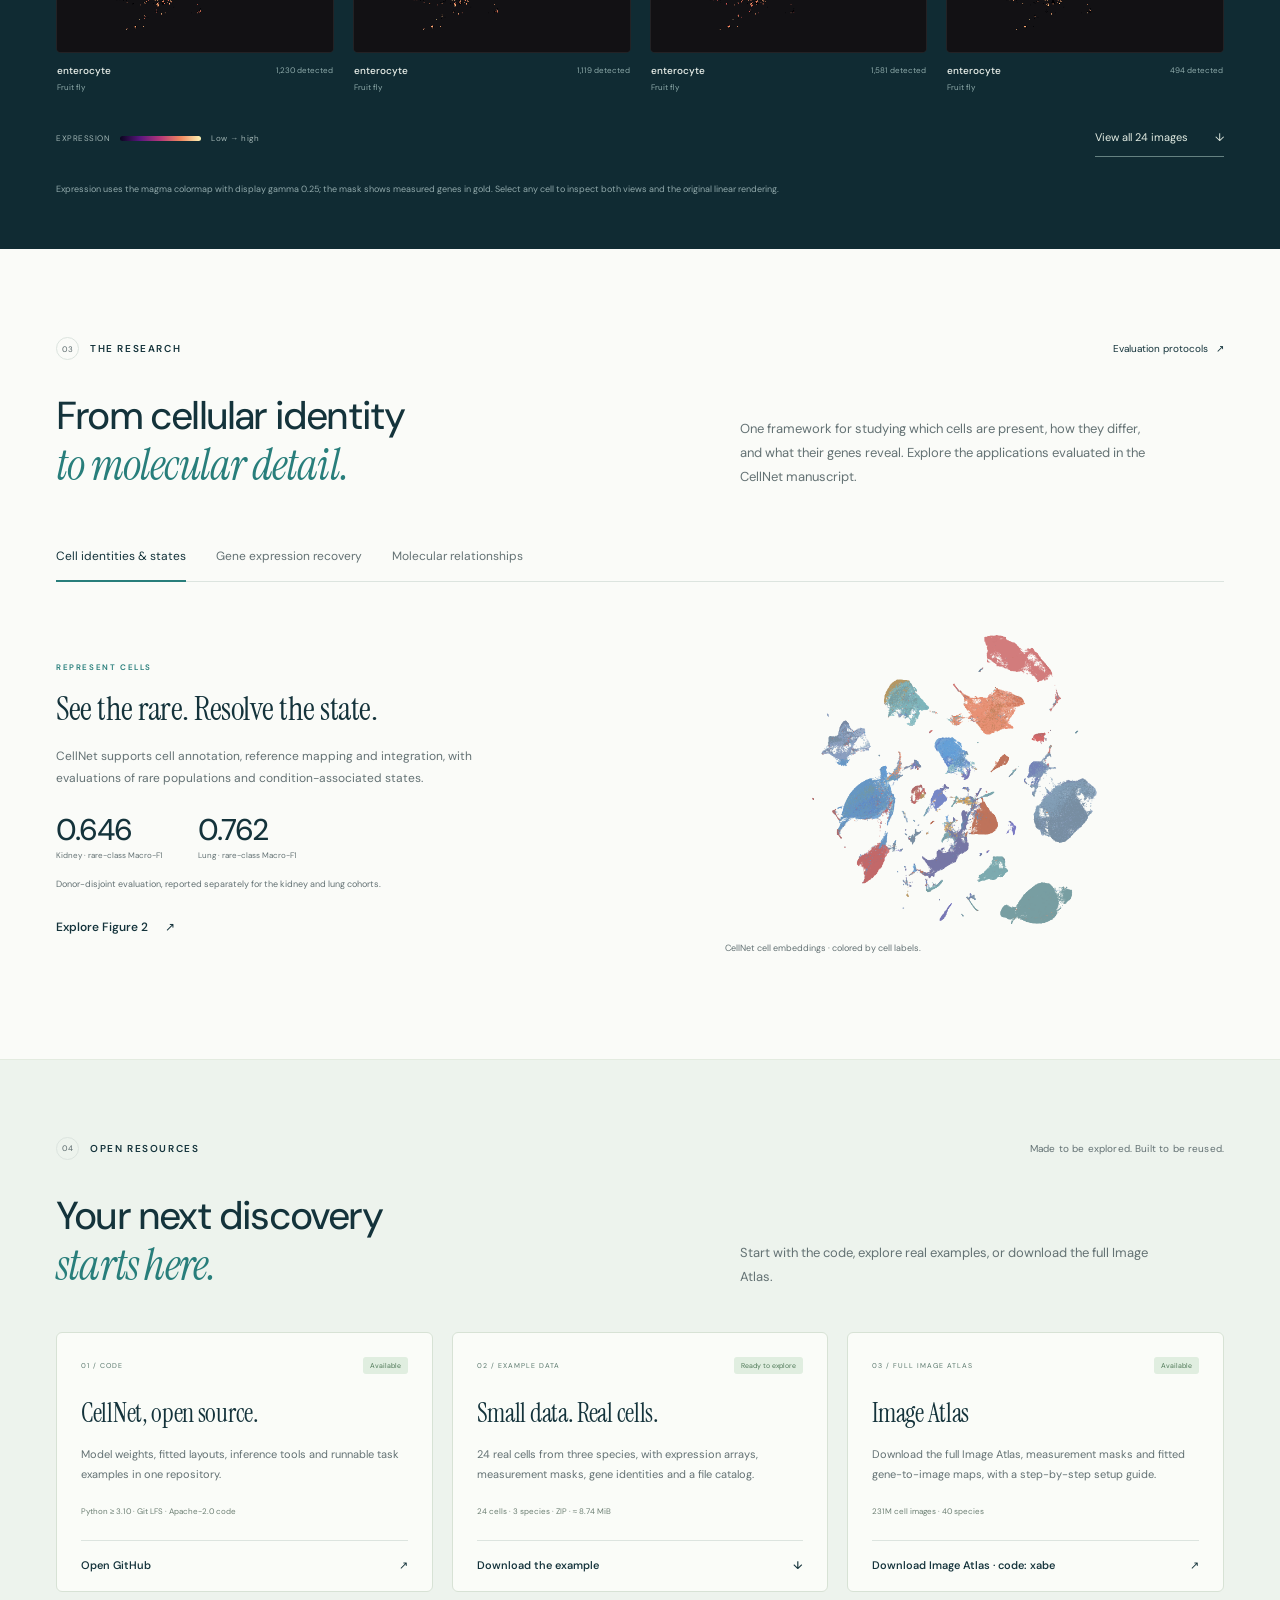
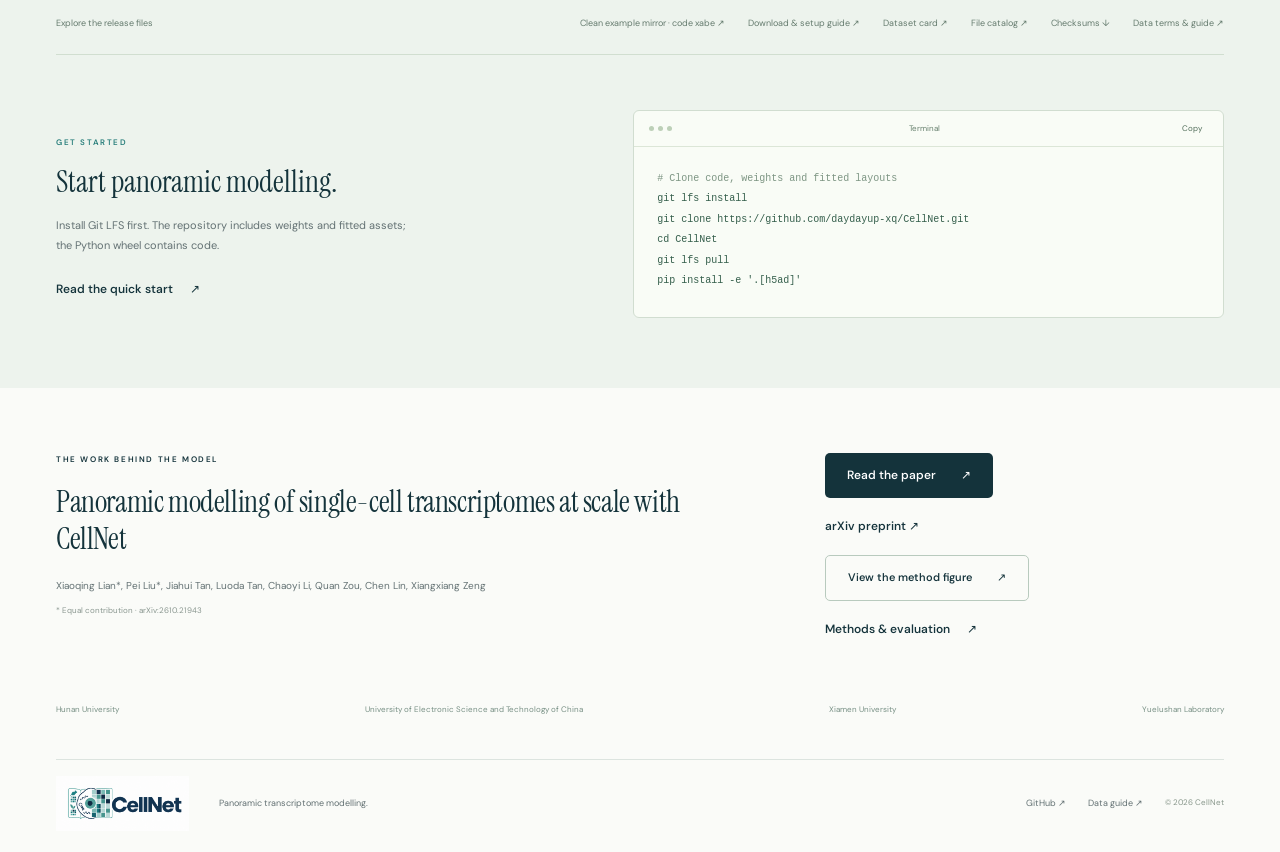
==== commit 4ddc1c2b: "Replace the soft raster background with precisely aligned vector grids" ====
--- a/index.html
+++ b/index.html
@@ -24,9 +24,9 @@
 }
   </script>
   <link rel="icon" href="assets/cellnet-logo.png" type="image/png">
-  <link rel="preload" as="image" href="assets/illustrations/hero-panorama-v1.webp">
+  <link rel="preload" as="image" href="assets/illustrations/hero-panorama-v2.svg">
   <link rel="stylesheet" href="styles.css">
-  <link rel="stylesheet" href="hero-resources.css?v=panorama-2">
+  <link rel="stylesheet" href="hero-resources.css?v=panorama-3">
   <link rel="stylesheet" href="film-entry.css?v=hero-film-1">
   <script src="app.js?v=8" defer></script>
   <title>CellNet | Single-cell transcriptome foundation model</title>
@@ -53,7 +53,7 @@
 
   <main id="main">
     <div class="panorama-intro">
-      <div class="hero-background" aria-hidden="true"><img src="assets/illustrations/hero-panorama-v1.webp" width="1672" height="941" alt="" fetchpriority="high" decoding="async"></div>
+      <div class="hero-background" aria-hidden="true"><img src="assets/illustrations/hero-panorama-v2.svg" width="2560" height="1440" alt="" fetchpriority="high" decoding="async"></div>
     <section class="hero section-shell">
       <div class="hero-copy">
         <div class="eyebrow"><span class="status-dot"></span><span data-en="A foundation model for single-cell biology" data-zh="面向单细胞生物学的基础模型">A foundation model for single-cell biology</span></div>
--- a/hero-resources.css
+++ b/hero-resources.css
@@ -5,7 +5,7 @@
   z-index: 3;
   background: rgb(250 251 248 / 42%);
   border-bottom-color: rgb(20 51 59 / 9%);
-  backdrop-filter: blur(10px);
+  backdrop-filter: none;
 }
 .panorama-intro {
   position: relative;
@@ -18,9 +18,9 @@
   z-index: -1;
   overflow: hidden;
   pointer-events: none;
-  background: #f4faf7;
+  background: #fafbf8;
 }
-.hero-background img { width: 100%; height: 100%; object-fit: cover; object-position: center 48%; }
+.hero-background img { width: 100%; height: 100%; object-fit: contain; object-position: right center; }
 .hero-background::after {
   content: "";
   position: absolute;
@@ -43,10 +43,10 @@
   margin: 29px 0 30px;
 }
 .hero-model-name { display: block; line-height: 1.08; margin-bottom: 8px; font-weight: 550; }
-.hero-description { max-width: 500px; line-height: 1.85; color: #5b7278; }
+.hero-description { max-width: 460px; line-height: 1.85; color: #5b7278; }
 .hero .eyebrow { font-size: 9px; letter-spacing: 1.7px; }
 .hero .film-entry { max-width: 470px; margin-top: 34px; }
-.hero .film-entry-link { background: rgb(250 251 248 / 64%); backdrop-filter: blur(8px); border-color: #cfdfdc; }
+.hero .film-entry-link { background: rgb(250 251 248 / 64%); backdrop-filter: none; border-color: #cfdfdc; }
 .hero .film-entry-link:hover { background: rgb(244 250 246 / 90%); border-color: #89b7ab; }
 .panorama-intro .scale-band {
   position: relative;
@@ -118,7 +118,7 @@
   .hero .eyebrow { font-size: 7px; letter-spacing: 1px; }
   .hero .film-entry { margin-top: 28px; max-width: 440px; }
   .hero-background { inset: 360px 0 0; }
-  .hero-background img { object-position: 69% center; }
+  .hero-background img { object-fit: cover; object-position: 69% center; }
   .hero-background::after { background: linear-gradient(180deg, #fafbf8, rgb(250 251 248 / 5%) 33%, rgb(250 251 248 / 5%) 53%, #fafbf8 96%); }
   .panorama-intro { padding-bottom: 24px; }
   .panorama-intro .scale-band { padding-block: 20px; }
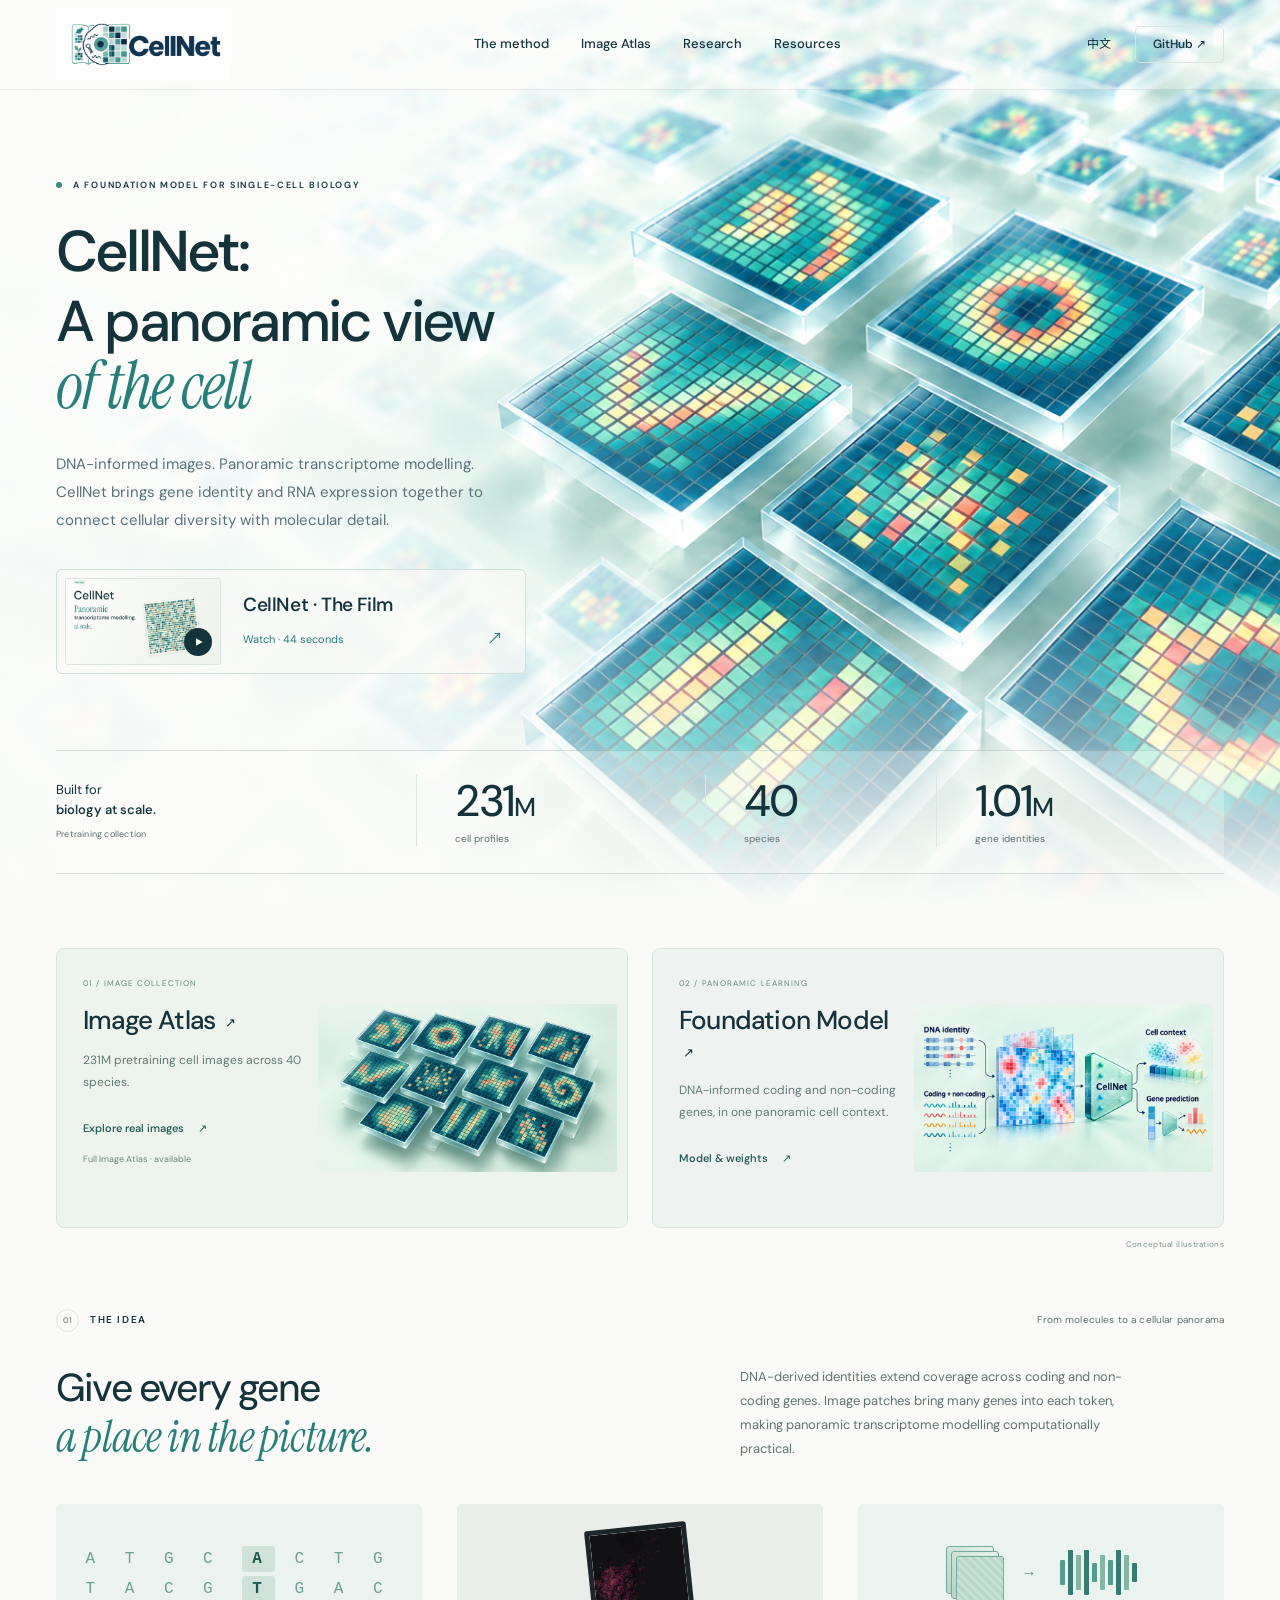
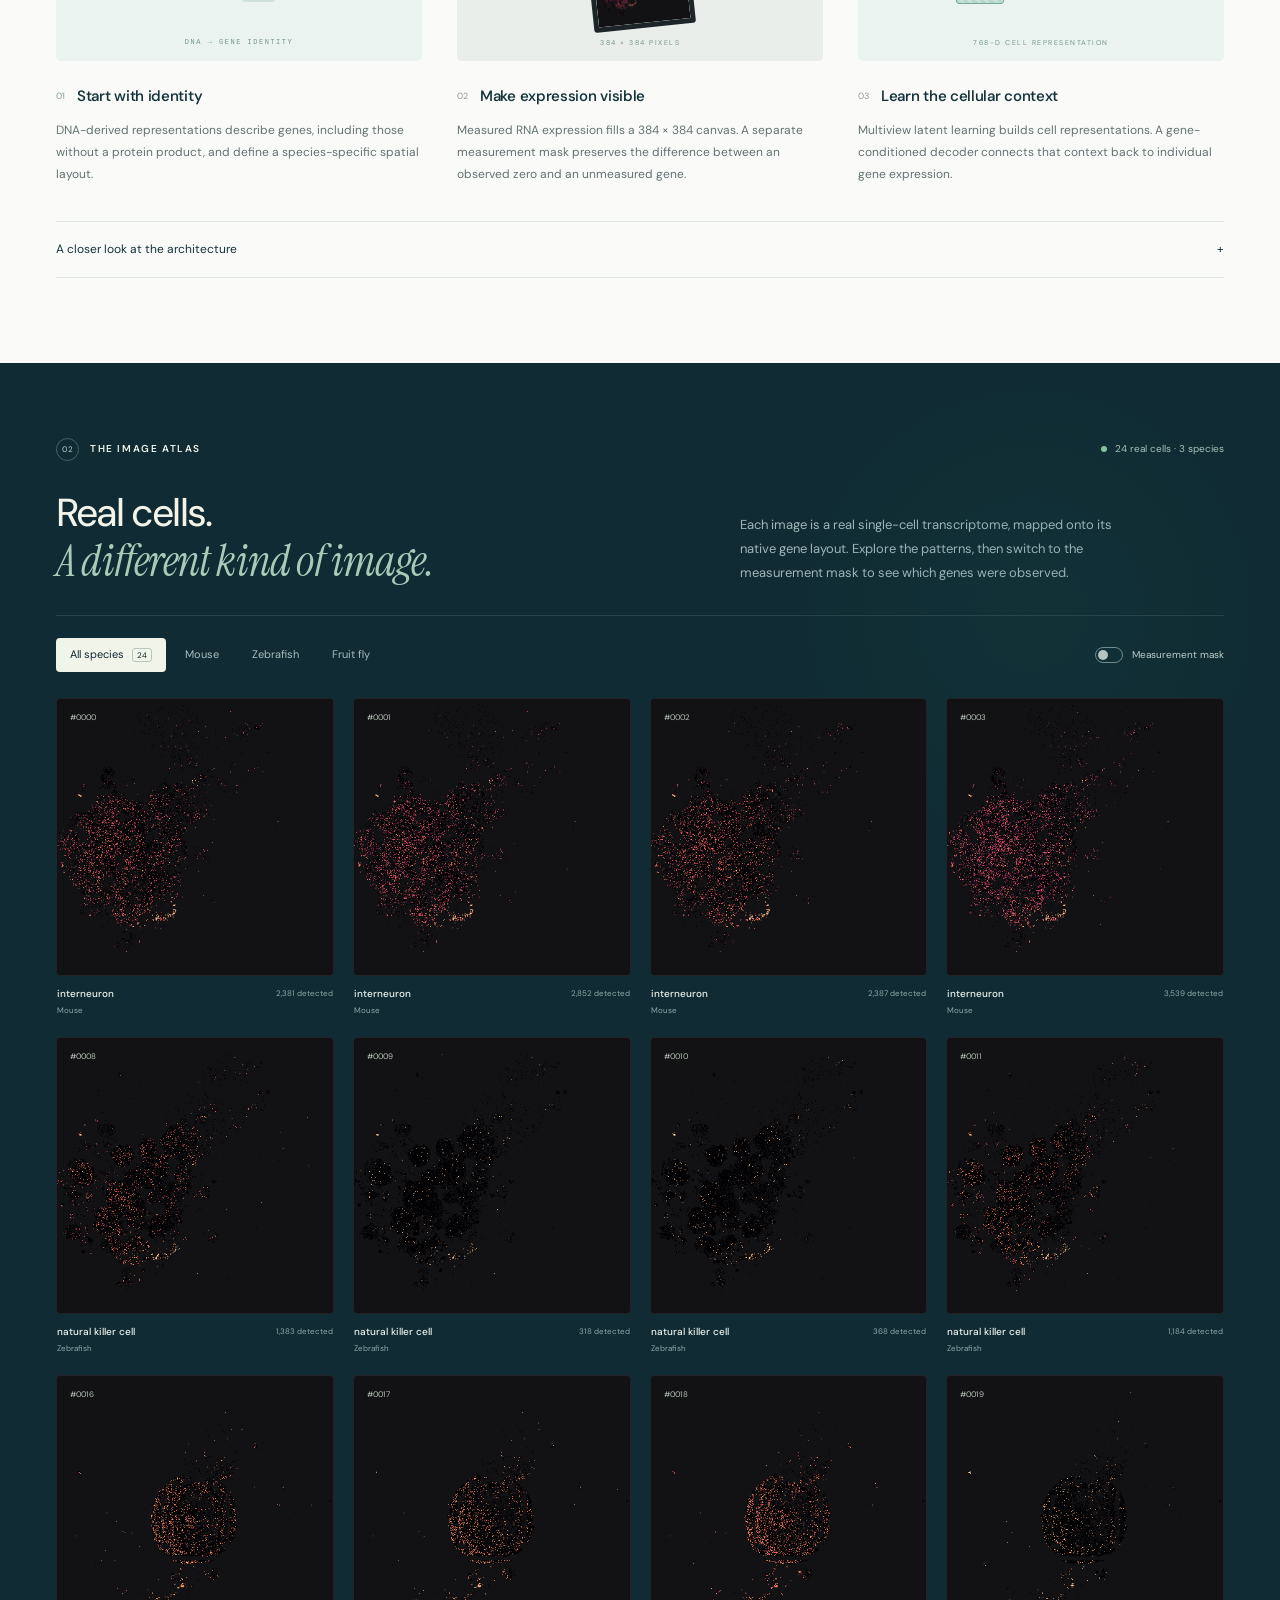
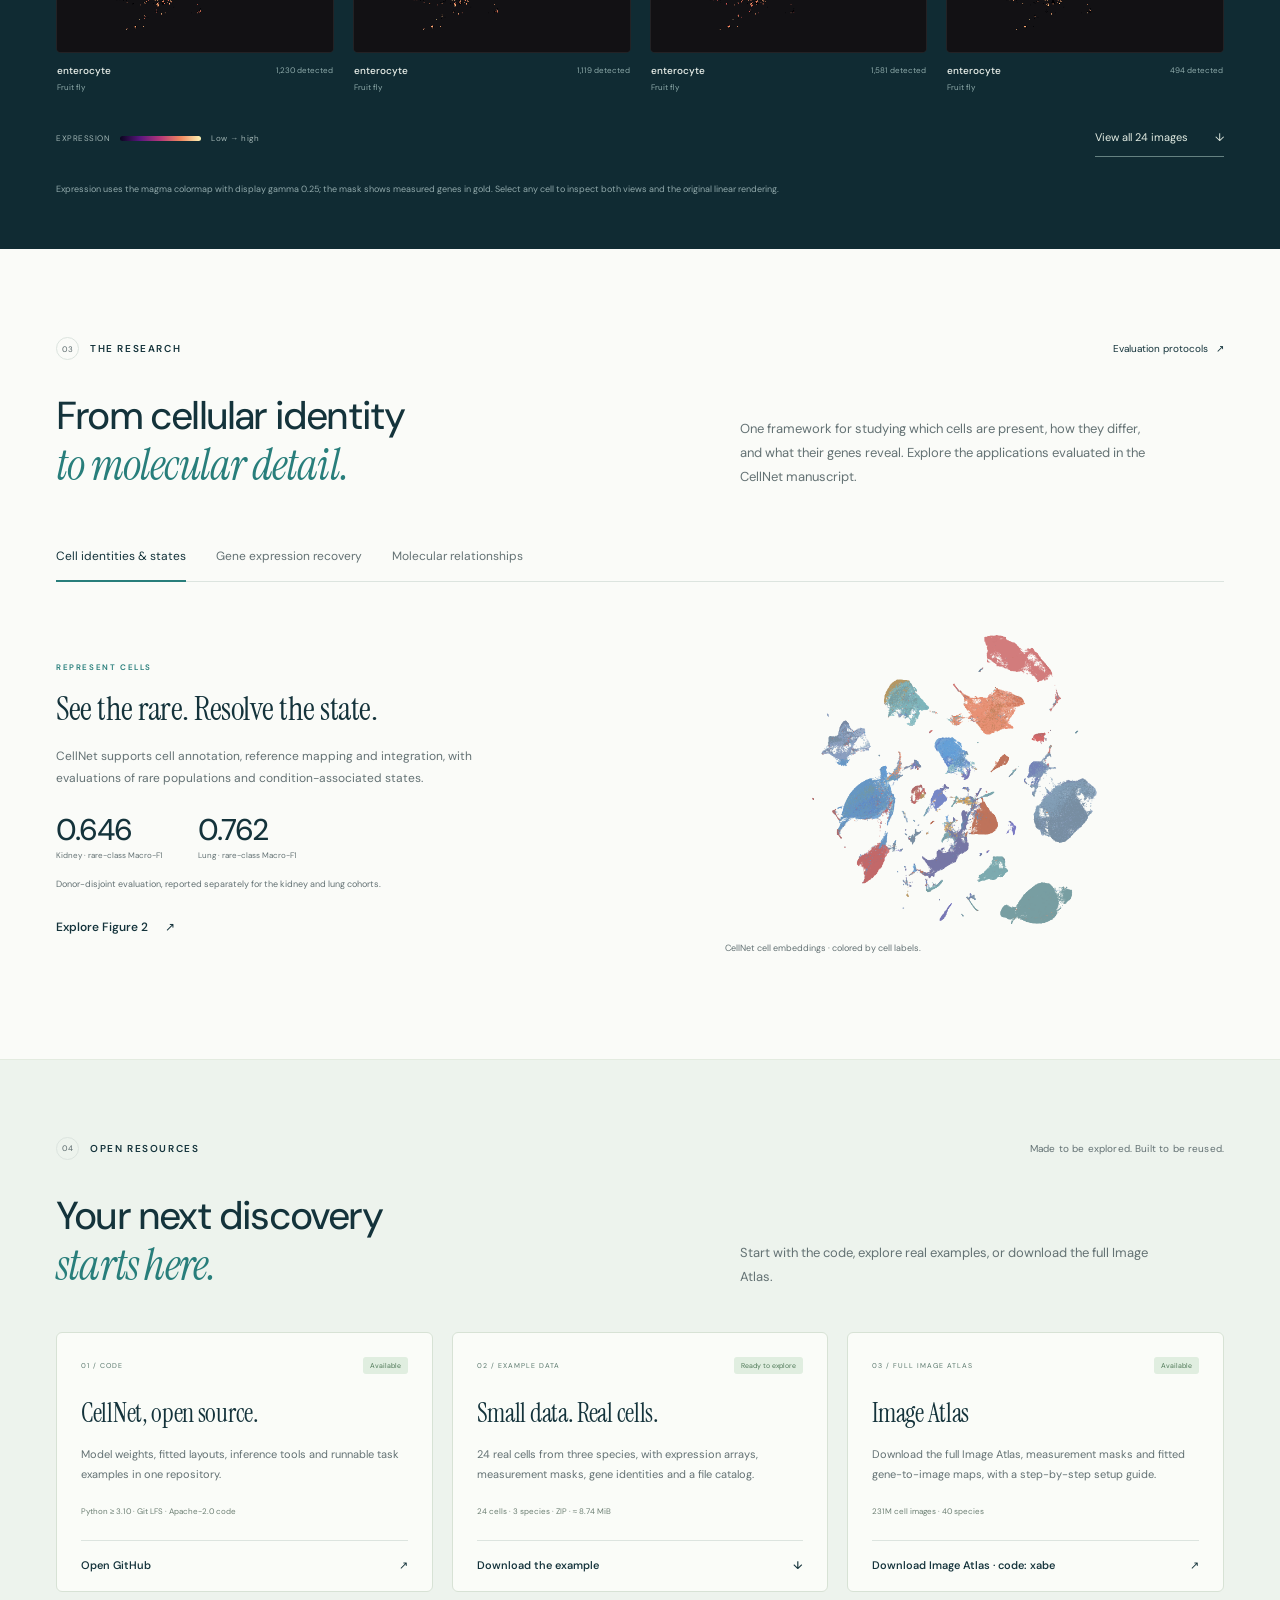
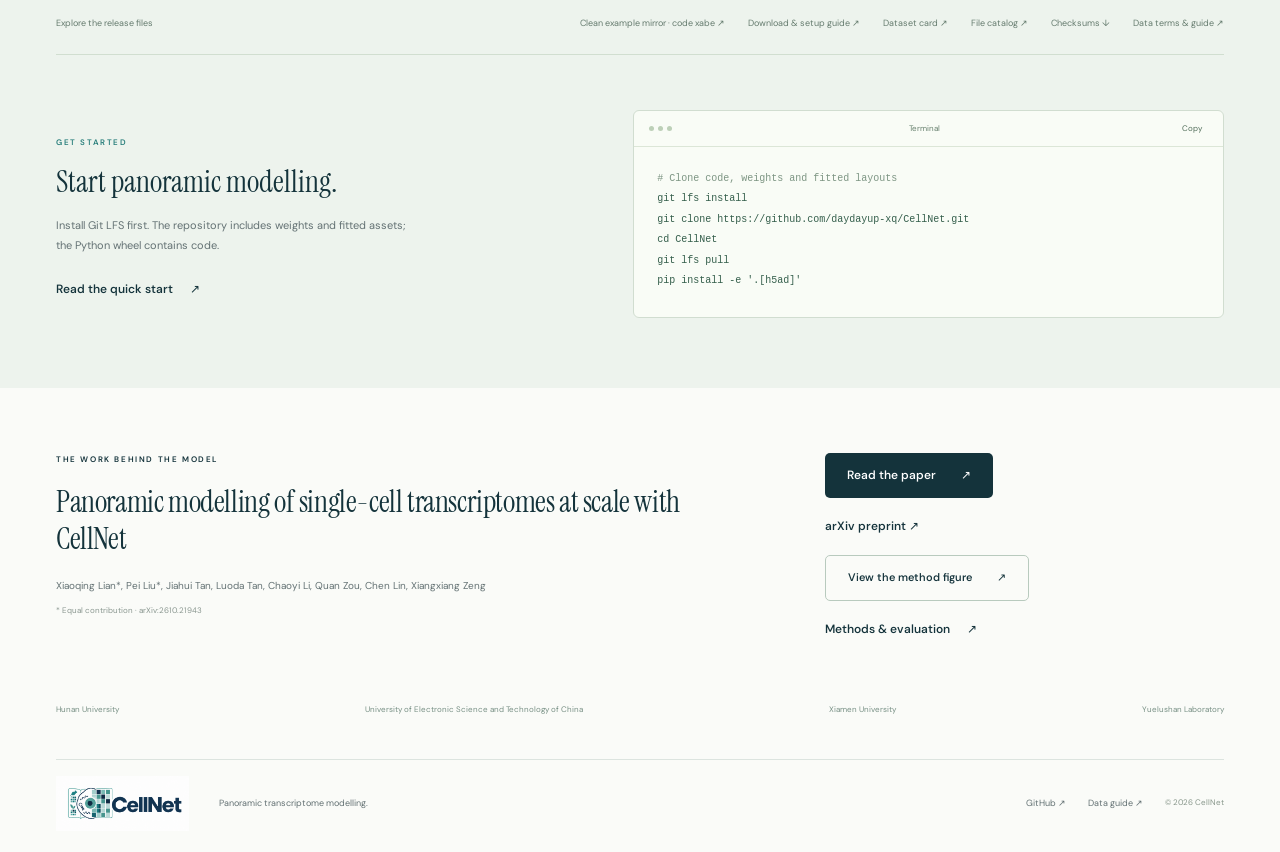
==== commit d6fc8728: "Restore an immersive panoramic background from curated generated images" ====
--- a/index.html
+++ b/index.html
@@ -24,9 +24,9 @@
 }
   </script>
   <link rel="icon" href="assets/cellnet-logo.png" type="image/png">
-  <link rel="preload" as="image" href="assets/illustrations/hero-panorama-v2.svg">
+  <link rel="preload" as="image" href="assets/illustrations/hero-panorama-v3.webp">
   <link rel="stylesheet" href="styles.css">
-  <link rel="stylesheet" href="hero-resources.css?v=panorama-3">
+  <link rel="stylesheet" href="hero-resources.css?v=panorama-4">
   <link rel="stylesheet" href="film-entry.css?v=hero-film-1">
   <script src="app.js?v=8" defer></script>
   <title>CellNet | Single-cell transcriptome foundation model</title>
@@ -53,7 +53,7 @@
 
   <main id="main">
     <div class="panorama-intro">
-      <div class="hero-background" aria-hidden="true"><img src="assets/illustrations/hero-panorama-v2.svg" width="2560" height="1440" alt="" fetchpriority="high" decoding="async"></div>
+      <div class="hero-background" aria-hidden="true"><img src="assets/illustrations/hero-panorama-v3.webp" width="1672" height="941" alt="" fetchpriority="high" decoding="async"></div>
     <section class="hero section-shell">
       <div class="hero-copy">
         <div class="eyebrow"><span class="status-dot"></span><span data-en="A foundation model for single-cell biology" data-zh="面向单细胞生物学的基础模型">A foundation model for single-cell biology</span></div>
--- a/hero-resources.css
+++ b/hero-resources.css
@@ -20,7 +20,7 @@
   pointer-events: none;
   background: #fafbf8;
 }
-.hero-background img { width: 100%; height: 100%; object-fit: contain; object-position: right center; }
+.hero-background img { width: 100%; height: 100%; object-fit: cover; object-position: center 48%; }
 .hero-background::after {
   content: "";
   position: absolute;
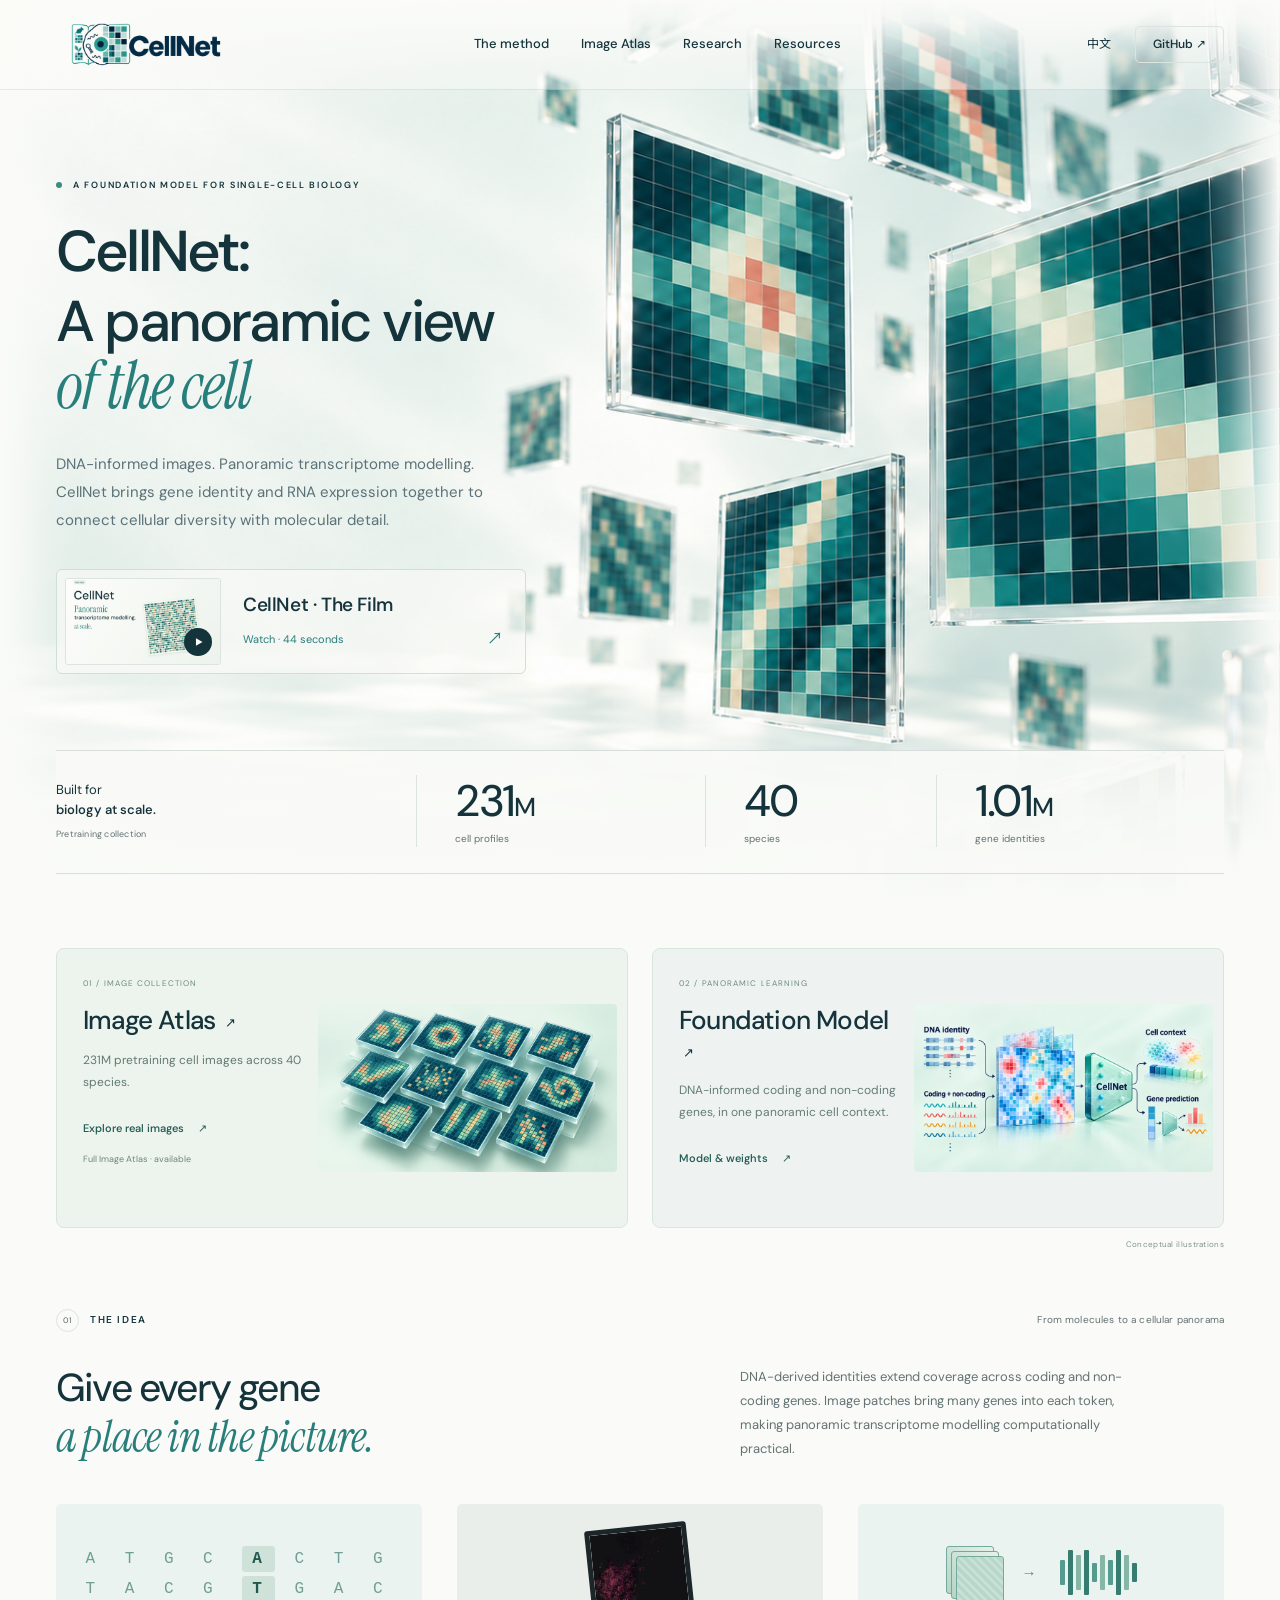
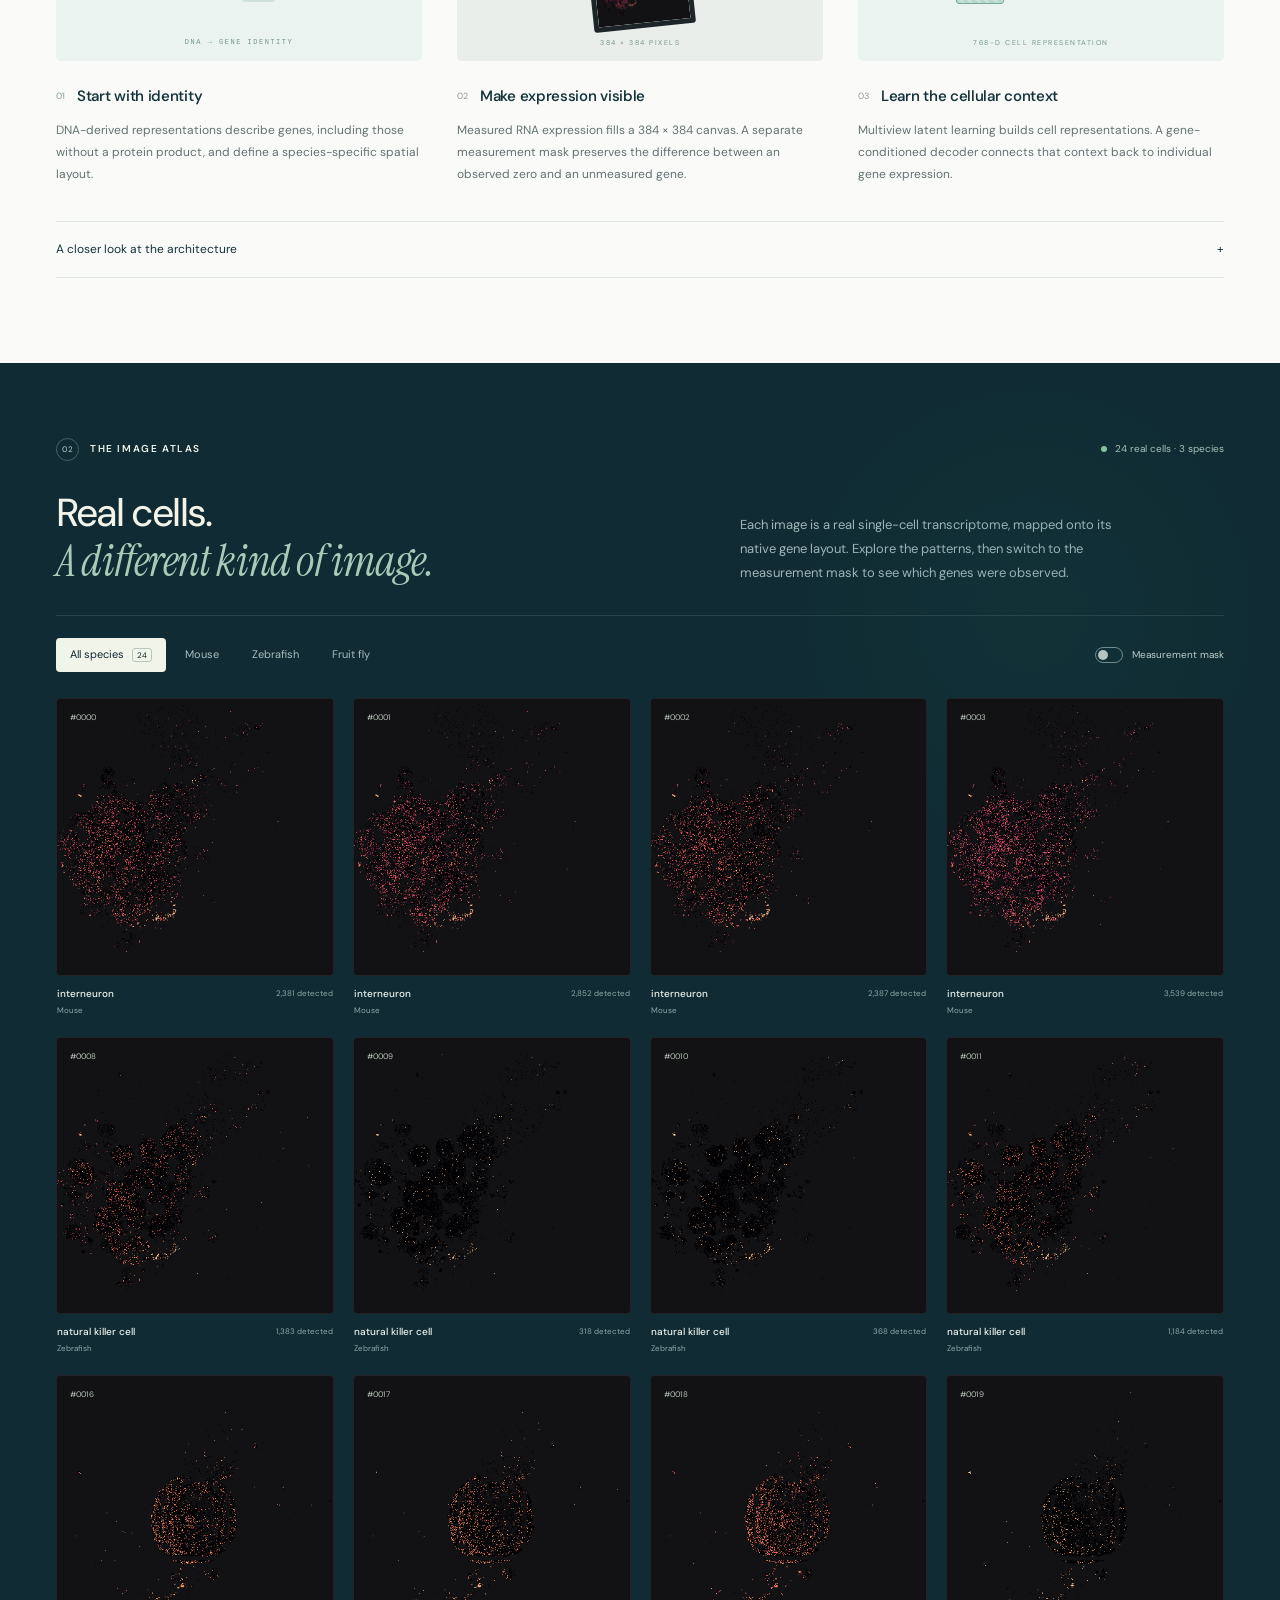
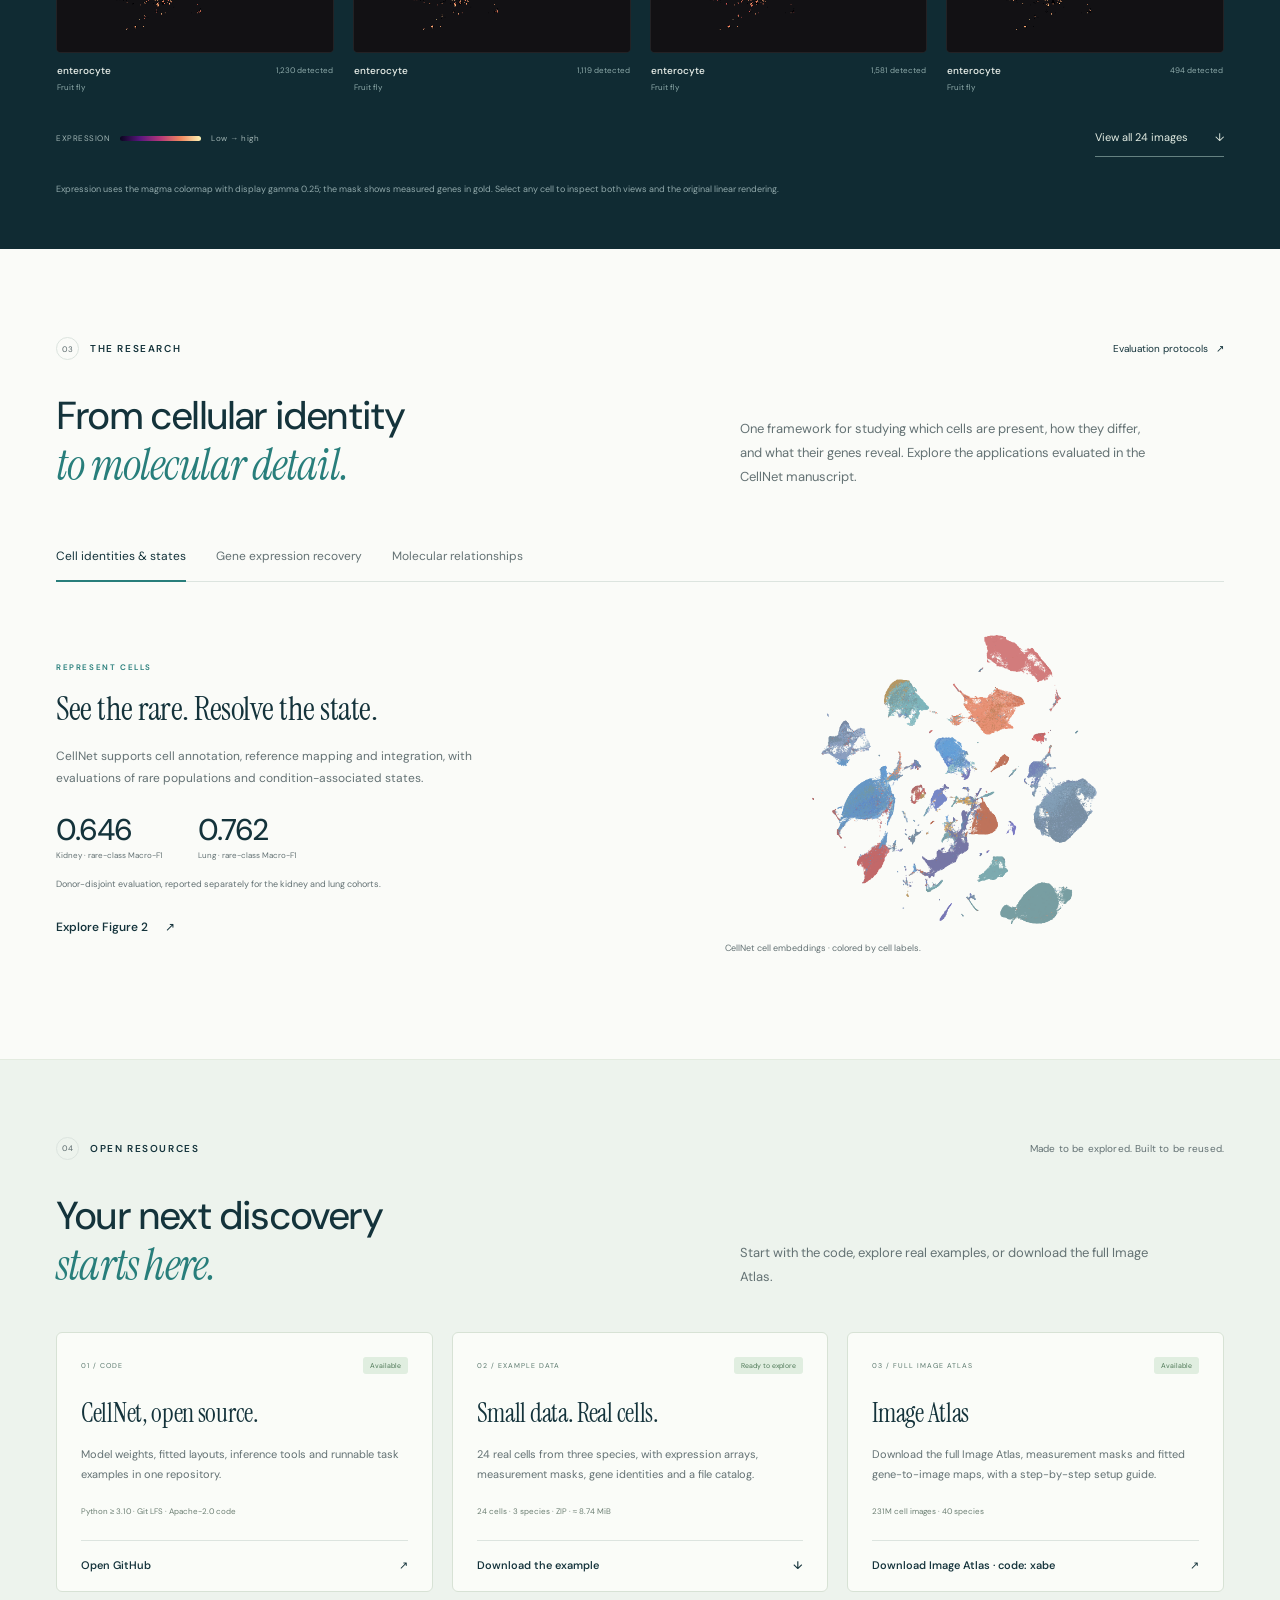
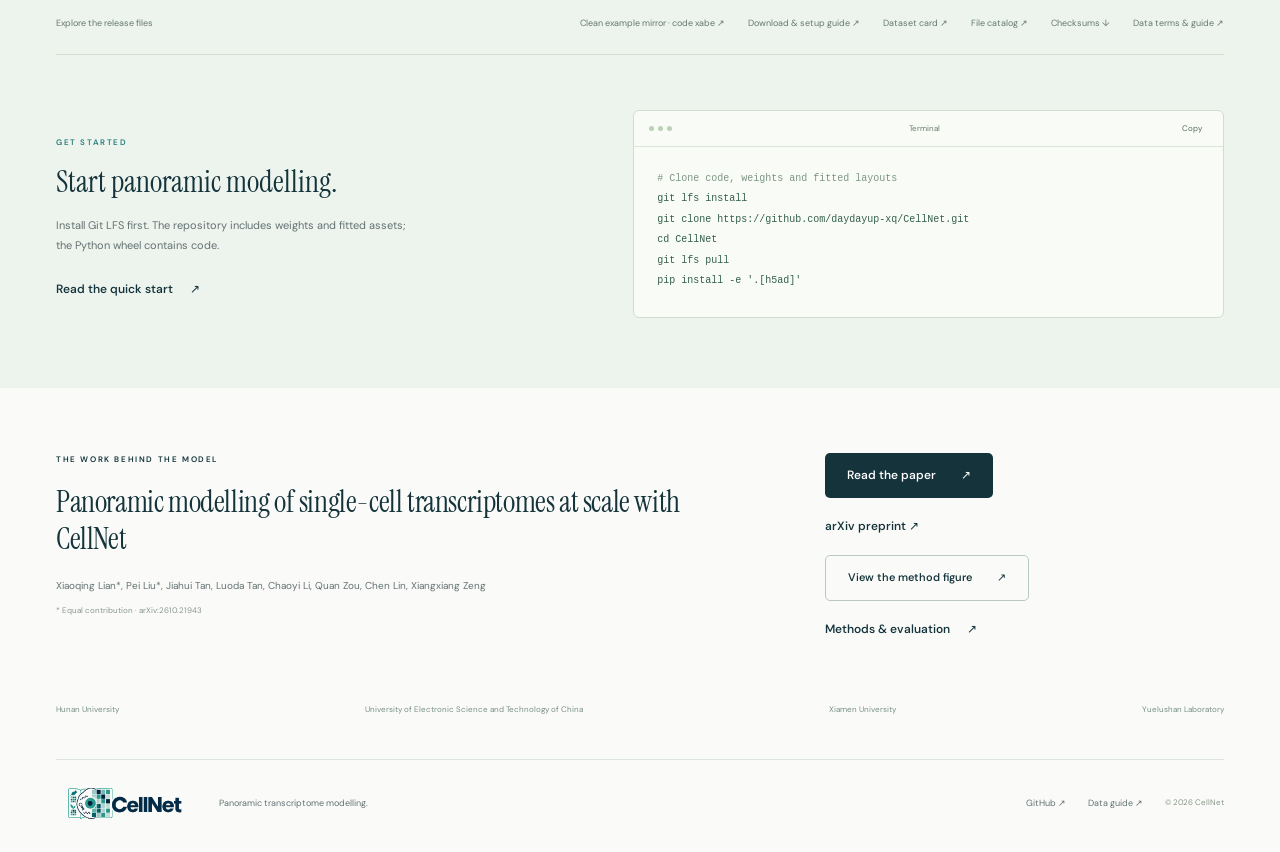
==== commit b18f32d3: "Publish branded panorama, soft edges and transparent website logo" ====
--- a/index.html
+++ b/index.html
@@ -23,10 +23,10 @@
   "description": "Panoramic modelling of single-cell transcriptomes with DNA-derived gene identities and measured RNA expression."
 }
   </script>
-  <link rel="icon" href="assets/cellnet-logo.png" type="image/png">
-  <link rel="preload" as="image" href="assets/illustrations/hero-panorama-v3.webp">
+  <link rel="icon" href="assets/cellnet-logo-transparent.png" type="image/png">
+  <link rel="preload" as="image" href="assets/illustrations/hero-panorama-v7.webp">
   <link rel="stylesheet" href="styles.css">
-  <link rel="stylesheet" href="hero-resources.css?v=panorama-4">
+  <link rel="stylesheet" href="hero-resources.css?v=panorama-8">
   <link rel="stylesheet" href="film-entry.css?v=hero-film-1">
   <script src="app.js?v=8" defer></script>
   <title>CellNet | Single-cell transcriptome foundation model</title>
@@ -34,7 +34,7 @@
 <body>
   <a class="skip-link" href="#main" data-en="Skip to content" data-zh="跳至正文">Skip to content</a>
   <header class="site-header">
-    <a class="brand" href="#" aria-label="CellNet home"><img src="assets/cellnet-logo.png" width="1942" height="809" alt="CellNet"></a>
+    <a class="brand" href="#" aria-label="CellNet home"><img src="assets/cellnet-logo-transparent.png" width="1944" height="809" alt="CellNet"></a>
     <nav class="desktop-nav" aria-label="Main navigation">
       <a href="#method" data-en="The method" data-zh="方法">The method</a>
       <a href="#gallery" data-en="Image Atlas" data-zh="图像画廊">Image Atlas</a>
@@ -53,7 +53,7 @@
 
   <main id="main">
     <div class="panorama-intro">
-      <div class="hero-background" aria-hidden="true"><img src="assets/illustrations/hero-panorama-v3.webp" width="1672" height="941" alt="" fetchpriority="high" decoding="async"></div>
+      <div class="hero-background" aria-hidden="true"><img src="assets/illustrations/hero-panorama-v7.webp" width="1672" height="941" alt="" fetchpriority="high" decoding="async"></div>
     <section class="hero section-shell">
       <div class="hero-copy">
         <div class="eyebrow"><span class="status-dot"></span><span data-en="A foundation model for single-cell biology" data-zh="面向单细胞生物学的基础模型">A foundation model for single-cell biology</span></div>
@@ -161,7 +161,7 @@
     <section class="paper-section section-shell"><div><span class="eyebrow" data-en="THE WORK BEHIND THE MODEL" data-zh="模型背后的研究">THE WORK BEHIND THE MODEL</span><h2 data-en="Panoramic modelling of single-cell transcriptomes at scale with CellNet" data-zh="CellNet：大规模单细胞转录组的全景建模">Panoramic modelling of single-cell transcriptomes at scale with CellNet</h2><p class="authors">Xiaoqing Lian*, Pei Liu*, Jiahui Tan, Luoda Tan, Chaoyi Li, Quan Zou, Chen Lin, Xiangxiang Zeng</p><p class="paper-note" data-en="* Equal contribution · arXiv:2610.21943" data-zh="* 同等贡献 · arXiv:2610.21943">* Equal contribution · arXiv:2610.21943</p></div><div class="paper-links"><a class="button primary" href="paper/"><span data-en="Read the paper" data-zh="阅读论文">Read the paper</span> ↗</a><a class="text-link" href="https://arxiv.org/abs/2610.21943" target="_blank" rel="noopener noreferrer">arXiv preprint ↗</a><a class="button outline" href="assets/figures/figure-1.pdf" target="_blank" rel="noopener noreferrer"><span data-en="View the method figure" data-zh="查看方法总览图">View the method figure</span> ↗</a><a class="text-link" href="https://github.com/daydayup-xq/CellNet/blob/main/docs/FIGURE_PROTOCOLS.md" target="_blank" rel="noopener noreferrer"><span data-en="Methods & evaluation" data-zh="方法与评测说明">Methods & evaluation</span> ↗</a></div></section>
     <div class="institutions section-shell"><span>Hunan University</span><span>University of Electronic Science and Technology of China</span><span>Xiamen University</span><span>Yuelushan Laboratory</span></div>
   </main>
-  <footer class="site-footer section-shell"><a class="brand footer-brand" href="#" aria-label="CellNet home"><img src="assets/cellnet-logo.png" alt="CellNet" width="1942" height="809" loading="lazy"></a><span data-en="Panoramic transcriptome modelling." data-zh="转录组的全景建模。">Panoramic transcriptome modelling.</span><div><a href="https://github.com/daydayup-xq/CellNet" target="_blank" rel="noopener noreferrer">GitHub ↗</a><a href="downloads/README.md" target="_blank" data-en="Data guide ↗" data-zh="数据指南 ↗">Data guide ↗</a><span>© 2026 CellNet</span></div></footer>
+  <footer class="site-footer section-shell"><a class="brand footer-brand" href="#" aria-label="CellNet home"><img src="assets/cellnet-logo-transparent.png" alt="CellNet" width="1944" height="809" loading="lazy"></a><span data-en="Panoramic transcriptome modelling." data-zh="转录组的全景建模。">Panoramic transcriptome modelling.</span><div><a href="https://github.com/daydayup-xq/CellNet" target="_blank" rel="noopener noreferrer">GitHub ↗</a><a href="downloads/README.md" target="_blank" data-en="Data guide ↗" data-zh="数据指南 ↗">Data guide ↗</a><span>© 2026 CellNet</span></div></footer>
   <dialog id="cell-dialog" class="cell-dialog" aria-labelledby="dialog-title"><div class="dialog-header"><div><span class="mini-label" data-en="REAL TRANSCRIPTOME IMAGE" data-zh="真实转录组图像">REAL TRANSCRIPTOME IMAGE</span><h2 id="dialog-title"></h2></div><button type="button" id="dialog-close" class="dialog-close" aria-label="Close image details">×</button></div><div class="dialog-images"><figure><img id="dialog-expression" alt="Selected cell expression image" width="384" height="384"><figcaption data-en="Expression · native gene layout" data-zh="表达量 · 原始基因布局">Expression · native gene layout</figcaption></figure><figure><img id="dialog-mask" alt="Selected cell measurement mask" width="384" height="384"><figcaption data-en="Measurement mask · measured genes in gold" data-zh="测量掩码 · 金色代表已测量基因">Measurement mask · measured genes in gold</figcaption></figure></div><div id="dialog-metadata" class="dialog-metadata"></div><div class="dialog-controls"><label><input type="checkbox" id="linear-toggle"><span data-en="Original linear display (gamma 1)" data-zh="原始线性显示（伽马 1）">Original linear display (gamma 1)</span></label><a id="dialog-download" download data-en="Download displayed image ↓" data-zh="下载当前图像 ↓">Download displayed image ↓</a></div><p class="dialog-note" data-en="Saved transcriptome images use the native gene layout. Switch between the expression display (gamma 0.25) and original linear display (gamma 1)." data-zh="转录组图像使用原始基因布局。表达图的显示伽马为 0.25，可切换至原始线性显示（伽马 1）。">Saved transcriptome images use the native gene layout. Switch between the expression display (gamma 0.25) and original linear display (gamma 1).</p></dialog>
   <div class="toast" id="toast" role="status" hidden></div>
 </body>
--- a/hero-resources.css
+++ b/hero-resources.css
@@ -13,6 +13,9 @@
   padding-bottom: 32px;
 }
 .hero-background {
+  --hero-fade-top: 110px;
+  --hero-fade-bottom: clamp(190px, 19vw, 280px);
+  --hero-fade-side: clamp(42px, 6vw, 110px);
   position: absolute;
   inset: -90px 0 0;
   z-index: -1;
@@ -25,8 +28,12 @@
   content: "";
   position: absolute;
   inset: 0;
-  background: linear-gradient(90deg, rgb(250 251 248 / 58%), rgb(250 251 248 / 22%) 36%, transparent 58%),
-    linear-gradient(0deg, #fafbf8, rgb(250 251 248 / 5%) 34%, transparent 70%);
+  background:
+    linear-gradient(180deg, var(--paper) 0%, rgb(250 251 248 / 90%) 20%, rgb(250 251 248 / 50%) 48%, rgb(250 251 248 / 12%) 76%, rgb(250 251 248 / 0%) 100%) top / 100% var(--hero-fade-top) no-repeat,
+    linear-gradient(0deg, var(--paper) 0%, rgb(250 251 248 / 98%) 18%, rgb(250 251 248 / 76%) 40%, rgb(250 251 248 / 32%) 65%, rgb(250 251 248 / 6%) 86%, rgb(250 251 248 / 0%) 100%) bottom / 100% var(--hero-fade-bottom) no-repeat,
+    linear-gradient(90deg, var(--paper) 0%, rgb(250 251 248 / 75%) 25%, rgb(250 251 248 / 22%) 65%, rgb(250 251 248 / 0%) 100%) left / var(--hero-fade-side) 100% no-repeat,
+    linear-gradient(270deg, var(--paper) 0%, rgb(250 251 248 / 75%) 25%, rgb(250 251 248 / 22%) 65%, rgb(250 251 248 / 0%) 100%) right / var(--hero-fade-side) 100% no-repeat;
+  box-shadow: inset 0 -2px 0 var(--paper);
 }
 .hero {
   display: flex;
@@ -53,7 +60,7 @@
   z-index: 1;
   padding-block: 24px 26px;
   border-color: rgb(20 51 59 / 14%);
-  background: rgb(250 251 248 / 28%);
+  background: rgb(250 251 248 / 90%);
 }
 .panorama-intro .scale-stat strong { font-size: 44px; }
 .resource-overview { padding-top: 42px; }
@@ -100,7 +107,6 @@
   .hero h1 { font-size: clamp(43px, 5.3vw, 57px); }
   .hero-description { font-size: 14px; }
   .hero .eyebrow { font-size: 8px; letter-spacing: 1px; }
-  .hero-background::after { background: linear-gradient(90deg, rgb(250 251 248 / 85%), rgb(250 251 248 / 35%) 47%, transparent 78%), linear-gradient(0deg, #fafbf8, transparent 45%); }
   .hero-resource { grid-template-columns: 1fr; grid-template-rows: 1fr auto; min-height: 0; align-items: stretch; }
   .hero-resource-copy { padding: 26px 26px 0; }
   .hero-resource-copy > p { max-width: none; }
@@ -117,9 +123,14 @@
   .hero-description { max-width: 490px; font-size: 14px; }
   .hero .eyebrow { font-size: 7px; letter-spacing: 1px; }
   .hero .film-entry { margin-top: 28px; max-width: 440px; }
-  .hero-background { inset: 360px 0 0; }
-  .hero-background img { object-fit: cover; object-position: 69% center; }
-  .hero-background::after { background: linear-gradient(180deg, #fafbf8, rgb(250 251 248 / 5%) 33%, rgb(250 251 248 / 5%) 53%, #fafbf8 96%); }
+  .hero .film-entry-link { background: rgb(250 251 248 / 94%); }
+  .hero-background {
+    --hero-fade-top: 150px;
+    --hero-fade-bottom: 145px;
+    --hero-fade-side: 28px;
+    inset: 360px 0 0;
+  }
+  .hero-background img { object-fit: cover; object-position: 78% center; }
   .panorama-intro { padding-bottom: 24px; }
   .panorama-intro .scale-band { padding-block: 20px; }
   .panorama-intro .scale-stat strong { font-size: 36px; }
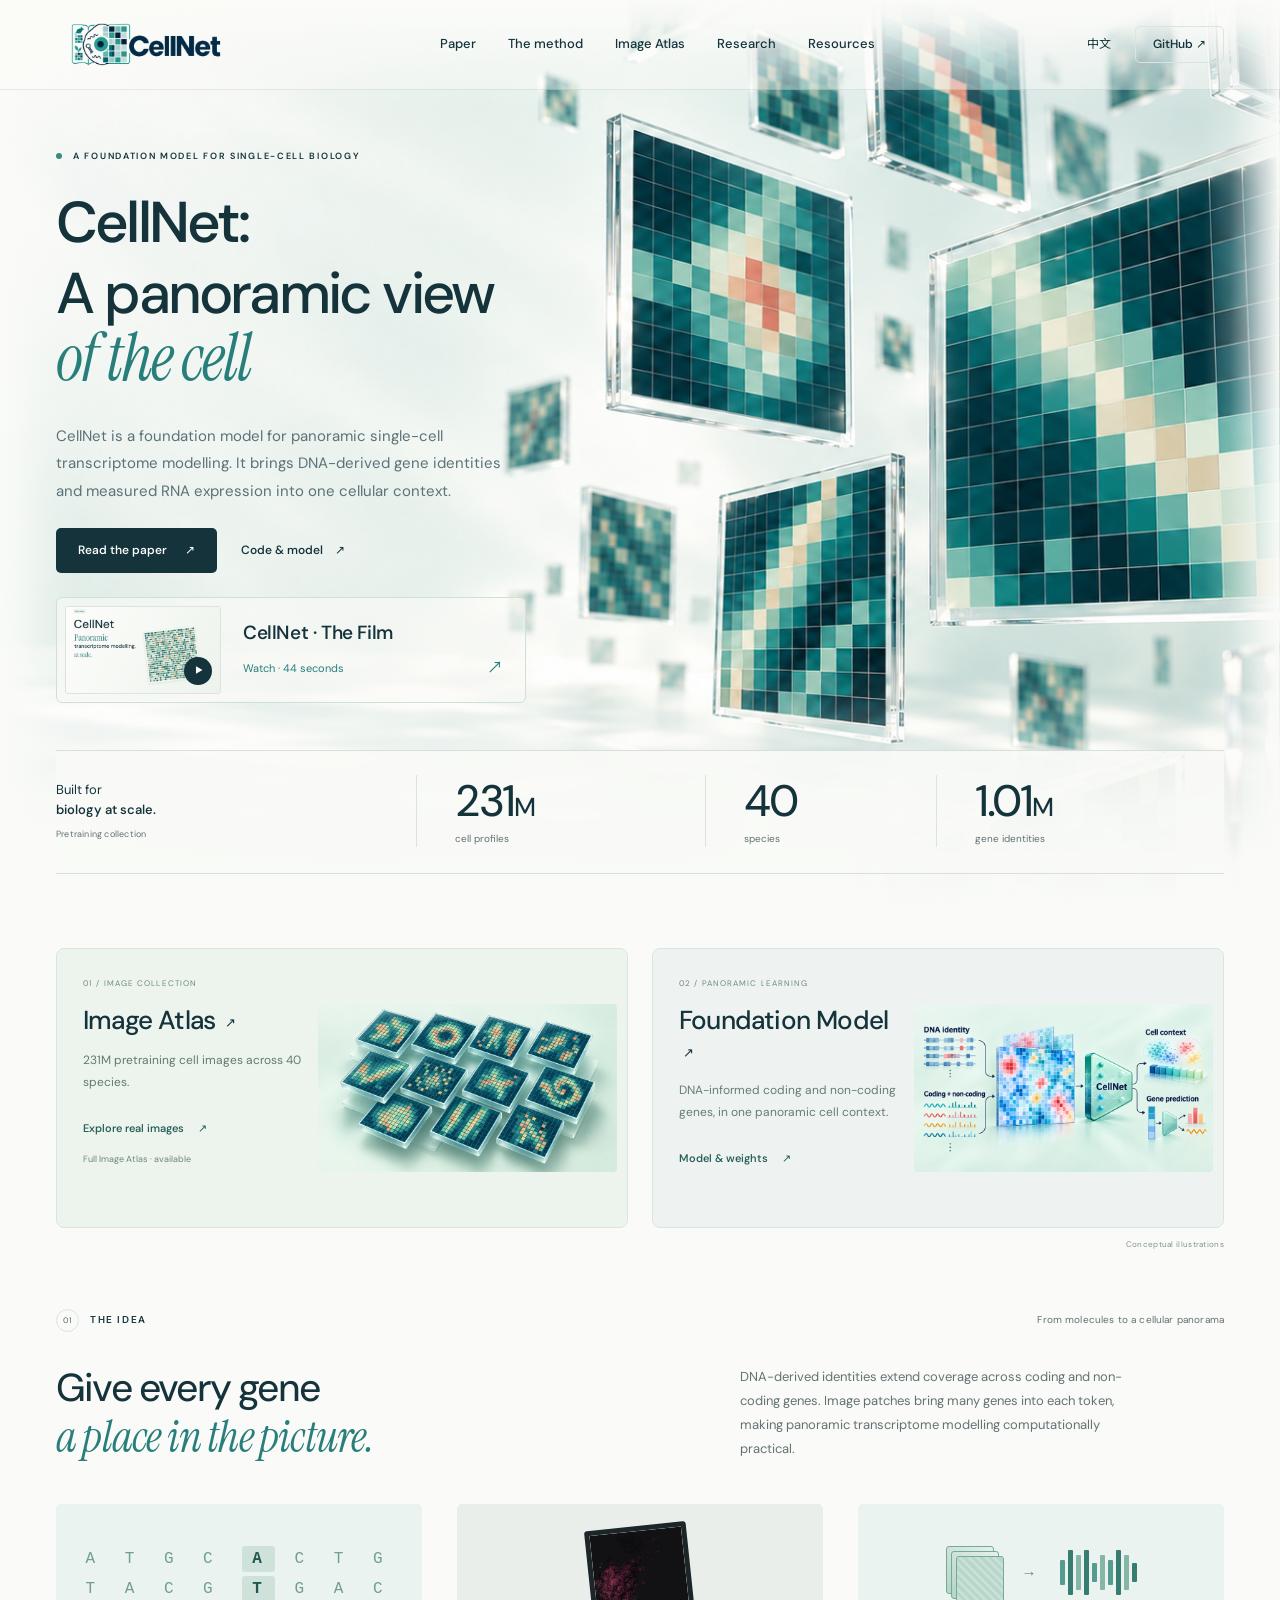
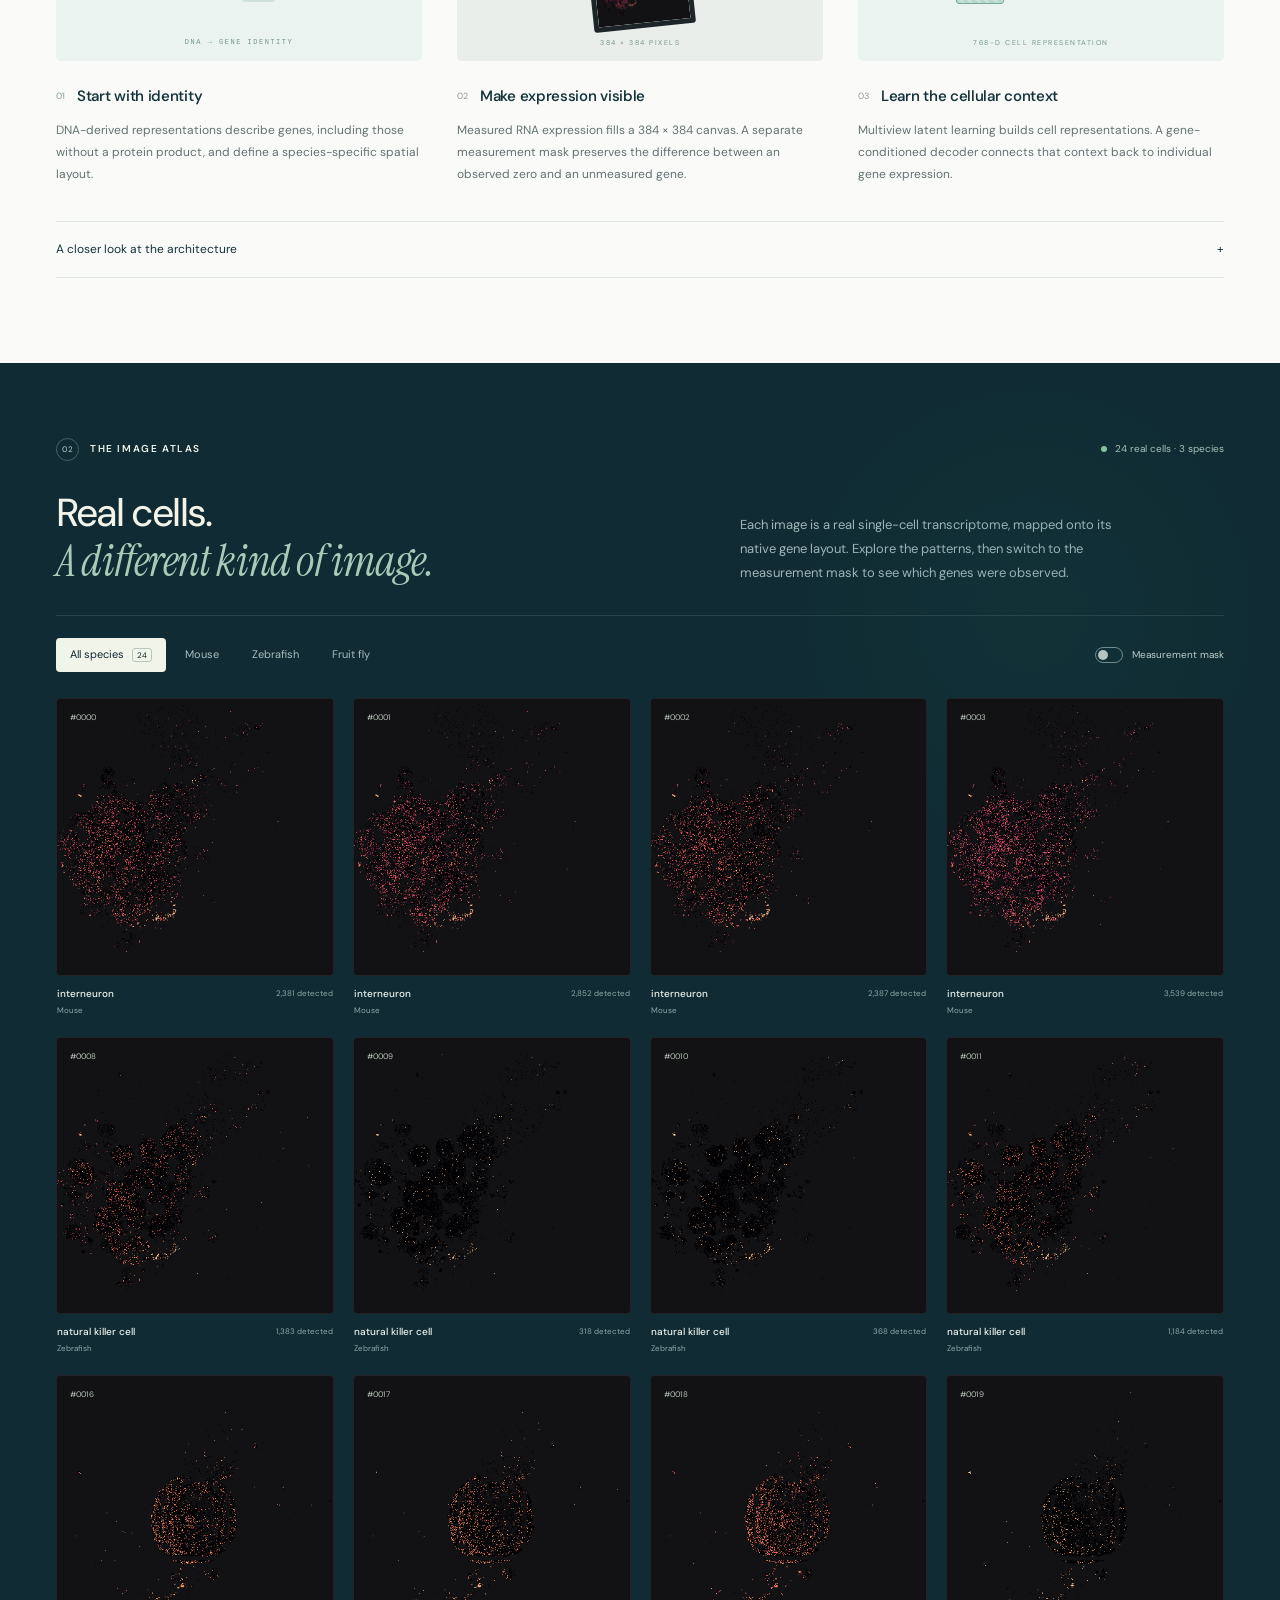
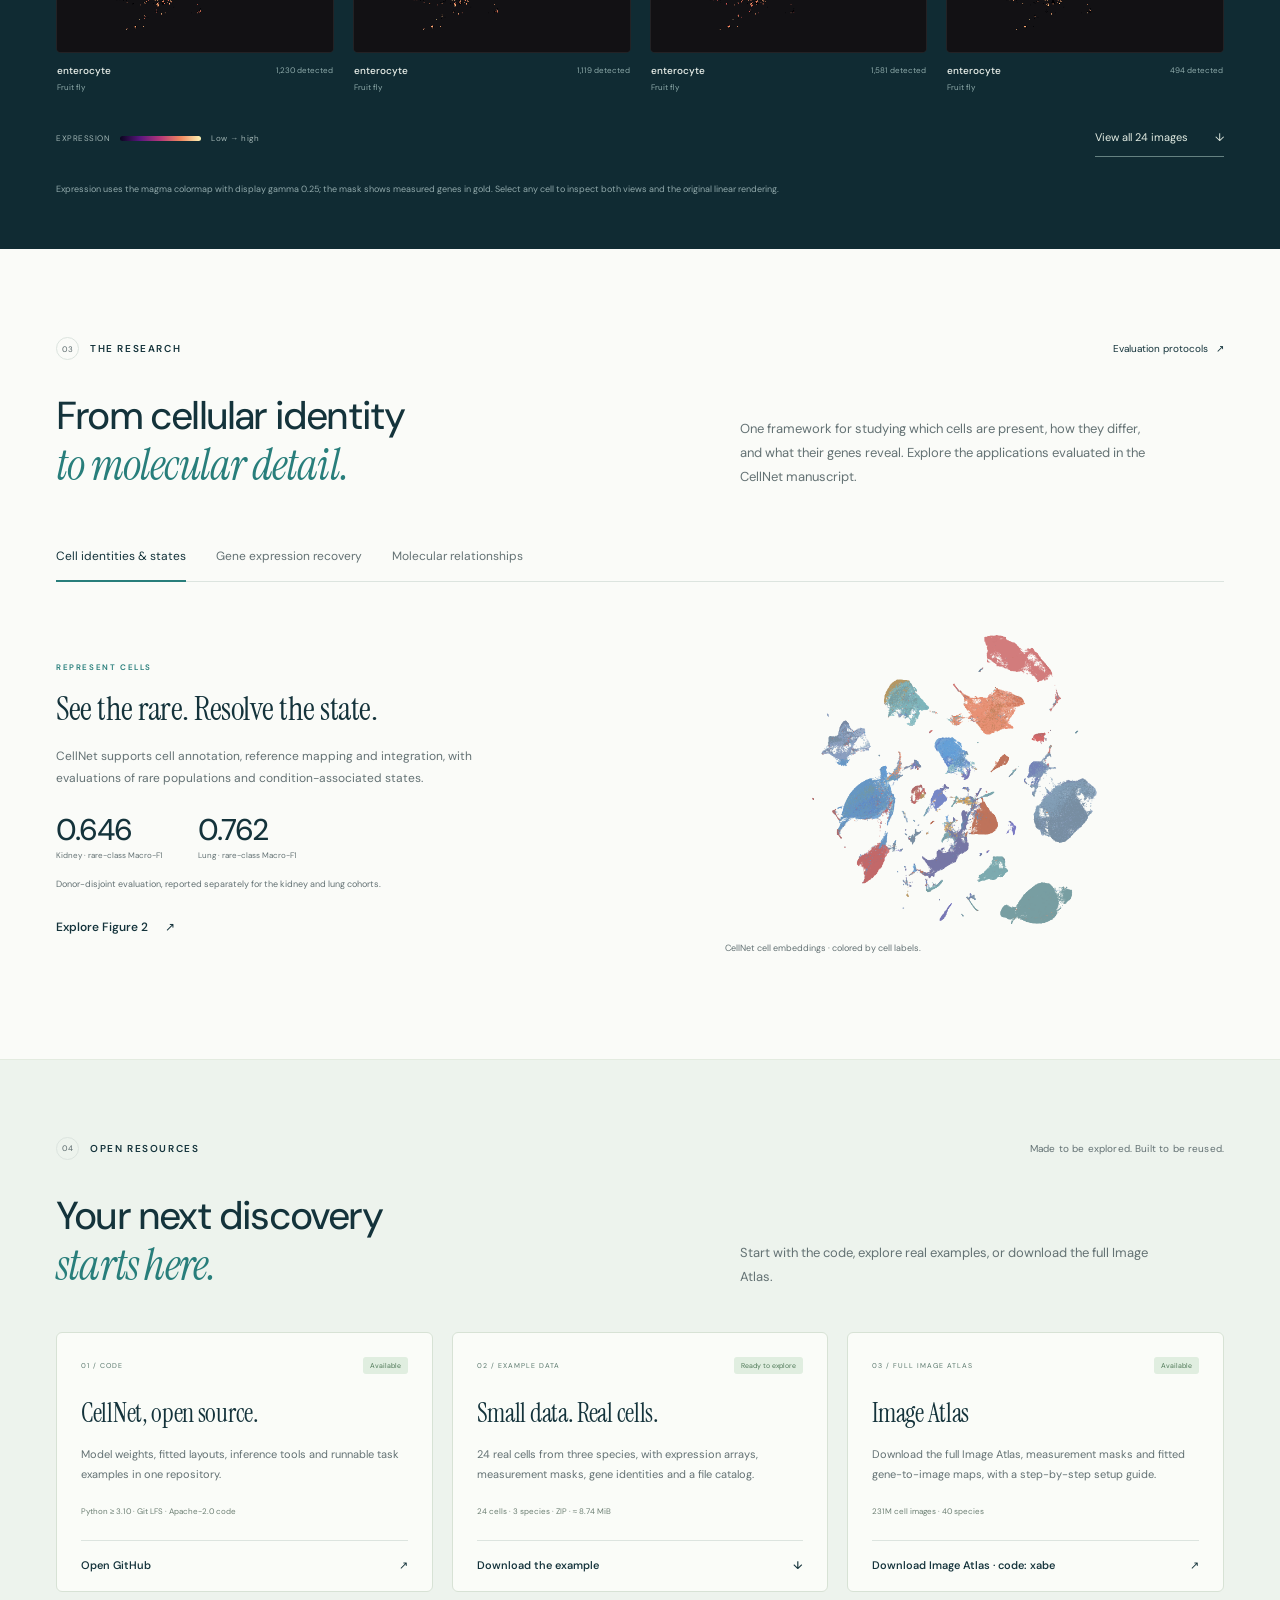
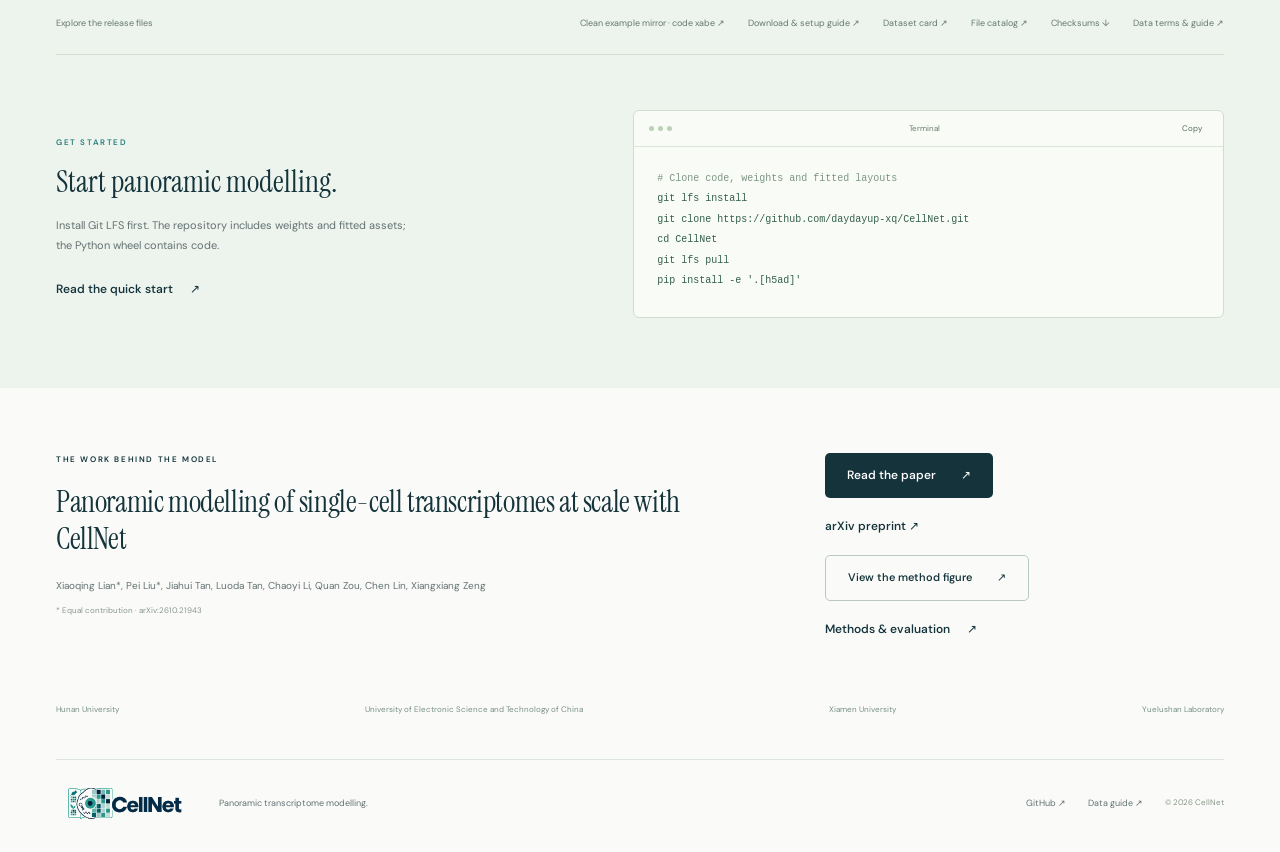
==== commit 8e9b2145: "Improve CellNet research discovery with prominent paper links and model context" ====
--- a/index.html
+++ b/index.html
@@ -9,7 +9,7 @@
   <meta property="og:type" content="website">
   <meta property="og:title" content="CellNet | Single-cell transcriptome foundation model">
   <meta property="og:site_name" content="CellNet">
-  <meta property="og:description" content="DNA-informed images. Panoramic transcriptome modelling. Explore CellNet and its open research resources.">
+  <meta property="og:description" content="CellNet is a foundation model for panoramic single-cell transcriptome modelling, pretrained on 231 million cell profiles across 40 species.">
   <meta property="og:image" content="https://cellnet.top/assets/cellnet-logo.png">
   <meta property="og:url" content="https://cellnet.top/">
   <meta name="twitter:card" content="summary_large_image">
@@ -20,15 +20,32 @@
   "@id": "https://cellnet.top/#website",
   "url": "https://cellnet.top/",
   "name": "CellNet",
-  "description": "Panoramic modelling of single-cell transcriptomes with DNA-derived gene identities and measured RNA expression."
+  "alternateName": "cellnet.top",
+  "description": "CellNet is a foundation model for panoramic single-cell transcriptome modelling with DNA-derived gene identities and measured RNA expression.",
+  "about": {
+    "@type": "SoftwareSourceCode",
+    "@id": "https://cellnet.top/#cellnet",
+    "name": "CellNet",
+    "description": "A foundation model for panoramic single-cell transcriptome modelling, pretrained on 231 million cell profiles across 40 species.",
+    "codeRepository": "https://github.com/daydayup-xq/CellNet",
+    "programmingLanguage": "Python",
+    "license": "https://github.com/daydayup-xq/CellNet/blob/main/LICENSE",
+    "subjectOf": {
+      "@type": "ScholarlyArticle",
+      "@id": "https://cellnet.top/paper/#article",
+      "headline": "Panoramic modelling of single-cell transcriptomes at scale with CellNet",
+      "url": "https://cellnet.top/paper/",
+      "sameAs": "https://arxiv.org/abs/2610.21943"
+    }
+  }
 }
   </script>
   <link rel="icon" href="assets/cellnet-logo-transparent.png" type="image/png">
   <link rel="preload" as="image" href="assets/illustrations/hero-panorama-v7.webp">
   <link rel="stylesheet" href="styles.css">
-  <link rel="stylesheet" href="hero-resources.css?v=panorama-8">
+  <link rel="stylesheet" href="hero-resources.css?v=research-entry-1">
   <link rel="stylesheet" href="film-entry.css?v=hero-film-1">
-  <script src="app.js?v=8" defer></script>
+  <script src="app.js?v=9" defer></script>
   <title>CellNet | Single-cell transcriptome foundation model</title>
 </head>
 <body>
@@ -36,6 +53,7 @@
   <header class="site-header">
     <a class="brand" href="#" aria-label="CellNet home"><img src="assets/cellnet-logo-transparent.png" width="1944" height="809" alt="CellNet"></a>
     <nav class="desktop-nav" aria-label="Main navigation">
+      <a href="paper/" data-en="Paper" data-zh="论文">Paper</a>
       <a href="#method" data-en="The method" data-zh="方法">The method</a>
       <a href="#gallery" data-en="Image Atlas" data-zh="图像画廊">Image Atlas</a>
       <a href="#research" data-en="Research" data-zh="研究">Research</a>
@@ -47,6 +65,7 @@
       <button class="menu-button" id="menu-button" type="button" aria-expanded="false" aria-controls="mobile-nav" aria-label="Open navigation"><span></span><span></span></button>
     </div>
     <nav class="mobile-nav" id="mobile-nav" aria-label="Mobile navigation" hidden>
+      <a href="paper/" data-en="Paper" data-zh="论文">Paper</a>
       <a href="#method" data-en="The method" data-zh="方法">The method</a><a href="#gallery" data-en="Image Atlas" data-zh="图像画廊">Image Atlas</a><a href="#research" data-en="Research" data-zh="研究">Research</a><a href="#resources" data-en="Resources" data-zh="资源">Resources</a>
     </nav>
   </header>
@@ -58,7 +77,11 @@
       <div class="hero-copy">
         <div class="eyebrow"><span class="status-dot"></span><span data-en="A foundation model for single-cell biology" data-zh="面向单细胞生物学的基础模型">A foundation model for single-cell biology</span></div>
         <h1><span class="hero-model-name">CellNet:</span> <span data-en="A panoramic view" data-zh="以全景视角，">A panoramic view</span><br><em data-en="of the cell" data-zh="看见细胞。">of the cell</em></h1>
-        <p class="hero-description" data-en="DNA-informed images. Panoramic transcriptome modelling. CellNet brings gene identity and RNA expression together to connect cellular diversity with molecular detail." data-zh="以 DNA 为引，以图像为窗。CellNet 将基因身份与 RNA 表达融入统一表征，连接细胞多样性与分子细节。">DNA-informed images. Panoramic transcriptome modelling. CellNet brings gene identity and RNA expression together to connect cellular diversity with molecular detail.</p>
+        <p class="hero-description" data-en="CellNet is a foundation model for panoramic single-cell transcriptome modelling. It brings DNA-derived gene identities and measured RNA expression into one cellular context." data-zh="CellNet 是面向全景单细胞转录组建模的基础模型，将 DNA 来源的基因身份与实测 RNA 表达融入统一表征，连接细胞多样性与分子细节。">CellNet is a foundation model for panoramic single-cell transcriptome modelling. It brings DNA-derived gene identities and measured RNA expression into one cellular context.</p>
+        <div class="hero-ctas">
+          <a class="button primary" href="paper/"><span data-en="Read the paper" data-zh="阅读论文">Read the paper</span><span aria-hidden="true">↗</span></a>
+          <a class="text-link" href="https://github.com/daydayup-xq/CellNet" target="_blank" rel="noopener noreferrer"><span data-en="Code & model" data-zh="代码与模型">Code &amp; model</span><span aria-hidden="true">↗</span></a>
+        </div>
         <div class="film-entry">
           <a class="film-entry-link" href="film/?autoplay=1&amp;v=7" data-film-link>
             <div class="film-entry-preview"><img src="film/poster.jpg?v=7" width="1920" height="1080" alt="CellNet research film"><span aria-hidden="true">▶</span></div>
--- a/hero-resources.css
+++ b/hero-resources.css
@@ -51,8 +51,11 @@
 }
 .hero-model-name { display: block; line-height: 1.08; margin-bottom: 8px; font-weight: 550; }
 .hero-description { max-width: 460px; line-height: 1.85; color: #5b7278; }
+.hero .hero-ctas { margin-top: 22px; gap: 24px; flex-wrap: wrap; }
+.hero .hero-ctas .button { gap: 18px; }
+.hero .hero-ctas .text-link { gap: 12px; }
 .hero .eyebrow { font-size: 9px; letter-spacing: 1.7px; }
-.hero .film-entry { max-width: 470px; margin-top: 34px; }
+.hero .film-entry { max-width: 470px; margin-top: 24px; }
 .hero .film-entry-link { background: rgb(250 251 248 / 64%); backdrop-filter: none; border-color: #cfdfdc; }
 .hero .film-entry-link:hover { background: rgb(244 250 246 / 90%); border-color: #89b7ab; }
 .panorama-intro .scale-band {
